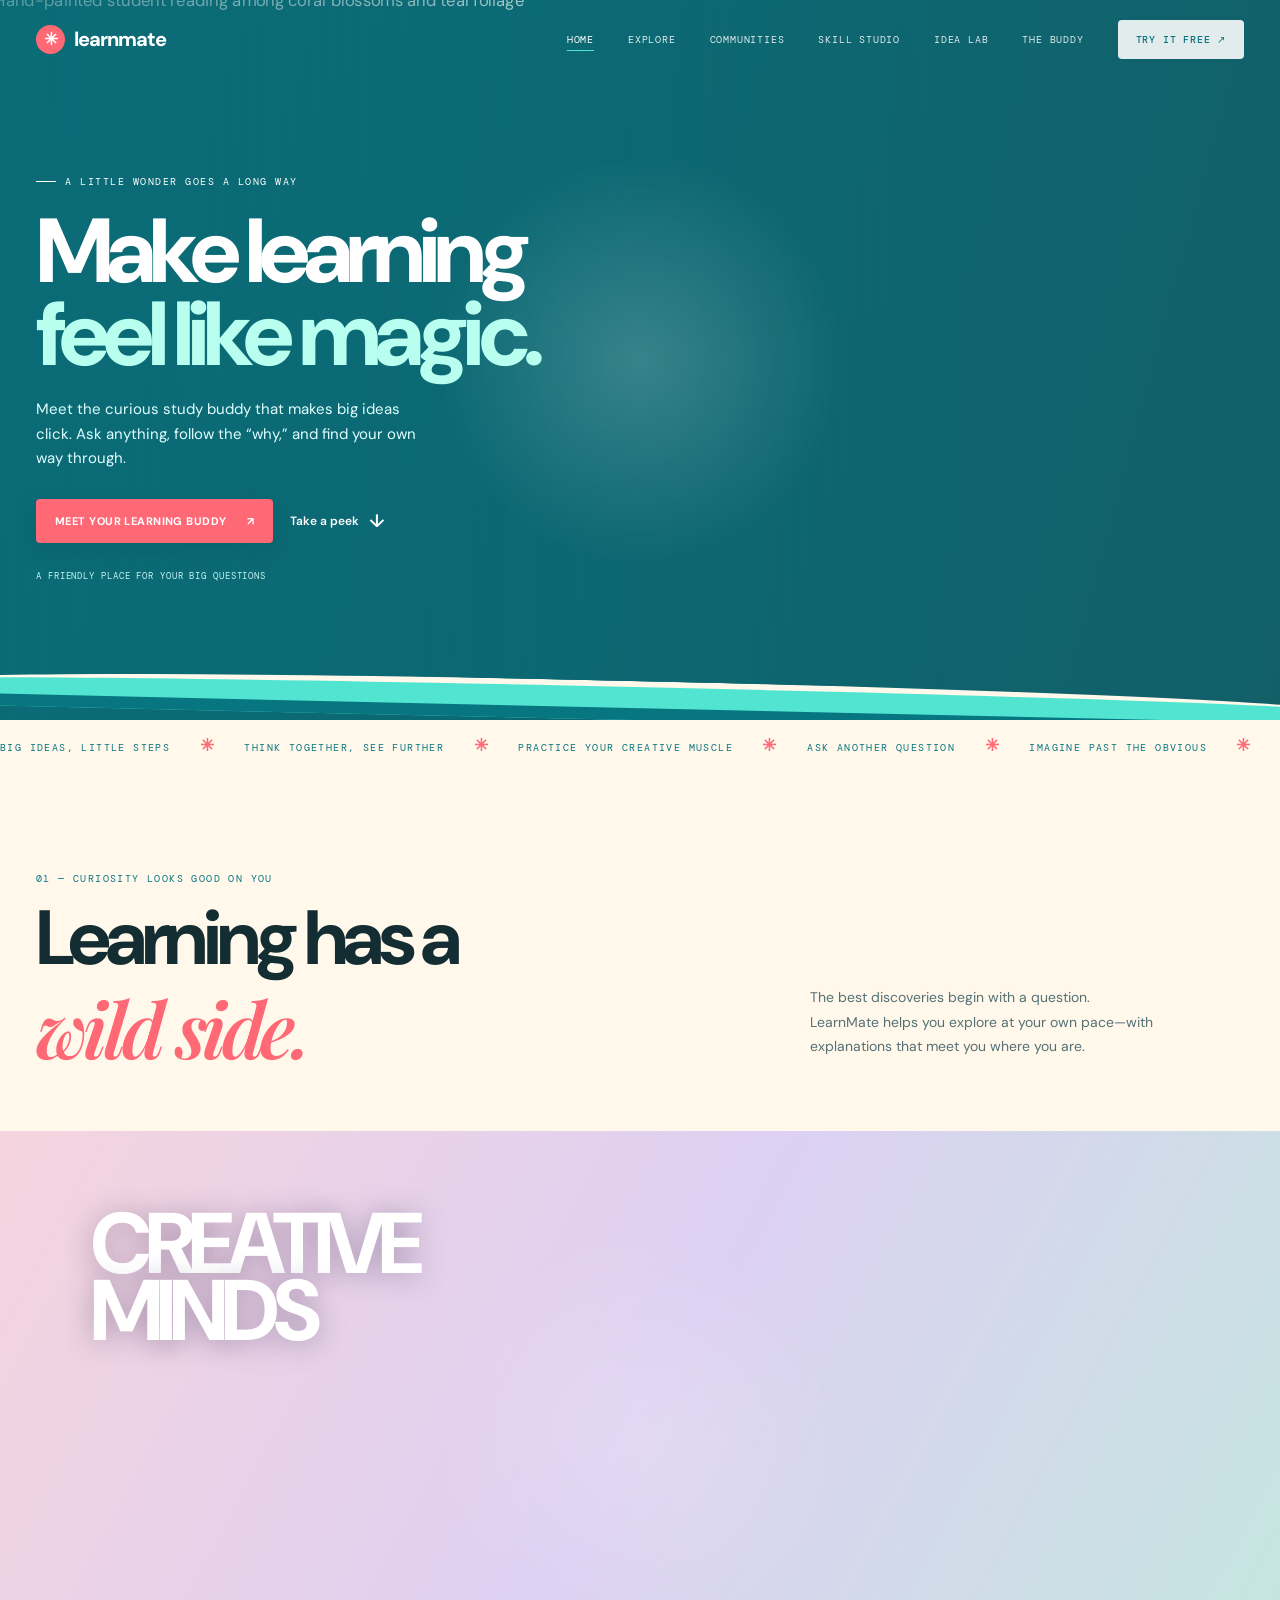
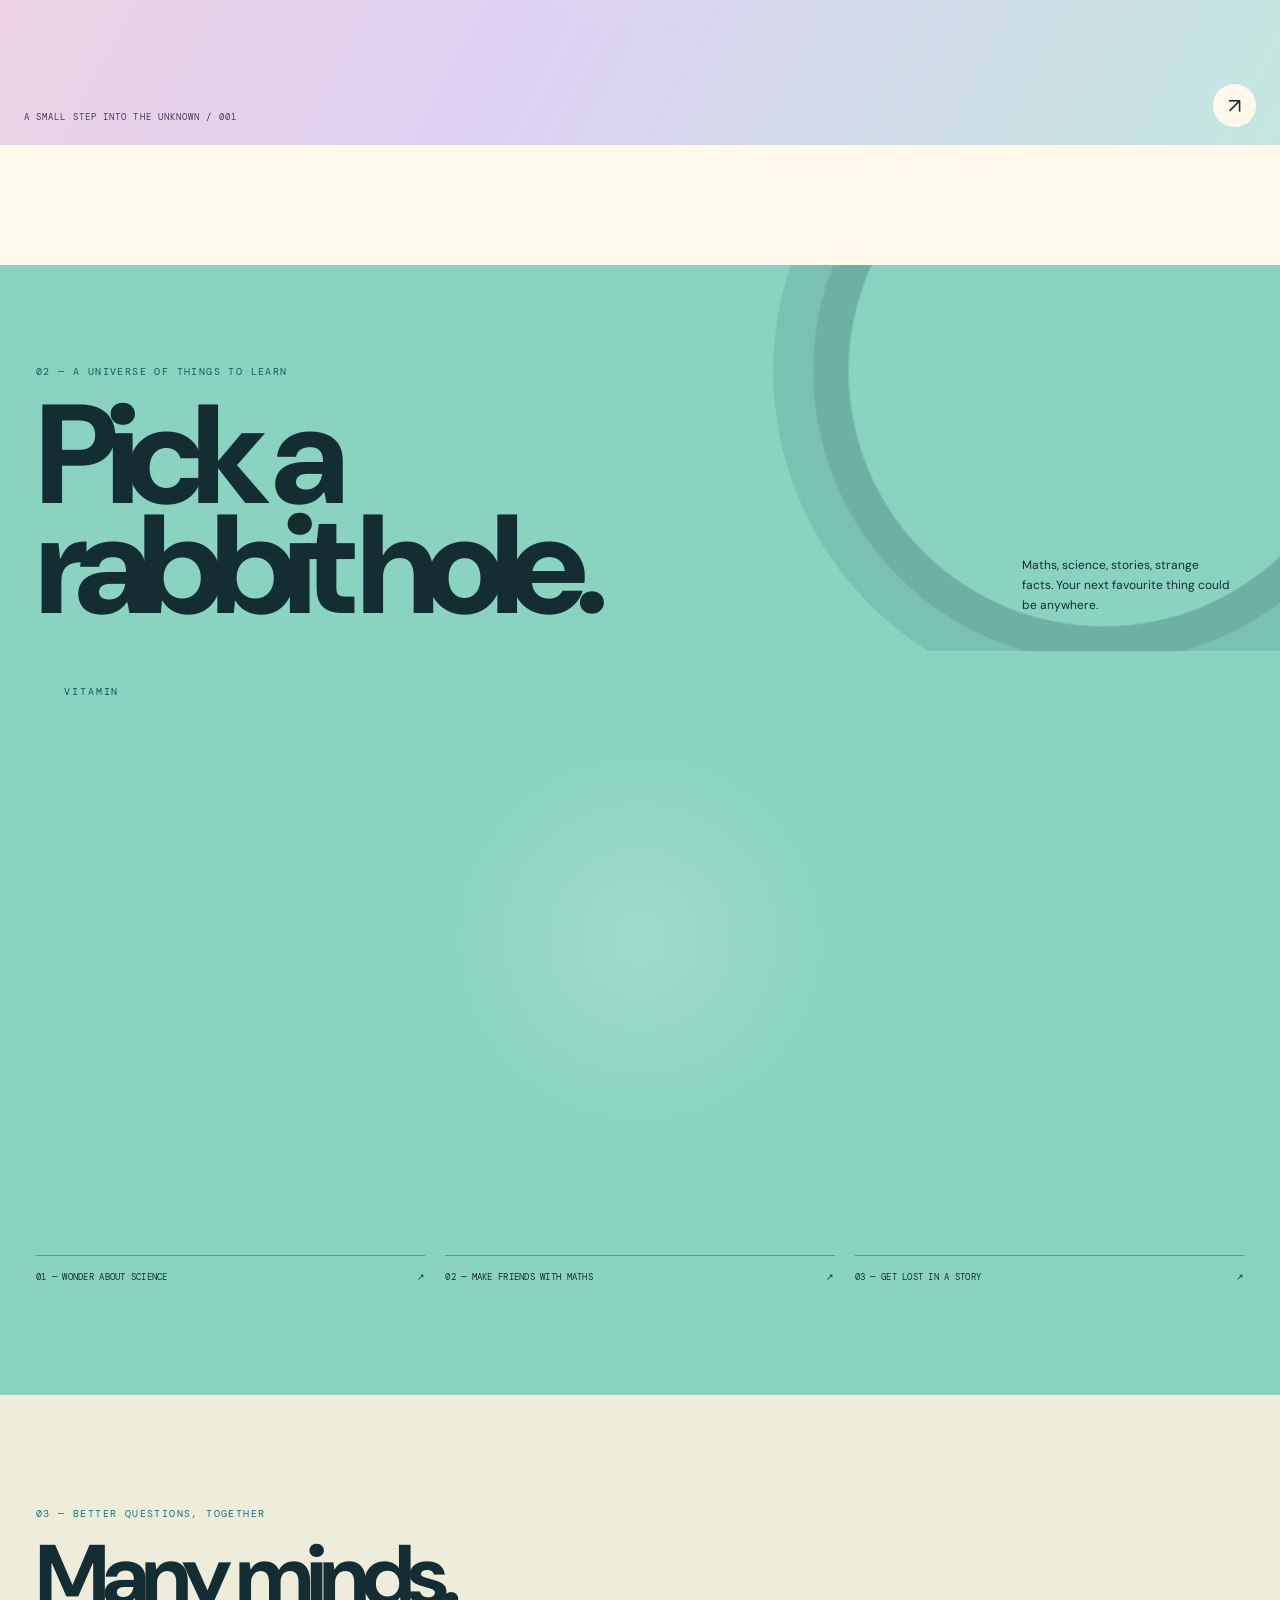
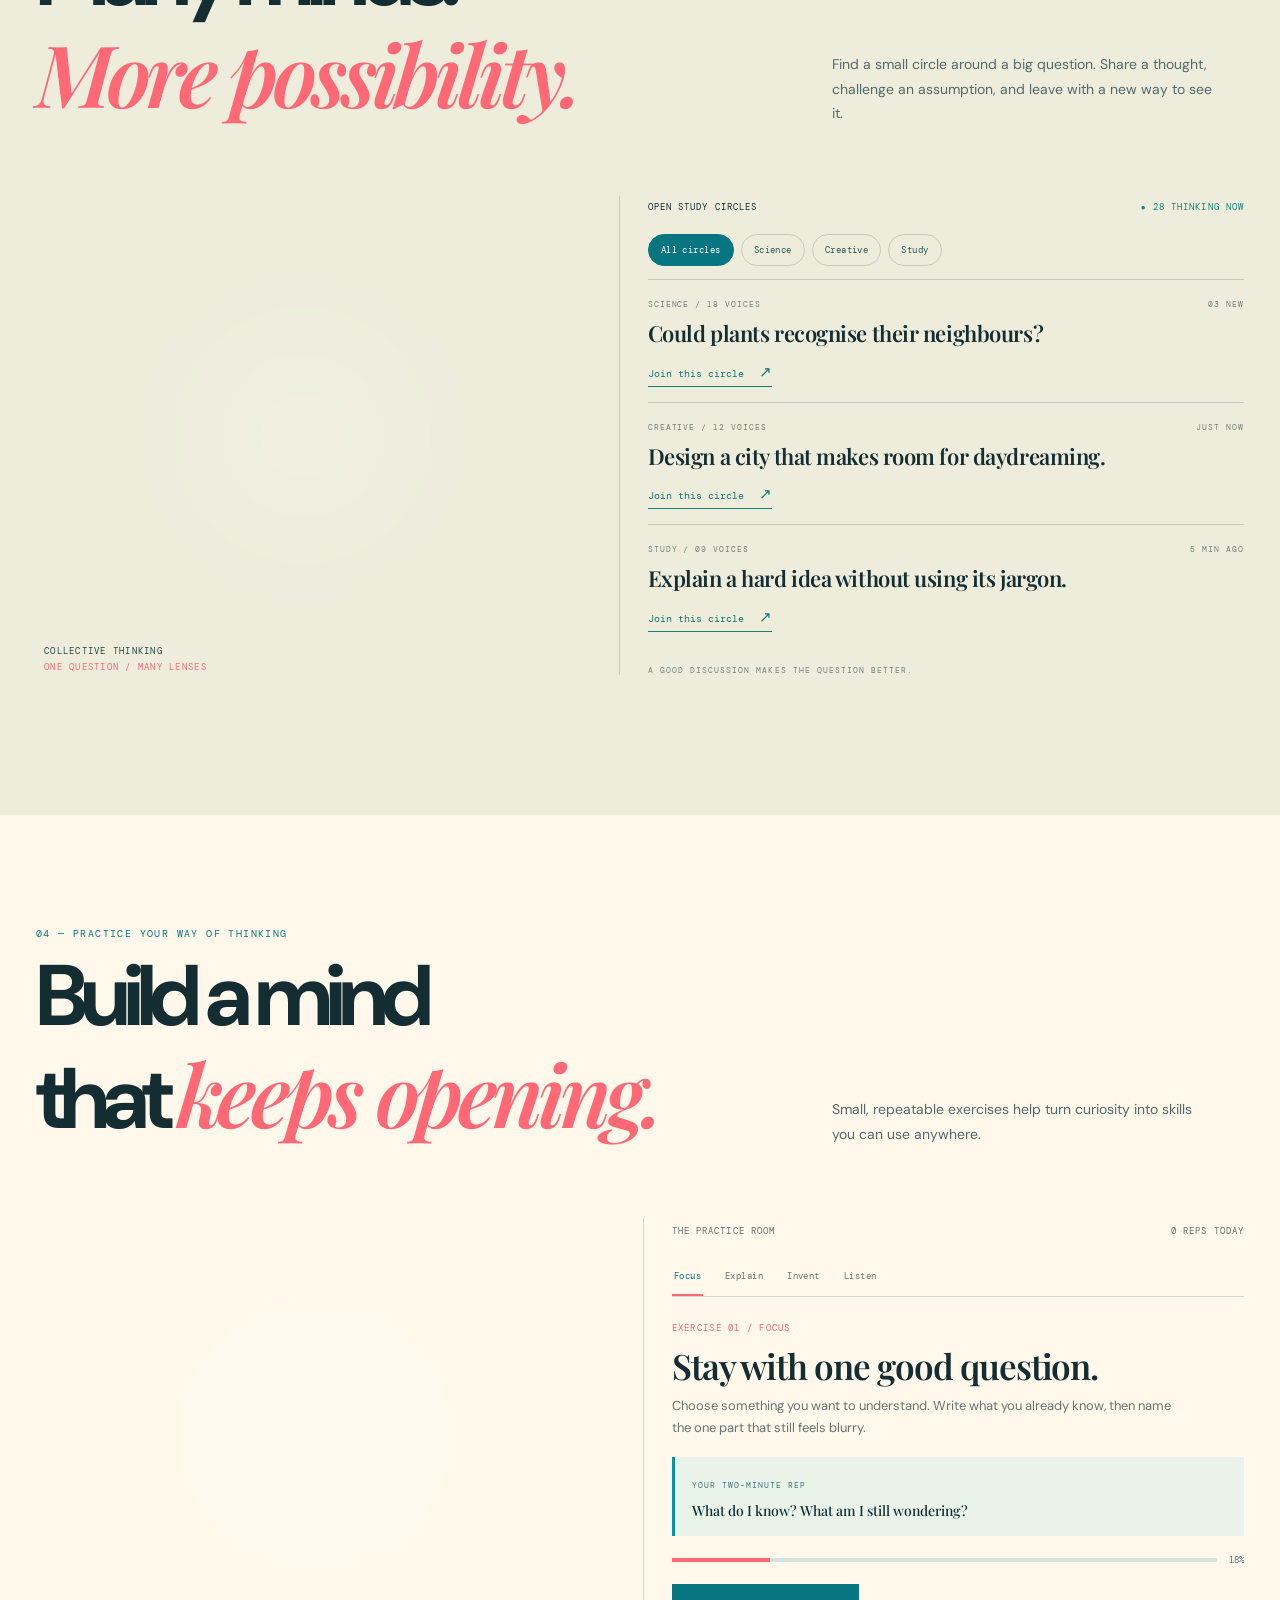
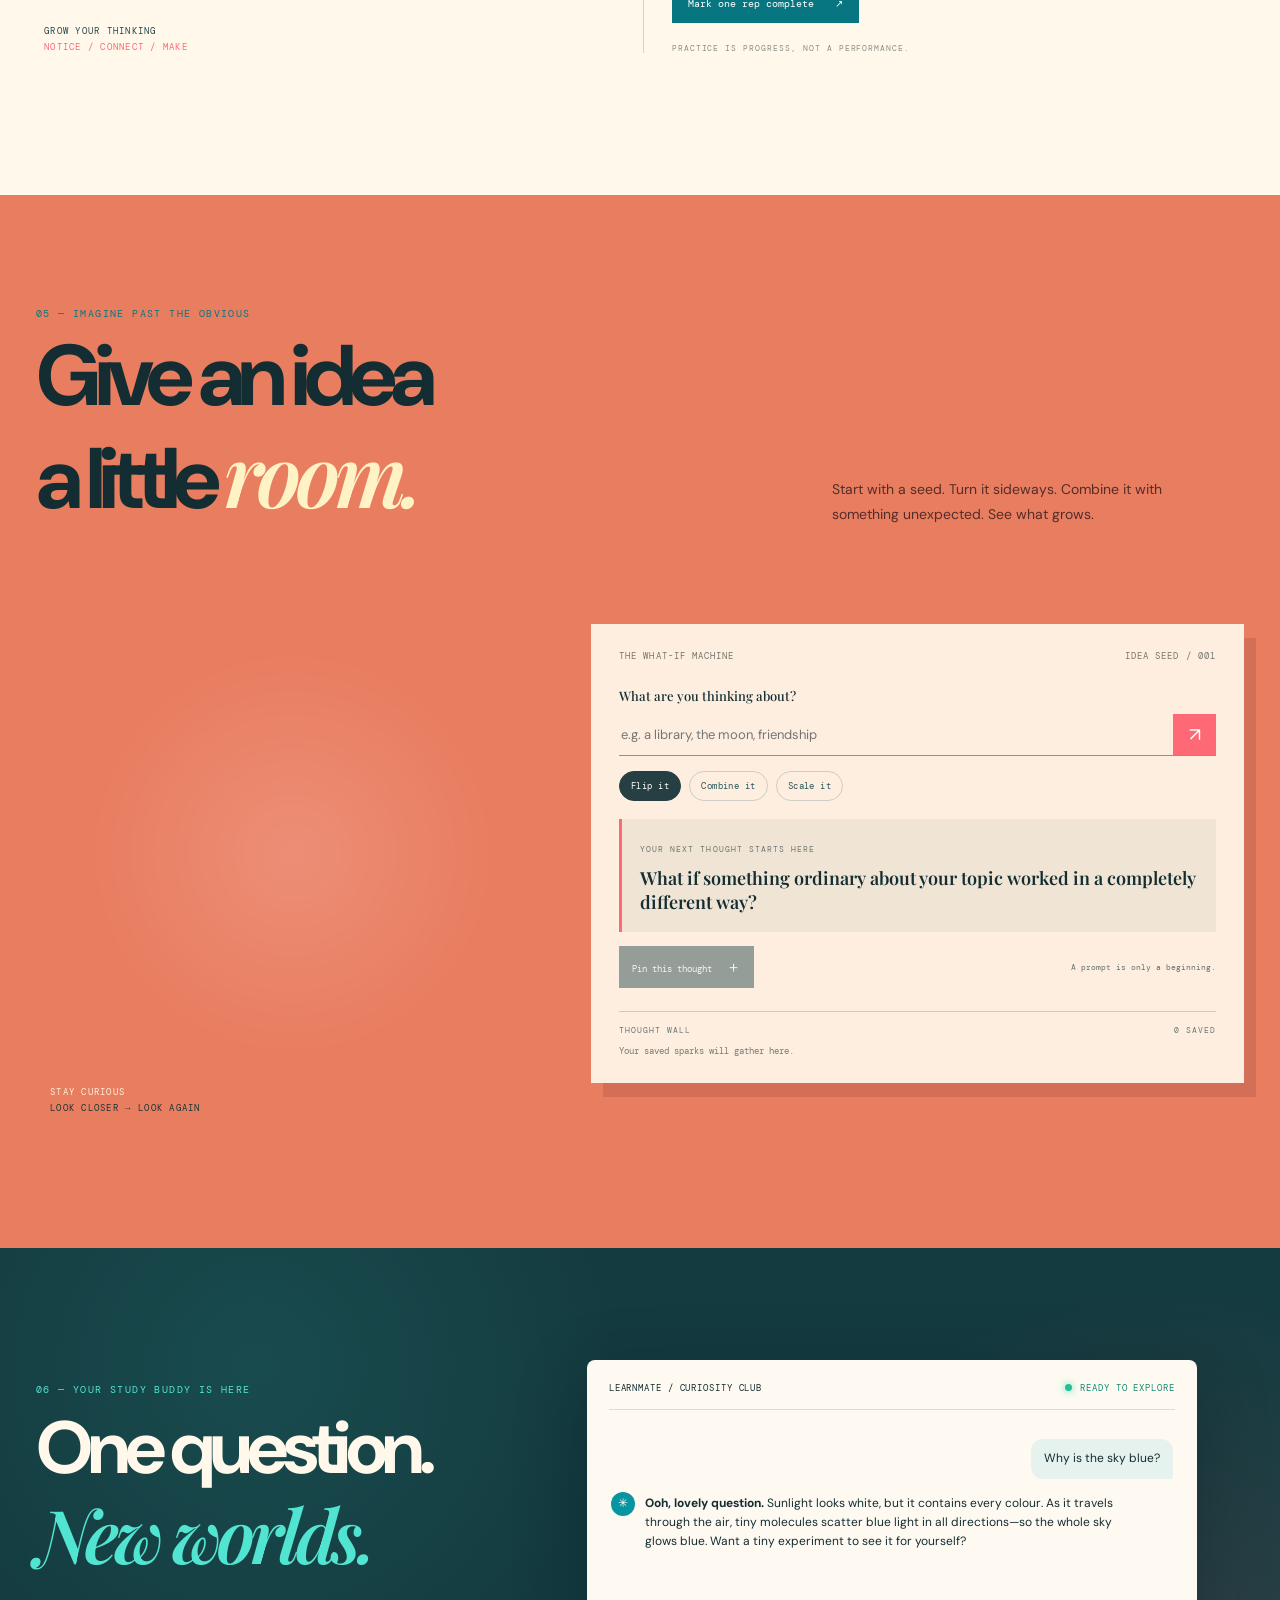
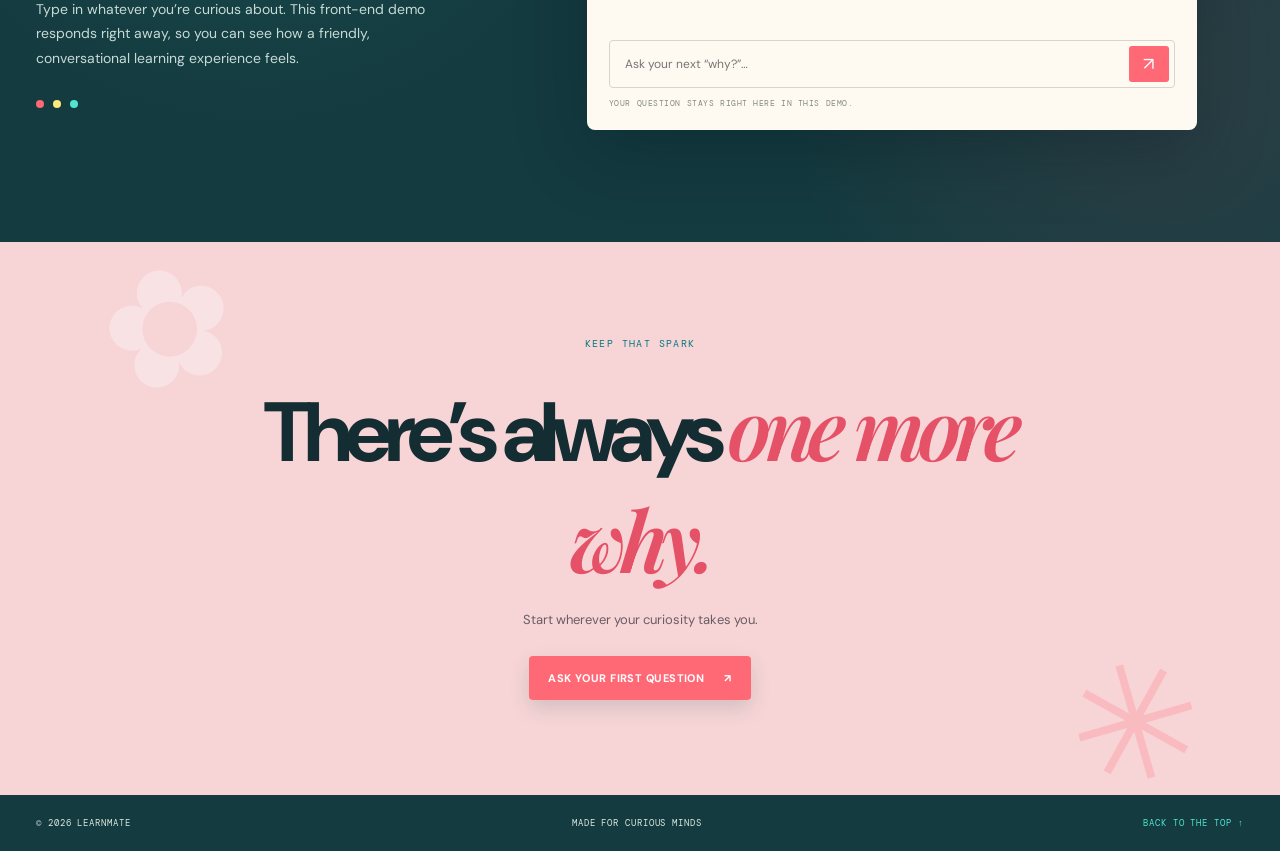
==== index.html @ 359eece2 "Add files via upload" ====
<!doctype html>
<html lang="en">
<head>
<meta charset="utf-8"><meta name="viewport" content="width=device-width,initial-scale=1"><meta name="theme-color" content="#0795a2">
<meta name="description" content="LearnMate brings curious minds together to explore, practise new skills, and imagine what comes next.">
<title>LearnMate — learn together, think further</title>
<link rel="preconnect" href="https://fonts.googleapis.com"><link rel="preconnect" href="https://fonts.gstatic.com" crossorigin><link href="https://fonts.googleapis.com/css2?family=DM+Mono:wght@400;500&family=DM+Sans:wght@400;500;600;700;800&family=Playfair+Display:ital,wght@0,600;0,700;1,600;1,700&display=swap" rel="stylesheet">
<style>
:root{--teal:#0795a2;--teal-dark:#087681;--aqua:#51e5d1;--coral:#ff6875;--cream:#fff8eb;--ink:#132d32;--lilac:#ddd0ff;--line:rgba(19,45,50,.16);--sans:'DM Sans',Arial,sans-serif;--serif:'Playfair Display',Georgia,serif;--mono:'DM Mono',monospace}*{box-sizing:border-box}html{scroll-behavior:smooth}body{margin:0;color:var(--ink);font-family:var(--sans);overflow-x:hidden}a{color:inherit;text-decoration:none}button,input{font:inherit}.wrap{width:min(1240px,calc(100% - 72px));margin-inline:auto}.topbar{height:78px;display:flex;align-items:center;justify-content:space-between;position:absolute;z-index:10;left:0;right:0;color:#fff}.brand{display:flex;align-items:center;gap:9px;font-size:20px;font-weight:800;letter-spacing:-1px}.brand-symbol{display:grid;place-items:center;width:29px;height:29px;background:var(--coral);border-radius:50%;color:#fff;font-size:17px}.nav{display:flex;align-items:center;gap:34px;font:10px var(--mono);letter-spacing:.08em;text-transform:uppercase}.nav a{opacity:.88;transition:opacity .2s}.nav a:hover{opacity:1}.nav .sign{border:1px solid #ffffffa3;border-radius:3px;padding:12px 17px}.nav .signup{background:#fff;color:var(--teal-dark);border-radius:4px;padding:13px 18px;font-weight:500}.menu-toggle{display:none;background:transparent;border:1px solid #ffffff88;color:white;padding:8px 10px}.hero{min-height:720px;background:var(--teal);color:#fff;position:relative;overflow:hidden}.hero:before{content:"";position:absolute;width:640px;height:640px;border:3px dashed #ffffff24;border-radius:50%;right:-30px;top:-190px;transform:rotate(-20deg)}.hero:after{content:"";position:absolute;width:830px;height:390px;border:3px dashed #ffffff25;border-radius:50%;left:30%;bottom:-260px;transform:rotate(-14deg)}.hero-inner{min-height:720px;display:grid;grid-template-columns:.93fr 1.07fr;align-items:center;position:relative;z-index:2;padding-top:65px}.hero-text{padding-bottom:28px;position:relative;z-index:3}.kicker{font:10px var(--mono);letter-spacing:.15em;text-transform:uppercase;display:flex;align-items:center;gap:9px}.kicker:before{content:"";width:20px;height:1px;background:currentColor}.hero h1{font-size:clamp(59px,7.1vw,97px);line-height:.92;letter-spacing:-.075em;margin:22px 0 20px;font-weight:800;max-width:600px}.hero h1 span{color:#b8fff0}.hero-copy{font-size:15px;line-height:1.65;max-width:380px;color:#e1ffff}.hero-actions{display:flex;align-items:center;gap:17px;margin-top:28px}.btn{display:inline-flex;align-items:center;gap:20px;border:0;border-radius:4px;padding:15px 19px;background:var(--coral);color:white;font-size:11px;font-weight:700;letter-spacing:.04em;text-transform:uppercase;cursor:pointer;box-shadow:0 8px 20px #003d4425;transition:transform .2s,box-shadow .2s}.btn:hover{transform:translateY(-3px);box-shadow:0 12px 24px #003d4433}.text-link{font-size:12px;font-weight:600}.text-link span{font-size:18px;vertical-align:-2px;margin-left:7px}.hero-note{font:9px var(--mono);letter-spacing:.1em;margin-top:27px;color:#c4f5f3}.hero-art{height:590px;position:relative;align-self:end}.art-glow{position:absolute;width:480px;height:470px;right:5%;top:13%;border-radius:50%;background:radial-gradient(ellipse,#4df0d688 0,transparent 70%)}.art-disc{position:absolute;width:420px;height:420px;border:1px solid #b0fff25c;border-radius:50%;right:11%;top:15%;box-shadow:0 0 0 26px #b0fff20c,0 0 0 27px #b0fff22b}.student{position:absolute;width:300px;height:436px;bottom:0;left:31%;z-index:2}.student .hair{position:absolute;width:204px;height:250px;left:49px;top:21px;background:#27292d;border-radius:49% 51% 43% 50%;transform:rotate(-7deg);box-shadow:inset 22px 10px #454044}.student .face{position:absolute;width:153px;height:185px;left:76px;top:45px;background:linear-gradient(120deg,#ffd8b5,#f6a98d);border-radius:47% 46% 50% 49%;transform:rotate(-5deg);z-index:1}.student .face:before{content:"";position:absolute;width:110px;height:24px;top:66px;left:18px;border-top:3px solid #422e37;border-radius:50%;box-shadow:0 10px 0 -7px #422e37}.student .face:after{content:"";position:absolute;left:46px;top:111px;width:45px;height:16px;border-bottom:3px solid #c55e67;border-radius:50%}.student .fringe{position:absolute;z-index:2;width:180px;height:95px;top:29px;left:57px;background:#29292d;border-radius:65% 35% 55% 24%;transform:rotate(12deg);clip-path:polygon(0 0,100% 0,87% 100%,71% 69%,62% 100%,48% 65%,38% 100%,25% 62%,15% 100%)}.student .body{position:absolute;width:252px;height:260px;left:26px;bottom:-44px;border-radius:45% 46% 0 0;background:linear-gradient(110deg,#54e3d0 0 67%,#1ec4bd 68%);transform:rotate(-5deg);z-index:1}.student .body:before{content:"";position:absolute;left:106px;top:8px;width:30px;height:185px;border-left:2px solid #d8fff0a6;transform:rotate(3deg)}.student .arm{position:absolute;z-index:3;left:11px;top:221px;width:198px;height:35px;background:#ffc5a4;border-radius:22px;transform:rotate(22deg)}.student .arm:after{content:"";position:absolute;right:-19px;top:-5px;width:32px;height:42px;border-radius:10px;background:#ffc5a4;transform:rotate(25deg)}.book{position:absolute;z-index:4;left:13px;top:180px;width:93px;height:135px;background:#fffdf5;border:3px solid #20383c;border-radius:6px 12px 9px 4px;transform:rotate(-17deg);box-shadow:7px 7px 0 #087681}.book:before{content:"✳";position:absolute;left:23px;top:30px;color:var(--coral);font-size:34px}.book:after{content:"";position:absolute;left:50%;top:0;height:100%;border-left:2px solid #b2e8df}.paper-plane{position:absolute;right:11%;top:21%;font-size:53px;color:#fff7e7;transform:rotate(-14deg);filter:drop-shadow(2px 4px 0 #087681)}.flower{position:absolute;color:#ff8d94;font-size:55px;text-shadow:2px 2px #173e41;animation:bob 5s ease-in-out infinite}.flower.f1{left:11%;top:24%;font-size:38px}.flower.f2{right:2%;top:44%;animation-delay:-2s}.flower.f3{left:17%;bottom:16%;font-size:48px;animation-delay:-3s}.spark{position:absolute;font-size:24px;color:#fff1cc}.spark.s1{top:22%;left:25%}.spark.s2{right:11%;bottom:18%}.orbit-line{position:absolute;height:90px;width:240px;border:1px solid #c4fff080;border-radius:50%;left:4%;top:57%;transform:rotate(15deg)}.hero-ribbon{height:39px;position:absolute;bottom:0;left:-4%;right:-3%;background:var(--aqua);border-top:6px solid #fff8eb;border-radius:50% 50% 0 0 / 35% 35% 0 0;z-index:4;transform:rotate(1.3deg)}.hero-ribbon:after{content:"";position:absolute;height:12px;left:0;right:0;bottom:0;background:#087681}.ticker{background:var(--cream);color:var(--teal-dark);height:49px;overflow:hidden;display:flex;align-items:center}.ticker-track{white-space:nowrap;font:10px var(--mono);letter-spacing:.14em;animation:marquee 28s linear infinite}.ticker b{color:var(--coral);font-size:17px;margin:0 22px}.intro{background:var(--cream);padding:103px 0 120px}.intro-head{display:grid;grid-template-columns:1fr .6fr;align-items:end;gap:50px;margin-bottom:53px}.section-kicker{font:10px var(--mono);letter-spacing:.14em;text-transform:uppercase;color:var(--teal-dark)}.intro h2,.buddy-heading{font-size:clamp(48px,6vw,77px);letter-spacing:-.07em;line-height:.96;margin:17px 0 0}.intro h2 em{font:italic 600 1em var(--serif);color:var(--coral);letter-spacing:-.06em}.intro-blurb{max-width:350px;font-size:14px;line-height:1.75;color:#567176;padding-bottom:5px}.study-showcase{min-height:400px;background:linear-gradient(115deg,#f3d0dc,#e6d6ff 48%,#c9efeb);border-radius:6px;position:relative;overflow:hidden;display:flex;align-items:center;justify-content:center}.study-showcase:before,.study-showcase:after{content:"";position:absolute;border:1px solid #ffffffa1;border-radius:50%;width:570px;height:570px;top:-90px;left:50%;transform:translateX(-50%)}.study-showcase:after{width:680px;height:680px;top:-144px}.astro{position:relative;width:210px;height:282px;z-index:2;filter:drop-shadow(15px 19px 14px #41356431);transform:rotate(-4deg)}.astro-helmet{position:absolute;width:187px;height:150px;left:11px;top:0;border-radius:48% 48% 44% 44%;background:linear-gradient(135deg,#fffdf1 0 19%,#f4eee6 20% 65%,#cabdc3);box-shadow:inset 0 0 0 7px #fbfaf3}.astro-glass{position:absolute;width:136px;height:99px;left:36px;top:25px;border-radius:50%;background:linear-gradient(125deg,#7be3db,#526c98 50%,#302d58);border:6px solid #fdf8ec;overflow:hidden}.astro-glass:after{content:"";position:absolute;width:170px;height:50px;background:#f8c6d4;transform:rotate(-32deg);top:21px;left:-17px;opacity:.65}.astro-body{position:absolute;width:184px;height:160px;bottom:0;left:24px;border-radius:48% 48% 20% 20%;background:linear-gradient(100deg,#f7f0e7,#d7c8ce);border:6px solid #fffaf0}.astro-body:before{content:"✳";position:absolute;right:24px;top:62px;color:var(--coral);font-size:28px}.flower-float{position:absolute;z-index:3;font-size:48px;color:#fff7ec;text-shadow:0 2px 6px #9b76ad;animation:bob 4s ease-in-out infinite}.flower-float.a{top:22%;left:25%}.flower-float.b{right:22%;top:29%;animation-delay:-2s}.flower-float.c{left:30%;bottom:14%;font-size:35px;animation-delay:-1s}.showcase-title{position:absolute;z-index:1;top:43%;left:50%;transform:translate(-50%,-50%);white-space:nowrap;font-size:clamp(48px,9vw,112px);line-height:.8;font-weight:800;letter-spacing:-.08em;color:#fff9;text-align:center}.showcase-label{position:absolute;left:24px;bottom:22px;font:9px var(--mono);letter-spacing:.12em;color:#413963;text-transform:uppercase}.showcase-link{position:absolute;right:24px;bottom:18px;width:43px;height:43px;border-radius:50%;background:var(--cream);display:grid;place-items:center;font-size:21px;z-index:4;transition:transform .2s}.showcase-link:hover{transform:rotate(45deg)}.subjects{background:#ffe97b;padding:100px 0 112px;position:relative;overflow:hidden}.subjects:before{content:"";position:absolute;width:510px;height:510px;border:1px solid #18393d20;border-radius:50%;right:-80px;top:-150px;box-shadow:0 0 0 34px #18393d08,0 0 0 35px #18393d17,0 0 0 74px #18393d08,0 0 0 75px #18393d17}.subject-head{display:flex;justify-content:space-between;align-items:end;position:relative;z-index:1;margin-bottom:30px}.subjects h2{font-size:clamp(64px,11vw,152px);line-height:.78;letter-spacing:-.095em;margin:23px 0 0;font-weight:800}.subjects h2 span{display:block}.subject-head p{max-width:210px;font-size:12px;line-height:1.7;margin:0 1% 5px}.lemon-stage{height:250px;position:relative;display:flex;justify-content:center;align-items:center}.lemon-word{position:absolute;font-size:clamp(75px,17vw,220px);font-weight:800;line-height:.8;letter-spacing:-.09em;color:#fff9}.lemon{position:relative;z-index:2;width:270px;height:148px;background:radial-gradient(ellipse at 40% 28%,#ffff87 0,#f6e72b 37%,#d4bf13 100%);border-radius:52% 48% 50% 50% / 64% 64% 36% 36%;transform:rotate(-12deg);box-shadow:inset -16px -13px 20px #a79e1760,12px 24px 18px #59602228;animation:lemonFloat 6s ease-in-out infinite}.lemon:before,.lemon:after{content:"";position:absolute;width:31px;height:39px;background:#eedc2b;top:56px;border-radius:60% 40% 50% 50%}.lemon:before{left:-17px;transform:rotate(-34deg)}.lemon:after{right:-17px;transform:rotate(35deg)}.lemon-cut{position:absolute;z-index:3;width:114px;height:114px;left:calc(50% - 147px);top:77px;border-radius:50%;background:repeating-conic-gradient(#fff9d0 0deg 9deg,#f8e98b 10deg 13deg);border:7px solid #fff8bf;box-shadow:inset 0 0 0 5px #f7dd47;transform:rotate(-24deg)}.lemon-cut:after{content:"";position:absolute;width:15px;height:15px;background:#fff7b5;border-radius:50%;left:42px;top:42px}.subjects-grid{display:grid;grid-template-columns:repeat(3,1fr);gap:20px;margin-top:28px;position:relative;z-index:2}.subject-item{border-top:1px solid #263c3b66;padding:15px 0 0;display:flex;justify-content:space-between;font:9px var(--mono);letter-spacing:.03em;text-transform:uppercase}.subject-item b{font-weight:400}.buddy{background:#143b40;color:#fff8eb;padding:112px 0;position:relative;overflow:hidden}.buddy:before{content:"";position:absolute;inset:0;background:radial-gradient(circle at 20% 20%,#41d7c51b,transparent 32%),radial-gradient(circle at 91% 70%,#ff68751d,transparent 31%)}.buddy-grid{display:grid;grid-template-columns:.85fr 1.15fr;gap:65px;align-items:center;position:relative}.buddy-heading{font-size:clamp(47px,6vw,74px)}.buddy-heading em{font:italic 600 1em var(--serif);color:var(--aqua)}.buddy-copy{font-size:14px;line-height:1.75;color:#c8dad5;max-width:390px}.buddy-art{display:flex;gap:9px;margin-top:30px}.buddy-art span{width:8px;height:8px;background:var(--coral);border-radius:50%}.buddy-art span:nth-child(2){background:#ffe97b}.buddy-art span:nth-child(3){background:var(--aqua)}.chat-card{background:#fffaf1;color:var(--ink);border-radius:8px;padding:22px;box-shadow:0 20px 70px #03191d55;max-width:610px}.chat-head{display:flex;justify-content:space-between;align-items:center;border-bottom:1px solid #dedbd1;padding-bottom:15px;font:9px var(--mono);letter-spacing:.1em;text-transform:uppercase}.chat-status{color:#148975}.chat-status:before{content:"";display:inline-block;background:#24bd97;width:7px;height:7px;border-radius:50%;margin-right:8px;box-shadow:0 0 8px #37d6ac}.chat-window{height:230px;overflow-y:auto;padding:16px 2px 6px;scrollbar-width:thin}.msg{display:flex;gap:10px;align-items:flex-start;margin:11px 0;font-size:12px;line-height:1.6}.msg p{margin:2px 0;max-width:88%}.msg strong{font-weight:700}.msg.user{justify-content:flex-end}.msg.user p{background:#e6f2ed;padding:10px 13px;border-radius:12px 12px 2px 12px}.msg.bot .bubble-icon{background:var(--teal);color:white}.bubble-icon{flex:0 0 24px;width:24px;height:24px;border-radius:50%;display:grid;place-items:center;background:#ffddd9;font-size:12px}.chat-compose{display:flex;gap:8px;border:1px solid #d5d5cd;border-radius:4px;padding:5px}.chat-compose input{min-width:0;flex:1;border:0;background:transparent;padding:10px;font-size:12px;outline:none;color:var(--ink)}.chat-compose button{border:0;border-radius:3px;background:var(--coral);color:white;width:40px;font-size:18px;cursor:pointer}.chat-hint{font:8px var(--mono);color:#858a82;letter-spacing:.07em;margin-top:10px}.closing{background:#f7d5d6;padding:95px 0;text-align:center;position:relative;overflow:hidden}.closing:before,.closing:after{content:"✿";position:absolute;font-size:160px;color:#ffffff50;top:-18px;left:8%;transform:rotate(-16deg)}.closing:after{content:"✳";left:auto;right:6%;top:auto;bottom:-35px;color:#ff879355}.closing h2{font-size:clamp(45px,7vw,84px);line-height:.95;letter-spacing:-.08em;margin:20px auto 17px;max-width:850px}.closing h2 em{font:italic 600 1em var(--serif);color:#e55167}.closing p{font-size:13px;color:#695c64}.closing .btn{margin-top:15px}.footer{background:#143b40;color:#dce8df;padding:22px 0;font:9px var(--mono);letter-spacing:.1em;text-transform:uppercase}.footer-inner{display:flex;justify-content:space-between;gap:20px}.footer a{color:var(--aqua)}.reveal{opacity:0;transform:translateY(18px);transition:opacity .7s,transform .7s}.reveal.visible{opacity:1;transform:none}@keyframes bob{0%,100%{translate:0 0}50%{translate:0 -10px}}@keyframes marquee{to{transform:translateX(-50%)}}@keyframes lemonFloat{0%,100%{translate:0 0;rotate:-12deg}50%{translate:0 -9px;rotate:-8deg}}@media(max-width:850px){.wrap{width:min(100% - 44px,680px)}.hero-inner{grid-template-columns:1fr;min-height:980px;align-content:start;padding-top:147px}.hero{min-height:980px}.hero-text{padding-bottom:0}.hero h1{max-width:650px;font-size:clamp(64px,11vw,95px)}.hero-art{height:480px;width:min(100%,570px);margin:-2px auto 0;align-self:auto}.student{left:31%;transform:scale(.88);transform-origin:bottom center}.art-disc{width:340px;height:340px;right:14%;top:18%}.intro-head{grid-template-columns:1fr;gap:21px}.intro-blurb{max-width:460px}.buddy-grid{grid-template-columns:1fr;gap:38px}.buddy-copy{max-width:540px}.chat-card{max-width:none}.subjects h2{font-size:clamp(68px,13vw,115px)}}@media(max-width:560px){.wrap{width:calc(100% - 36px)}.topbar{height:67px}.brand{font-size:18px}.nav{gap:10px}.nav a:not(.signup){display:none}.nav .signup{padding:11px 13px;font-size:9px}.menu-toggle{display:block}.hero,.hero-inner{min-height:870px}.hero-inner{padding-top:126px}.hero h1{font-size:clamp(59px,13vw,76px);max-width:430px}.hero-copy{font-size:13px;max-width:330px}.hero-actions{gap:14px}.btn{padding:14px 15px;font-size:10px;gap:13px}.hero-art{height:390px;width:calc(100% + 18px);margin-left:-9px}.student{transform:scale(.71);transform-origin:bottom center;left:27%}.art-disc{width:270px;height:270px;right:13%;top:20%}.art-glow{width:340px;height:330px;right:-2%;top:15%}.paper-plane{right:3%;top:13%;font-size:40px}.flower.f1{left:4%;top:20%}.flower.f2{right:0;top:43%}.flower.f3{left:5%;bottom:20%}.intro{padding:76px 0 86px}.intro h2{font-size:54px}.intro-head{margin-bottom:33px}.study-showcase{min-height:310px}.astro{transform:scale(.78) rotate(-4deg)}.showcase-title{font-size:clamp(46px,12vw,67px)}.flower-float.a{left:9%}.flower-float.b{right:7%}.subjects{padding:78px 0 82px}.subject-head{display:block}.subjects h2{font-size:clamp(62px,16vw,89px)}.subject-head p{margin-top:19px;max-width:300px}.lemon-stage{height:200px;margin-top:10px}.lemon{width:205px;height:115px}.lemon-cut{width:88px;height:88px;left:calc(50% - 112px);top:70px}.lemon-cut:after{left:30px;top:30px}.buddy{padding:78px 0}.buddy-heading{font-size:52px}.chat-card{padding:16px 13px}.chat-window{height:220px}.closing{padding:76px 0}.closing:before{left:-55px;font-size:110px}.closing:after{right:-50px;font-size:110px}.footer-inner{flex-wrap:wrap}.footer-inner span:nth-child(2){display:none}}@media(prefers-reduced-motion:reduce){*,*::before,*::after{animation-duration:.01ms!important;animation-iteration-count:1!important;scroll-behavior:auto!important;transition-duration:.01ms!important}.reveal{opacity:1;transform:none}}
</style>
<style>
/* Replace the rough CSS stand-ins with bespoke, textured editorial artwork. */
.hero{background:linear-gradient(105deg,#0b737d 0%,#0d6872 50%,#125f68 100%)}.hero:before,.hero:after{display:none}.hero-art{height:610px;display:flex;align-items:flex-end;justify-content:center;overflow:visible;isolation:isolate}.hero-illustration{width:100%;height:100%;object-fit:contain;object-position:70% center;filter:drop-shadow(0 18px 12px #06474a2b);mask-image:linear-gradient(90deg,transparent 0,#000 10%,#000 89%,transparent 100%)}
.study-showcase{background:linear-gradient(118deg,#f5d4de,#ddd0f2 49%,#c3e7df)}.study-showcase:before,.study-showcase:after{display:none}.astronaut-art{position:absolute;inset:0;width:100%;height:100%;object-fit:cover;z-index:2;pointer-events:none}.showcase-title{z-index:1;color:#fff9}
.lemon-illustration{position:relative;z-index:2;width:min(90%,900px);height:290px;object-fit:contain;filter:drop-shadow(0 16px 13px #56611d25)}
.hero-art{position:absolute;inset:0;z-index:1;width:100%;height:auto;background:transparent;border-radius:0;overflow:hidden;align-self:auto}.hero-art:after{content:"";position:absolute;inset:0;z-index:2;pointer-events:none;background:linear-gradient(90deg,#0b6873aa 0%,#0b687378 34%,#0b68731c 58%,transparent 75%)}.hero-illustration{position:relative;z-index:1;width:100%;height:100%;object-fit:cover;object-position:center;filter:none;mask-image:none}.hero-art .motion-light{z-index:3}
.study-showcase{width:100vw;margin-left:calc(50% - 50vw);border-radius:0;min-height:clamp(370px,48vw,650px)}.showcase-title{z-index:3;left:7%;top:13%;transform:none;text-align:left;font-size:clamp(43px,6.8vw,86px);color:#fff;text-shadow:0 3px 28px #4f426a6b;line-height:.78}.showcase-label{z-index:3}.astronaut-art{object-position:center 44%}
.subjects{background:#8ad3c1}.subjects:before{border-color:#123e4220;box-shadow:0 0 0 34px #123e4208,0 0 0 35px #123e4217,0 0 0 74px #123e4208,0 0 0 75px #123e4217}.subjects .section-kicker{color:#145a5c}.lemon-stage{width:100vw;margin-left:calc(50% - 50vw);height:clamp(370px,45vw,620px);overflow:hidden;background:#8ad3c1}.lemon-word{z-index:4;left:5%;top:6%;transform:none;font:10px var(--mono);letter-spacing:.19em;color:#15565a;text-align:left;pointer-events:none}.lemon-illustration{position:absolute;inset:0;width:100%;height:100%;object-fit:contain;filter:none;transform:translate3d(var(--move-x,0px),calc(var(--move-y,0px) + var(--scroll-y,0px)),0) rotate(var(--tilt,0deg)) scale(1.035)}
.hero-illustration.fallback{object-fit:contain;object-position:right center}
.motion-art{will-change:transform;transition:transform .18s cubic-bezier(.2,.7,.2,1);translate:0 0;animation:art-float 9s ease-in-out infinite}.astronaut-art.motion-art{transform:translate3d(var(--move-x,0px),calc(var(--move-y,0px) + var(--scroll-y,0px)),0) rotate(var(--tilt,0deg)) scale(1.055)}.hero-illustration.motion-art{transform:translate3d(var(--move-x,0px),calc(var(--move-y,0px) + var(--scroll-y,0px)),0) rotate(var(--tilt,0deg)) scale(1.035)}
.hero-illustration{position:relative;z-index:1}.motion-light{position:absolute;inset:0;z-index:2;pointer-events:none;opacity:.38;background:radial-gradient(280px circle at var(--cursor-x,50%) var(--cursor-y,50%),#fff7,transparent 72%);mix-blend-mode:screen;transition:opacity .35s}.study-showcase .astronaut-art{z-index:1}.study-showcase .motion-light{z-index:2}.lemon-stage .motion-light{z-index:3}.lemon-stage .lemon-word{z-index:4}
.nav a[aria-current="page"]{color:#fff;opacity:1;text-decoration:underline;text-decoration-color:var(--aqua);text-underline-offset:7px}
.community{background:#eeeddc;padding:112px 0 122px;position:relative;overflow:hidden}.community-heading,.skill-heading,.idea-heading{display:grid;grid-template-columns:1fr .55fr;gap:48px;align-items:end;margin-bottom:48px}.community-heading h2,.skill-heading h2,.idea-heading h2{font-size:clamp(48px,6.8vw,86px);line-height:.91;letter-spacing:-.08em;margin:17px 0 0}.community-heading h2 em,.skill-heading h2 em,.idea-heading h2 em{font:italic 600 1em var(--serif);color:var(--coral);letter-spacing:-.06em}.community-heading>p,.skill-heading>p,.idea-heading>p{font-size:14px;line-height:1.75;color:#526a6b;max-width:380px;margin:0 0 4px}.community-layout{display:grid;grid-template-columns:.92fr 1.08fr;gap:50px;align-items:center}.community-art,.skill-art,.idea-art{position:relative;isolation:isolate;overflow:hidden}.community-art{height:515px}.community-image{position:absolute;inset:0;width:100%;height:100%;object-fit:contain;mix-blend-mode:multiply;filter:saturate(.84);mask-image:radial-gradient(ellipse at 50% 49%,#000 47%,#000b 65%,transparent 91%)}.community-image.motion-art,.skill-image.motion-art,.idea-image.motion-art{transform:translate3d(var(--move-x,0px),calc(var(--move-y,0px) + var(--scroll-y,0px)),0) rotate(var(--tilt,0deg)) scale(1.035)}.community-art .motion-light,.skill-art .motion-light,.idea-art .motion-light{z-index:2;opacity:.3}.art-note,.idea-art-caption{position:absolute;z-index:3;left:8px;bottom:18px;font:9px var(--mono);letter-spacing:.14em;line-height:1.8;color:#24484a}.art-note b,.idea-art-caption b{font-weight:400;color:var(--coral)}.community-board{padding:5px 0 0 28px;border-left:1px solid #213e3e35}.board-head,.skill-topline,.workbench-head{display:flex;justify-content:space-between;gap:15px;font:9px var(--mono);letter-spacing:.12em;text-transform:uppercase}.online-mark{color:#11857a}.online-mark:first-letter{font-size:8px}.community-filters,.skill-tabs{display:flex;align-items:center;gap:7px;flex-wrap:wrap;margin:21px 0 13px}.filter-btn,.skill-tab,.idea-mode{border:1px solid #52747645;background:transparent;color:#29575a;padding:9px 12px;border-radius:99px;font:9px var(--mono);letter-spacing:.05em;cursor:pointer;transition:background .2s,color .2s,border .2s}.filter-btn.is-active,.skill-tab.is-active,.idea-mode.is-active{background:var(--teal-dark);color:#fff;border-color:var(--teal-dark)}.thread-row{padding:19px 0 15px;border-top:1px solid #34565838}.thread-row[hidden]{display:none}.thread-meta{display:flex;justify-content:space-between;gap:14px;color:#75817a;font:8px var(--mono);letter-spacing:.12em}.thread-row h3{font:600 clamp(17px,2vw,22px)/1.25 var(--serif);letter-spacing:-.02em;margin:11px 0 13px;max-width:490px}.join-button{border:0;border-bottom:1px solid #198078;background:transparent;color:#11776f;padding:0 0 4px;font:10px var(--mono);cursor:pointer}.join-button span{margin-left:9px;font-size:15px}.join-button[aria-pressed="true"]{color:#e65761;border-color:#e65761}.board-foot{font:8px var(--mono);letter-spacing:.13em;color:#77827b;margin:18px 0 0}.skill-studio{background:var(--cream);padding:112px 0 122px;position:relative;overflow:hidden}.skill-layout{display:grid;grid-template-columns:1fr 1.08fr;gap:50px;align-items:center}.skill-art{height:475px}.skill-image{position:absolute;inset:0;width:100%;height:100%;object-fit:contain;mix-blend-mode:multiply;mask-image:radial-gradient(ellipse at center,#000 55%,transparent 92%)}.skill-console{padding:7px 0 0 28px;border-left:1px solid #24494a35}.skill-topline{color:#617170}.skill-tabs{border-bottom:1px solid #325c5b36;margin:20px 0 0;gap:20px}.skill-tab{border:0;border-radius:0;background:none;padding:13px 2px 12px;color:#647574;border-bottom:2px solid transparent}.skill-tab.is-active{background:none;color:var(--teal-dark);border-color:var(--coral)}.skill-index{font:9px var(--mono);letter-spacing:.14em;color:var(--coral);margin-top:25px}.skill-content h3{font:600 clamp(23px,3vw,35px)/1.16 var(--serif);margin:12px 0 8px;letter-spacing:-.03em}.skill-content>p{font-size:13px;line-height:1.7;color:#647574;max-width:500px;margin:0 0 18px}.exercise-prompt{padding:15px 17px;background:#e9f3ea;border-left:3px solid var(--teal);margin:17px 0}.exercise-prompt span{font:8px var(--mono);letter-spacing:.13em;color:#427579}.exercise-prompt p{font:500 14px/1.55 var(--serif);margin:7px 0 0}.progress-line{display:flex;align-items:center;gap:12px;font:9px var(--mono);color:#527372;margin:18px 0}.progress-track{height:4px;background:#d5e3d9;flex:1}.progress-track span{display:block;height:100%;background:var(--coral);transition:width .45s}.practice-button{border:0;background:var(--teal-dark);color:#fff;padding:13px 16px;font:10px var(--mono);cursor:pointer;transition:transform .2s}.practice-button:hover{transform:translateY(-2px)}.practice-button span{margin-left:15px}.skill-foot{font:8px var(--mono);letter-spacing:.12em;color:#8b9188;margin-top:20px}.idea-lab{background:#e97d60;padding:112px 0 120px;position:relative;overflow:hidden}.idea-heading h2 em{color:#fff2c5}.idea-heading>p{color:#542d2a}.idea-layout{display:grid;grid-template-columns:.88fr 1.12fr;gap:42px;align-items:center}.idea-art{height:550px}.idea-image{position:absolute;inset:0;width:100%;height:100%;object-fit:contain;mix-blend-mode:multiply;filter:saturate(.95);mask-image:radial-gradient(ellipse at 50% 48%,#000 54%,#000c 69%,transparent 94%)}.idea-art-caption{color:#fff1d8;left:14px;bottom:12px}.idea-art-caption b{color:#183638}.idea-workbench{padding:26px 28px;background:#fff8ebeb;box-shadow:12px 14px 0 #763b3033}.workbench-head{color:#77766c}.idea-workbench>label{display:block;margin:25px 0 10px;font:500 13px var(--serif)}.seed-row{display:flex;border-bottom:1px solid #879593}.seed-row input{flex:1;min-width:0;border:0;outline:0;background:transparent;padding:12px 2px;font:13px var(--sans);color:var(--ink)}.seed-row button{border:0;background:var(--coral);color:white;width:43px;font-size:19px;cursor:pointer}.idea-modes{display:flex;gap:8px;margin:15px 0 18px}.idea-mode{padding:8px 11px}.idea-mode.is-active{background:#263f43;border-color:#263f43}.idea-output{min-height:110px;background:#f0e5d5;padding:17px 18px;border-left:3px solid var(--coral)}.idea-output>span{font:8px var(--mono);letter-spacing:.13em;color:#6d7771}.idea-output p{font:600 18px/1.38 var(--serif);margin:9px 0 0}.idea-actions{display:flex;align-items:center;justify-content:space-between;gap:12px;margin:14px 0 23px}.save-idea{border:0;background:#163b40;color:white;padding:11px 13px;font:9px var(--mono);cursor:pointer}.save-idea:disabled{opacity:.45;cursor:not-allowed}.save-idea span{margin-left:9px;font-size:15px}.idea-actions>span{font:8px var(--mono);color:#64726b}.thought-wall{border-top:1px solid #4c626344;padding-top:13px}.wall-label{display:flex;justify-content:space-between;font:8px var(--mono);letter-spacing:.12em;color:#6d7771}.thought-list{display:flex;gap:7px;flex-wrap:wrap;margin-top:10px}.wall-empty,.thought-chip{font:9px var(--mono);color:#757c71}.thought-chip{padding:6px 9px;background:#f3d4bd;color:#435654;border-radius:99px}
@media(max-width:850px){.community-heading,.skill-heading,.idea-heading{grid-template-columns:1fr;gap:20px}.community-layout,.skill-layout,.idea-layout{grid-template-columns:1fr;gap:25px}.community-art,.skill-art{height:350px}.community-board,.skill-console{padding:4px 0 0;border-left:0}.idea-art{height:360px}.idea-workbench{box-shadow:8px 9px 0 #763b3033}.community{padding:88px 0}.skill-studio,.idea-lab{padding:88px 0}}
@media(max-width:560px){.community-heading h2,.skill-heading h2,.idea-heading h2{font-size:56px}.community-art{height:300px}.skill-art{height:300px}.idea-art{height:310px}.community-filters{gap:5px}.filter-btn{padding:8px 10px}.idea-workbench{padding:19px 16px}.idea-output p{font-size:16px}.idea-actions{align-items:flex-start;flex-direction:column}.subject-head{align-items:flex-start;gap:18px;flex-direction:column}}
@media(max-width:850px){.nav{display:none}.menu-toggle{display:block}.nav.open{display:flex;position:absolute;top:66px;right:0;width:min(330px,calc(100vw - 36px));background:#087681;padding:18px;align-items:stretch;flex-direction:column;gap:17px;border-radius:0 0 6px 6px;box-shadow:0 14px 24px #063e4350}.nav.open a:not(.signup){display:block}.nav.open .signup{text-align:center}}
@keyframes art-float{0%,100%{translate:0 0}50%{translate:0 -7px}}
@media(max-width:850px){.hero-art{top:38%;bottom:0;height:auto}.hero-art:after{background:linear-gradient(90deg,#0b6873d9 0%,#0b687370 42%,transparent 80%)}.hero-illustration{object-position:70% center}.lemon-stage{height:clamp(340px,52vw,470px)}}
@media(max-width:560px){.hero-art{top:45%;bottom:0;height:auto}.hero-art:after{background:linear-gradient(90deg,#0b6873bf 0%,#0b687350 52%,transparent 100%)}.hero-illustration{width:100%;max-width:none;object-position:74% center}.lemon-stage{height:285px}.showcase-title{left:6%;top:9%;font-size:clamp(39px,10vw,59px)}}
@media(prefers-reduced-motion:reduce){.motion-art{animation:none!important;transition:none!important;translate:0 0!important;transform:none!important;will-change:auto}.lemon-illustration.motion-art{transform:none!important}}
@media(max-width:560px){.nav.open{display:flex;position:absolute;top:59px;right:0;left:0;width:auto;background:#087681;padding:17px 18px 20px;align-items:stretch;flex-direction:column;gap:18px;border-radius:0 0 6px 6px;box-shadow:0 14px 24px #063e4350}.nav.open a:not(.signup){display:block}.nav.open .sign{text-align:center}.nav.open .signup{text-align:center}}
</style>
</head>
<body>
<header class="topbar wrap"><a class="brand" href="#home"><span class="brand-symbol">✳</span>learnmate</a><nav class="nav" id="nav"><a href="#home">Home</a><a href="#explore">Explore</a><a href="#community">Communities</a><a href="#skills">Skill studio</a><a href="#ideas">Idea lab</a><a href="#buddy">The buddy</a><a class="signup" href="#buddy">Try it free ↗</a></nav><button class="menu-toggle" id="menuToggle" aria-label="Open navigation" aria-expanded="false">☰</button></header>
<main>
<section class="hero" id="home"><div class="hero-art" data-motion-scene="hero"><img class="hero-illustration motion-art" src="assets/hero-wide.webp" alt="Hand-painted student reading among coral blossoms and teal foliage"><span class="motion-light" aria-hidden="true"></span></div><div class="wrap hero-inner"><div class="hero-text"><div class="kicker">A little wonder goes a long way</div><h1>Make learning <span>feel like magic.</span></h1><p class="hero-copy">Meet the curious study buddy that makes big ideas click. Ask anything, follow the “why,” and find your own way through.</p><div class="hero-actions"><a class="btn" href="#buddy">Meet your learning buddy <span>↗</span></a><a class="text-link" href="#explore">Take a peek <span>↓</span></a></div><div class="hero-note">A FRIENDLY PLACE FOR YOUR BIG QUESTIONS</div></div></div><div class="hero-ribbon"></div></section>
<div class="ticker"><div class="ticker-track">BIG IDEAS, LITTLE STEPS <b>✳</b> THINK TOGETHER, SEE FURTHER <b>✳</b> PRACTICE YOUR CREATIVE MUSCLE <b>✳</b> ASK ANOTHER QUESTION <b>✳</b> IMAGINE PAST THE OBVIOUS <b>✳</b> BIG IDEAS, LITTLE STEPS <b>✳</b> THINK TOGETHER, SEE FURTHER <b>✳</b> PRACTICE YOUR CREATIVE MUSCLE <b>✳</b> ASK ANOTHER QUESTION <b>✳</b> IMAGINE PAST THE OBVIOUS <b>✳</b></div></div>
<section class="intro" id="explore"><div class="wrap"><div class="intro-head reveal"><div><div class="section-kicker">01 — Curiosity looks good on you</div><h2>Learning has a<br><em>wild side.</em></h2></div><p class="intro-blurb">The best discoveries begin with a question. LearnMate helps you explore at your own pace—with explanations that meet you where you are.</p></div><div class="study-showcase reveal" data-motion-scene="astronaut"><img class="astronaut-art motion-art" src="assets/astronaut-generated.webp" alt="Dreamlike astronaut portrait in a pastel sky of blossoms"><span class="motion-light" aria-hidden="true"></span><div class="showcase-title">CREATIVE<br>MINDS</div><div class="showcase-label">A SMALL STEP INTO THE UNKNOWN / 001</div><a class="showcase-link" href="#subjects" aria-label="Explore subjects">↗</a></div></div></section>
<section class="subjects" id="subjects"><div class="wrap"><div class="subject-head reveal"><div><div class="section-kicker">02 — A universe of things to learn</div><h2>Pick a <span>rabbit hole.</span></h2></div><p>Maths, science, stories, strange facts. Your next favourite thing could be anywhere.</p></div><div class="lemon-stage reveal" data-motion-scene="citrus"><div class="lemon-word">VITAMIN</div><img class="lemon-illustration motion-art" src="assets/citrus-generated.webp" alt="Photorealistic whole and sliced lemons on a mint backdrop"><span class="motion-light" aria-hidden="true"></span></div><div class="subjects-grid reveal"><div class="subject-item"><b>01 — Wonder about science</b><span>↗</span></div><div class="subject-item"><b>02 — Make friends with maths</b><span>↗</span></div><div class="subject-item"><b>03 — Get lost in a story</b><span>↗</span></div></div></div></section>
<section class="community" id="community"><div class="wrap"><div class="community-heading reveal"><div><div class="section-kicker">03 — Better questions, together</div><h2>Many minds.<br><em>More possibility.</em></h2></div><p>Find a small circle around a big question. Share a thought, challenge an assumption, and leave with a new way to see it.</p></div><div class="community-layout"><div class="community-art" data-motion-scene="community"><img class="community-image motion-art" src="assets/collective-thinking.webp" alt="Layered figures inside an eye, representing collective perspective"><span class="motion-light" aria-hidden="true"></span><div class="art-note">COLLECTIVE THINKING<br><b>ONE QUESTION / MANY LENSES</b></div></div><div class="community-board reveal"><div class="board-head"><span>OPEN STUDY CIRCLES</span><span class="online-mark">● 28 THINKING NOW</span></div><div class="community-filters" role="group" aria-label="Filter study circles"><button class="filter-btn is-active" type="button" aria-pressed="true" data-filter="all">All circles</button><button class="filter-btn" type="button" aria-pressed="false" data-filter="science">Science</button><button class="filter-btn" type="button" aria-pressed="false" data-filter="creative">Creative</button><button class="filter-btn" type="button" aria-pressed="false" data-filter="study">Study</button></div><div class="threads" id="communityThreads"><article class="thread-row" data-topic="science"><div class="thread-meta"><span>SCIENCE / 18 VOICES</span><span>03 NEW</span></div><h3>Could plants recognise their neighbours?</h3><button class="join-button" type="button" aria-pressed="false">Join this circle <span>↗</span></button></article><article class="thread-row" data-topic="creative"><div class="thread-meta"><span>CREATIVE / 12 VOICES</span><span>JUST NOW</span></div><h3>Design a city that makes room for daydreaming.</h3><button class="join-button" type="button" aria-pressed="false">Join this circle <span>↗</span></button></article><article class="thread-row" data-topic="study"><div class="thread-meta"><span>STUDY / 09 VOICES</span><span>5 MIN AGO</span></div><h3>Explain a hard idea without using its jargon.</h3><button class="join-button" type="button" aria-pressed="false">Join this circle <span>↗</span></button></article></div><p class="board-foot">A GOOD DISCUSSION MAKES THE QUESTION BETTER.</p></div></div></div></section>
<section class="skill-studio" id="skills"><div class="wrap"><div class="skill-heading reveal"><div><div class="section-kicker">04 — Practice your way of thinking</div><h2>Build a mind<br>that <em>keeps opening.</em></h2></div><p>Small, repeatable exercises help turn curiosity into skills you can use anywhere.</p></div><div class="skill-layout"><div class="skill-art" data-motion-scene="skill"><img class="skill-image motion-art" src="assets/mind-garden.webp" alt="A botanical illustration of a mind with ideas growing through it"><span class="motion-light" aria-hidden="true"></span><div class="art-note">GROW YOUR THINKING<br><b>NOTICE / CONNECT / MAKE</b></div></div><div class="skill-console reveal"><div class="skill-topline"><span>THE PRACTICE ROOM</span><span id="repCount">0 REPS TODAY</span></div><div class="skill-tabs" role="tablist" aria-label="Choose a thinking skill"><button class="skill-tab is-active" type="button" role="tab" aria-selected="true" data-skill="focus">Focus</button><button class="skill-tab" type="button" role="tab" aria-selected="false" data-skill="explain">Explain</button><button class="skill-tab" type="button" role="tab" aria-selected="false" data-skill="invent">Invent</button><button class="skill-tab" type="button" role="tab" aria-selected="false" data-skill="listen">Listen</button></div><div class="skill-content" aria-live="polite"><div class="skill-index" id="skillIndex">EXERCISE 01 / FOCUS</div><h3 id="skillTitle">Stay with one good question.</h3><p id="skillDescription">Choose something you want to understand. Write what you already know, then name the one part that still feels blurry.</p><div class="exercise-prompt"><span>YOUR TWO-MINUTE REP</span><p id="skillPrompt">What do I know? What am I still wondering?</p></div><div class="progress-line"><div class="progress-track"><span id="skillProgress" style="width:18%"></span></div><span id="skillPercent">18%</span></div><button class="practice-button" id="practiceButton" type="button">Mark one rep complete <span>↗</span></button></div><div class="skill-foot">PRACTICE IS PROGRESS, NOT A PERFORMANCE.</div></div></div></div></section>
<section class="idea-lab" id="ideas"><div class="wrap"><div class="idea-heading reveal"><div><div class="section-kicker">05 — Imagine past the obvious</div><h2>Give an idea<br>a little <em>room.</em></h2></div><p>Start with a seed. Turn it sideways. Combine it with something unexpected. See what grows.</p></div><div class="idea-layout"><div class="idea-art" data-motion-scene="idea"><img class="idea-image motion-art" src="assets/curiosity-poster.webp" alt="Experimental red curiosity poster with a close-up eye"><span class="motion-light" aria-hidden="true"></span><div class="idea-art-caption">STAY CURIOUS<br><b>LOOK CLOSER → LOOK AGAIN</b></div></div><div class="idea-workbench reveal"><div class="workbench-head"><span>THE WHAT-IF MACHINE</span><span>IDEA SEED / 001</span></div><label for="ideaSeed">What are you thinking about?</label><div class="seed-row"><input id="ideaSeed" type="text" placeholder="e.g. a library, the moon, friendship"><button id="sparkIdea" type="button" aria-label="Generate a brainstorming prompt">↗</button></div><div class="idea-modes" role="group" aria-label="Choose a brainstorming lens"><button type="button" class="idea-mode is-active" data-mode="flip">Flip it</button><button type="button" class="idea-mode" data-mode="combine">Combine it</button><button type="button" class="idea-mode" data-mode="scale">Scale it</button></div><div class="idea-output" id="ideaOutput" aria-live="polite"><span>YOUR NEXT THOUGHT STARTS HERE</span><p>What if something ordinary about your topic worked in a completely different way?</p></div><div class="idea-actions"><button class="save-idea" id="saveIdea" type="button" disabled>Pin this thought <span>＋</span></button><span id="ideaStatus">A prompt is only a beginning.</span></div><div class="thought-wall"><div class="wall-label">THOUGHT WALL <span id="wallCount">0 SAVED</span></div><div class="thought-list" id="thoughtList"><span class="wall-empty">Your saved sparks will gather here.</span></div></div></div></div></div></section>
<section class="buddy" id="buddy"><div class="wrap buddy-grid"><div class="reveal"><div class="section-kicker" style="color:var(--aqua)">06 — Your study buddy is here</div><h2 class="buddy-heading">One question.<br><em>New worlds.</em></h2><p class="buddy-copy">Type in whatever you’re curious about. This front-end demo responds right away, so you can see how a friendly, conversational learning experience feels.</p><div class="buddy-art" aria-hidden="true"><span></span><span></span><span></span></div></div><div class="chat-card reveal"><div class="chat-head"><span>LEARNMATE / CURIOSITY CLUB</span><span class="chat-status">READY TO EXPLORE</span></div><div class="chat-window" id="chatWindow" aria-live="polite"><div class="msg user"><p>Why is the sky blue?</p></div><div class="msg bot"><span class="bubble-icon">✳</span><p><strong>Ooh, lovely question.</strong> Sunlight looks white, but it contains every colour. As it travels through the air, tiny molecules scatter blue light in all directions—so the whole sky glows blue. Want a tiny experiment to see it for yourself?</p></div></div><form class="chat-compose" id="chatForm"><input id="chatInput" placeholder="Ask your next “why?”…" aria-label="Ask your learning buddy" autocomplete="off"><button type="submit" aria-label="Send message">↗</button></form><div class="chat-hint">YOUR QUESTION STAYS RIGHT HERE IN THIS DEMO.</div></div></div></section>
<section class="closing"><div class="wrap reveal"><div class="section-kicker">Keep that spark</div><h2>There’s always <em>one more why.</em></h2><p>Start wherever your curiosity takes you.</p><a href="#buddy" class="btn">Ask your first question <span>↗</span></a></div></section>
</main><footer class="footer"><div class="wrap footer-inner"><span>© 2026 LEARNMATE</span><span>MADE FOR CURIOUS MINDS</span><a href="#home">BACK TO THE TOP ↑</a></div></footer>
<script>
const observer=new IntersectionObserver(entries=>entries.forEach(entry=>{if(entry.isIntersecting){entry.target.classList.add('visible');observer.unobserve(entry.target)}}),{threshold:.12});document.querySelectorAll('.reveal').forEach(el=>observer.observe(el));
const heroImage=document.querySelector('.hero-illustration');heroImage.addEventListener('error',()=>{if(!heroImage.dataset.fallback){heroImage.dataset.fallback='true';heroImage.classList.add('fallback');heroImage.src='assets/hero-illustration.svg'}});
const motionScenes=[...document.querySelectorAll('[data-motion-scene]')],reducedMotion=window.matchMedia('(prefers-reduced-motion: reduce)').matches;
if(!reducedMotion&&motionScenes.length){let pointerFrame=0,scrollFrame=0;const clamp=(n,min,max)=>Math.max(min,Math.min(max,n));window.addEventListener('pointermove',event=>{if(pointerFrame)return;pointerFrame=requestAnimationFrame(()=>{motionScenes.forEach(scene=>{const rect=scene.getBoundingClientRect(),inside=event.clientX>=rect.left&&event.clientX<=rect.right&&event.clientY>=rect.top&&event.clientY<=rect.bottom;if(!inside){scene.style.setProperty('--move-x','0px');scene.style.setProperty('--move-y','0px');scene.style.setProperty('--tilt','0deg');scene.style.setProperty('--cursor-x','50%');scene.style.setProperty('--cursor-y','50%');return}const x=clamp((event.clientX-(rect.left+rect.width/2))/(rect.width/2),-1,1),y=clamp((event.clientY-(rect.top+rect.height/2))/(rect.height/2),-1,1),depth=scene.dataset.motionScene==='citrus'?8:15;scene.style.setProperty('--move-x',`${-x*depth}px`);scene.style.setProperty('--move-y',`${-y*depth*.65}px`);scene.style.setProperty('--tilt',`${x*(scene.dataset.motionScene==='hero' ? 0.55 : 0.35)}deg`);scene.style.setProperty('--cursor-x',`${(event.clientX-rect.left)/rect.width*100}%`);scene.style.setProperty('--cursor-y',`${(event.clientY-rect.top)/rect.height*100}%`)});pointerFrame=0})},{passive:true});const updateScrollMotion=()=>{if(scrollFrame)return;scrollFrame=requestAnimationFrame(()=>{motionScenes.forEach(scene=>{const rect=scene.getBoundingClientRect(),distance=(window.innerHeight/2-(rect.top+rect.height/2))/window.innerHeight;scene.style.setProperty('--scroll-y',`${clamp(distance*18,-13,13)}px`)});scrollFrame=0})};window.addEventListener('scroll',updateScrollMotion,{passive:true});updateScrollMotion()}
const menuToggle=document.getElementById('menuToggle'),nav=document.getElementById('nav');menuToggle.addEventListener('click',()=>{const open=nav.classList.toggle('open');menuToggle.setAttribute('aria-expanded',String(open));menuToggle.setAttribute('aria-label',open?'Close navigation':'Open navigation')});nav.querySelectorAll('a').forEach(link=>link.addEventListener('click',()=>{nav.classList.remove('open');menuToggle.setAttribute('aria-expanded','false')}));
const navSections=[...document.querySelectorAll('main section[id]')],sectionObserver=new IntersectionObserver(entries=>entries.forEach(entry=>{if(!entry.isIntersecting)return;nav.querySelectorAll('a[href^="#"]').forEach(link=>{if(link.getAttribute('href')===`#${entry.target.id}`)link.setAttribute('aria-current','page');else link.removeAttribute('aria-current')})}),{rootMargin:'-38% 0px -52% 0px'});navSections.forEach(section=>sectionObserver.observe(section));
const filterButtons=[...document.querySelectorAll('.filter-btn')],threadRows=[...document.querySelectorAll('.thread-row')];filterButtons.forEach(button=>button.addEventListener('click',()=>{const filter=button.dataset.filter;filterButtons.forEach(item=>{const active=item===button;item.classList.toggle('is-active',active);item.setAttribute('aria-pressed',String(active))});threadRows.forEach(row=>{row.hidden=filter!=='all'&&row.dataset.topic!==filter})}));
document.querySelectorAll('.join-button').forEach(button=>button.addEventListener('click',()=>{const joined=button.getAttribute('aria-pressed')==='true';button.setAttribute('aria-pressed',String(!joined));button.innerHTML=joined?'Join this circle <span>↗</span>':'Joined <span>✓</span>'}));
const skillContent={focus:{index:'EXERCISE 01 / FOCUS',title:'Stay with one good question.',description:'Choose something you want to understand. Write what you already know, then name the one part that still feels blurry.',prompt:'What do I know? What am I still wondering?'},explain:{index:'EXERCISE 02 / EXPLAIN',title:'Make a hard idea feel simple.',description:'Pick a concept you recently learned. Explain it in everyday words, as if you were telling a curious younger friend.',prompt:'Can I explain it without using the textbook’s key terms?'},invent:{index:'EXERCISE 03 / INVENT',title:'Give the ordinary a new job.',description:'Choose a familiar object and imagine three surprising uses for it. The stranger the connection, the better.',prompt:'What else could this object become if its usual purpose vanished?'},listen:{index:'EXERCISE 04 / LISTEN',title:'Understand before you answer.',description:'Take a point of view you disagree with. Restate it fairly, then add one question that could help you understand it better.',prompt:'Could the other person recognise their idea in my summary?'}};
let practiceProgress=18,repsToday=0;const skillTabs=[...document.querySelectorAll('.skill-tab')],skillIndex=document.getElementById('skillIndex'),skillTitle=document.getElementById('skillTitle'),skillDescription=document.getElementById('skillDescription'),skillPrompt=document.getElementById('skillPrompt'),skillProgress=document.getElementById('skillProgress'),skillPercent=document.getElementById('skillPercent');skillTabs.forEach((tab,index)=>{tab.addEventListener('click',()=>{const content=skillContent[tab.dataset.skill];skillTabs.forEach(item=>{const active=item===tab;item.classList.toggle('is-active',active);item.setAttribute('aria-selected',String(active))});skillIndex.textContent=content.index;skillTitle.textContent=content.title;skillDescription.textContent=content.description;skillPrompt.textContent=content.prompt});tab.addEventListener('keydown',event=>{if(!['ArrowRight','ArrowLeft'].includes(event.key))return;event.preventDefault();const direction=event.key==='ArrowRight'?1:-1,next=(index+direction+skillTabs.length)%skillTabs.length;skillTabs[next].focus();skillTabs[next].click()})});document.getElementById('practiceButton').addEventListener('click',event=>{practiceProgress=Math.min(100,practiceProgress+8);repsToday++;skillProgress.style.width=`${practiceProgress}%`;skillPercent.textContent=`${practiceProgress}%`;document.getElementById('repCount').textContent=`${repsToday} ${repsToday===1?'REP':'REPS'} TODAY`;event.currentTarget.innerHTML=practiceProgress===100?'Practice complete <span>✳</span>':'Rep saved — keep going <span>✓</span>'});
const ideaModes=[...document.querySelectorAll('.idea-mode')],ideaOutput=document.querySelector('#ideaOutput p'),ideaStatus=document.getElementById('ideaStatus'),ideaInput=document.getElementById('ideaSeed'),saveIdea=document.getElementById('saveIdea');let selectedIdeaMode='flip',latestIdea='';const ideaPrompts={flip:topic=>`What if ${topic} worked in the exact opposite way from what everyone expects?`,combine:topic=>`Combine ${topic} with a place, creature, or tool that seems unrelated. What new thing could exist?`,scale:topic=>`Imagine ${topic} made a hundred times smaller—or larger. What becomes possible, and what becomes difficult?`};ideaModes.forEach(button=>button.addEventListener('click',()=>{selectedIdeaMode=button.dataset.mode;ideaModes.forEach(item=>item.classList.toggle('is-active',item===button));ideaStatus.textContent=`${button.textContent} / ready for a new angle.`}));function createIdea(){const seed=ideaInput.value.trim()||'a curious question';latestIdea=ideaPrompts[selectedIdeaMode](seed);ideaOutput.textContent=latestIdea;saveIdea.disabled=false;ideaStatus.textContent='A new angle is ready to explore.'}document.getElementById('sparkIdea').addEventListener('click',createIdea);ideaInput.addEventListener('keydown',event=>{if(event.key==='Enter'){event.preventDefault();createIdea()}});saveIdea.addEventListener('click',()=>{if(!latestIdea)return;const wall=document.getElementById('thoughtList');const empty=wall.querySelector('.wall-empty');if(empty)empty.remove();const chip=document.createElement('span');chip.className='thought-chip';chip.textContent=latestIdea;wall.prepend(chip);const count=wall.querySelectorAll('.thought-chip').length;document.getElementById('wallCount').textContent=`${count} SAVED`;ideaStatus.textContent='Pinned to your thought wall.';saveIdea.disabled=true});
const form=document.getElementById('chatForm'),input=document.getElementById('chatInput'),windowEl=document.getElementById('chatWindow');form.addEventListener('submit',event=>{event.preventDefault();const question=input.value.trim();if(!question)return;const user=document.createElement('div');user.className='msg user';const userText=document.createElement('p');userText.textContent=question;user.append(userText);windowEl.append(user);input.value='';const bot=document.createElement('div');bot.className='msg bot';const icon=document.createElement('span');icon.className='bubble-icon';icon.textContent='✳';const answer=document.createElement('p');const strong=document.createElement('strong');strong.textContent='Let’s explore that.';answer.append(strong,document.createTextNode(' This is a front-end preview of LearnMate. A full learning buddy could break “'+question+'” into a clear explanation, a simple example, and one fun next question. What part would you like to understand first?'));bot.append(icon,answer);windowEl.append(bot);windowEl.scrollTop=windowEl.scrollHeight;});
</script>
</body></html>
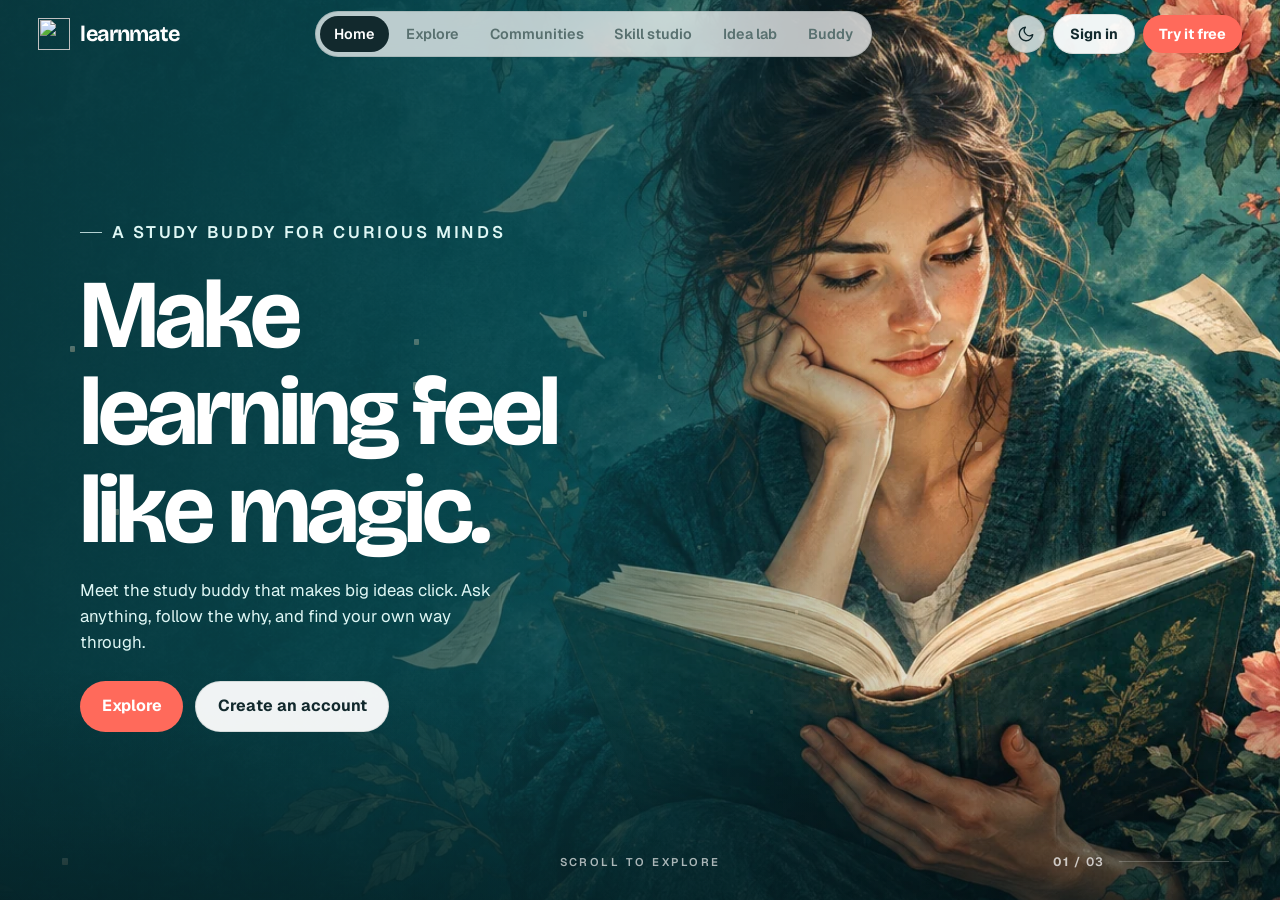
==== commit 54945e50: "my fork for the webapp" ====
--- a/index.html
+++ b/index.html
@@ -1,61 +1,397 @@
-<!doctype html>
-<html lang="en">
-<head>
-<meta charset="utf-8"><meta name="viewport" content="width=device-width,initial-scale=1"><meta name="theme-color" content="#0795a2">
-<meta name="description" content="LearnMate brings curious minds together to explore, practise new skills, and imagine what comes next.">
-<title>LearnMate — learn together, think further</title>
-<link rel="preconnect" href="https://fonts.googleapis.com"><link rel="preconnect" href="https://fonts.gstatic.com" crossorigin><link href="https://fonts.googleapis.com/css2?family=DM+Mono:wght@400;500&family=DM+Sans:wght@400;500;600;700;800&family=Playfair+Display:ital,wght@0,600;0,700;1,600;1,700&display=swap" rel="stylesheet">
-<style>
-:root{--teal:#0795a2;--teal-dark:#087681;--aqua:#51e5d1;--coral:#ff6875;--cream:#fff8eb;--ink:#132d32;--lilac:#ddd0ff;--line:rgba(19,45,50,.16);--sans:'DM Sans',Arial,sans-serif;--serif:'Playfair Display',Georgia,serif;--mono:'DM Mono',monospace}*{box-sizing:border-box}html{scroll-behavior:smooth}body{margin:0;color:var(--ink);font-family:var(--sans);overflow-x:hidden}a{color:inherit;text-decoration:none}button,input{font:inherit}.wrap{width:min(1240px,calc(100% - 72px));margin-inline:auto}.topbar{height:78px;display:flex;align-items:center;justify-content:space-between;position:absolute;z-index:10;left:0;right:0;color:#fff}.brand{display:flex;align-items:center;gap:9px;font-size:20px;font-weight:800;letter-spacing:-1px}.brand-symbol{display:grid;place-items:center;width:29px;height:29px;background:var(--coral);border-radius:50%;color:#fff;font-size:17px}.nav{display:flex;align-items:center;gap:34px;font:10px var(--mono);letter-spacing:.08em;text-transform:uppercase}.nav a{opacity:.88;transition:opacity .2s}.nav a:hover{opacity:1}.nav .sign{border:1px solid #ffffffa3;border-radius:3px;padding:12px 17px}.nav .signup{background:#fff;color:var(--teal-dark);border-radius:4px;padding:13px 18px;font-weight:500}.menu-toggle{display:none;background:transparent;border:1px solid #ffffff88;color:white;padding:8px 10px}.hero{min-height:720px;background:var(--teal);color:#fff;position:relative;overflow:hidden}.hero:before{content:"";position:absolute;width:640px;height:640px;border:3px dashed #ffffff24;border-radius:50%;right:-30px;top:-190px;transform:rotate(-20deg)}.hero:after{content:"";position:absolute;width:830px;height:390px;border:3px dashed #ffffff25;border-radius:50%;left:30%;bottom:-260px;transform:rotate(-14deg)}.hero-inner{min-height:720px;display:grid;grid-template-columns:.93fr 1.07fr;align-items:center;position:relative;z-index:2;padding-top:65px}.hero-text{padding-bottom:28px;position:relative;z-index:3}.kicker{font:10px var(--mono);letter-spacing:.15em;text-transform:uppercase;display:flex;align-items:center;gap:9px}.kicker:before{content:"";width:20px;height:1px;background:currentColor}.hero h1{font-size:clamp(59px,7.1vw,97px);line-height:.92;letter-spacing:-.075em;margin:22px 0 20px;font-weight:800;max-width:600px}.hero h1 span{color:#b8fff0}.hero-copy{font-size:15px;line-height:1.65;max-width:380px;color:#e1ffff}.hero-actions{display:flex;align-items:center;gap:17px;margin-top:28px}.btn{display:inline-flex;align-items:center;gap:20px;border:0;border-radius:4px;padding:15px 19px;background:var(--coral);color:white;font-size:11px;font-weight:700;letter-spacing:.04em;text-transform:uppercase;cursor:pointer;box-shadow:0 8px 20px #003d4425;transition:transform .2s,box-shadow .2s}.btn:hover{transform:translateY(-3px);box-shadow:0 12px 24px #003d4433}.text-link{font-size:12px;font-weight:600}.text-link span{font-size:18px;vertical-align:-2px;margin-left:7px}.hero-note{font:9px var(--mono);letter-spacing:.1em;margin-top:27px;color:#c4f5f3}.hero-art{height:590px;position:relative;align-self:end}.art-glow{position:absolute;width:480px;height:470px;right:5%;top:13%;border-radius:50%;background:radial-gradient(ellipse,#4df0d688 0,transparent 70%)}.art-disc{position:absolute;width:420px;height:420px;border:1px solid #b0fff25c;border-radius:50%;right:11%;top:15%;box-shadow:0 0 0 26px #b0fff20c,0 0 0 27px #b0fff22b}.student{position:absolute;width:300px;height:436px;bottom:0;left:31%;z-index:2}.student .hair{position:absolute;width:204px;height:250px;left:49px;top:21px;background:#27292d;border-radius:49% 51% 43% 50%;transform:rotate(-7deg);box-shadow:inset 22px 10px #454044}.student .face{position:absolute;width:153px;height:185px;left:76px;top:45px;background:linear-gradient(120deg,#ffd8b5,#f6a98d);border-radius:47% 46% 50% 49%;transform:rotate(-5deg);z-index:1}.student .face:before{content:"";position:absolute;width:110px;height:24px;top:66px;left:18px;border-top:3px solid #422e37;border-radius:50%;box-shadow:0 10px 0 -7px #422e37}.student .face:after{content:"";position:absolute;left:46px;top:111px;width:45px;height:16px;border-bottom:3px solid #c55e67;border-radius:50%}.student .fringe{position:absolute;z-index:2;width:180px;height:95px;top:29px;left:57px;background:#29292d;border-radius:65% 35% 55% 24%;transform:rotate(12deg);clip-path:polygon(0 0,100% 0,87% 100%,71% 69%,62% 100%,48% 65%,38% 100%,25% 62%,15% 100%)}.student .body{position:absolute;width:252px;height:260px;left:26px;bottom:-44px;border-radius:45% 46% 0 0;background:linear-gradient(110deg,#54e3d0 0 67%,#1ec4bd 68%);transform:rotate(-5deg);z-index:1}.student .body:before{content:"";position:absolute;left:106px;top:8px;width:30px;height:185px;border-left:2px solid #d8fff0a6;transform:rotate(3deg)}.student .arm{position:absolute;z-index:3;left:11px;top:221px;width:198px;height:35px;background:#ffc5a4;border-radius:22px;transform:rotate(22deg)}.student .arm:after{content:"";position:absolute;right:-19px;top:-5px;width:32px;height:42px;border-radius:10px;background:#ffc5a4;transform:rotate(25deg)}.book{position:absolute;z-index:4;left:13px;top:180px;width:93px;height:135px;background:#fffdf5;border:3px solid #20383c;border-radius:6px 12px 9px 4px;transform:rotate(-17deg);box-shadow:7px 7px 0 #087681}.book:before{content:"✳";position:absolute;left:23px;top:30px;color:var(--coral);font-size:34px}.book:after{content:"";position:absolute;left:50%;top:0;height:100%;border-left:2px solid #b2e8df}.paper-plane{position:absolute;right:11%;top:21%;font-size:53px;color:#fff7e7;transform:rotate(-14deg);filter:drop-shadow(2px 4px 0 #087681)}.flower{position:absolute;color:#ff8d94;font-size:55px;text-shadow:2px 2px #173e41;animation:bob 5s ease-in-out infinite}.flower.f1{left:11%;top:24%;font-size:38px}.flower.f2{right:2%;top:44%;animation-delay:-2s}.flower.f3{left:17%;bottom:16%;font-size:48px;animation-delay:-3s}.spark{position:absolute;font-size:24px;color:#fff1cc}.spark.s1{top:22%;left:25%}.spark.s2{right:11%;bottom:18%}.orbit-line{position:absolute;height:90px;width:240px;border:1px solid #c4fff080;border-radius:50%;left:4%;top:57%;transform:rotate(15deg)}.hero-ribbon{height:39px;position:absolute;bottom:0;left:-4%;right:-3%;background:var(--aqua);border-top:6px solid #fff8eb;border-radius:50% 50% 0 0 / 35% 35% 0 0;z-index:4;transform:rotate(1.3deg)}.hero-ribbon:after{content:"";position:absolute;height:12px;left:0;right:0;bottom:0;background:#087681}.ticker{background:var(--cream);color:var(--teal-dark);height:49px;overflow:hidden;display:flex;align-items:center}.ticker-track{white-space:nowrap;font:10px var(--mono);letter-spacing:.14em;animation:marquee 28s linear infinite}.ticker b{color:var(--coral);font-size:17px;margin:0 22px}.intro{background:var(--cream);padding:103px 0 120px}.intro-head{display:grid;grid-template-columns:1fr .6fr;align-items:end;gap:50px;margin-bottom:53px}.section-kicker{font:10px var(--mono);letter-spacing:.14em;text-transform:uppercase;color:var(--teal-dark)}.intro h2,.buddy-heading{font-size:clamp(48px,6vw,77px);letter-spacing:-.07em;line-height:.96;margin:17px 0 0}.intro h2 em{font:italic 600 1em var(--serif);color:var(--coral);letter-spacing:-.06em}.intro-blurb{max-width:350px;font-size:14px;line-height:1.75;color:#567176;padding-bottom:5px}.study-showcase{min-height:400px;background:linear-gradient(115deg,#f3d0dc,#e6d6ff 48%,#c9efeb);border-radius:6px;position:relative;overflow:hidden;display:flex;align-items:center;justify-content:center}.study-showcase:before,.study-showcase:after{content:"";position:absolute;border:1px solid #ffffffa1;border-radius:50%;width:570px;height:570px;top:-90px;left:50%;transform:translateX(-50%)}.study-showcase:after{width:680px;height:680px;top:-144px}.astro{position:relative;width:210px;height:282px;z-index:2;filter:drop-shadow(15px 19px 14px #41356431);transform:rotate(-4deg)}.astro-helmet{position:absolute;width:187px;height:150px;left:11px;top:0;border-radius:48% 48% 44% 44%;background:linear-gradient(135deg,#fffdf1 0 19%,#f4eee6 20% 65%,#cabdc3);box-shadow:inset 0 0 0 7px #fbfaf3}.astro-glass{position:absolute;width:136px;height:99px;left:36px;top:25px;border-radius:50%;background:linear-gradient(125deg,#7be3db,#526c98 50%,#302d58);border:6px solid #fdf8ec;overflow:hidden}.astro-glass:after{content:"";position:absolute;width:170px;height:50px;background:#f8c6d4;transform:rotate(-32deg);top:21px;left:-17px;opacity:.65}.astro-body{position:absolute;width:184px;height:160px;bottom:0;left:24px;border-radius:48% 48% 20% 20%;background:linear-gradient(100deg,#f7f0e7,#d7c8ce);border:6px solid #fffaf0}.astro-body:before{content:"✳";position:absolute;right:24px;top:62px;color:var(--coral);font-size:28px}.flower-float{position:absolute;z-index:3;font-size:48px;color:#fff7ec;text-shadow:0 2px 6px #9b76ad;animation:bob 4s ease-in-out infinite}.flower-float.a{top:22%;left:25%}.flower-float.b{right:22%;top:29%;animation-delay:-2s}.flower-float.c{left:30%;bottom:14%;font-size:35px;animation-delay:-1s}.showcase-title{position:absolute;z-index:1;top:43%;left:50%;transform:translate(-50%,-50%);white-space:nowrap;font-size:clamp(48px,9vw,112px);line-height:.8;font-weight:800;letter-spacing:-.08em;color:#fff9;text-align:center}.showcase-label{position:absolute;left:24px;bottom:22px;font:9px var(--mono);letter-spacing:.12em;color:#413963;text-transform:uppercase}.showcase-link{position:absolute;right:24px;bottom:18px;width:43px;height:43px;border-radius:50%;background:var(--cream);display:grid;place-items:center;font-size:21px;z-index:4;transition:transform .2s}.showcase-link:hover{transform:rotate(45deg)}.subjects{background:#ffe97b;padding:100px 0 112px;position:relative;overflow:hidden}.subjects:before{content:"";position:absolute;width:510px;height:510px;border:1px solid #18393d20;border-radius:50%;right:-80px;top:-150px;box-shadow:0 0 0 34px #18393d08,0 0 0 35px #18393d17,0 0 0 74px #18393d08,0 0 0 75px #18393d17}.subject-head{display:flex;justify-content:space-between;align-items:end;position:relative;z-index:1;margin-bottom:30px}.subjects h2{font-size:clamp(64px,11vw,152px);line-height:.78;letter-spacing:-.095em;margin:23px 0 0;font-weight:800}.subjects h2 span{display:block}.subject-head p{max-width:210px;font-size:12px;line-height:1.7;margin:0 1% 5px}.lemon-stage{height:250px;position:relative;display:flex;justify-content:center;align-items:center}.lemon-word{position:absolute;font-size:clamp(75px,17vw,220px);font-weight:800;line-height:.8;letter-spacing:-.09em;color:#fff9}.lemon{position:relative;z-index:2;width:270px;height:148px;background:radial-gradient(ellipse at 40% 28%,#ffff87 0,#f6e72b 37%,#d4bf13 100%);border-radius:52% 48% 50% 50% / 64% 64% 36% 36%;transform:rotate(-12deg);box-shadow:inset -16px -13px 20px #a79e1760,12px 24px 18px #59602228;animation:lemonFloat 6s ease-in-out infinite}.lemon:before,.lemon:after{content:"";position:absolute;width:31px;height:39px;background:#eedc2b;top:56px;border-radius:60% 40% 50% 50%}.lemon:before{left:-17px;transform:rotate(-34deg)}.lemon:after{right:-17px;transform:rotate(35deg)}.lemon-cut{position:absolute;z-index:3;width:114px;height:114px;left:calc(50% - 147px);top:77px;border-radius:50%;background:repeating-conic-gradient(#fff9d0 0deg 9deg,#f8e98b 10deg 13deg);border:7px solid #fff8bf;box-shadow:inset 0 0 0 5px #f7dd47;transform:rotate(-24deg)}.lemon-cut:after{content:"";position:absolute;width:15px;height:15px;background:#fff7b5;border-radius:50%;left:42px;top:42px}.subjects-grid{display:grid;grid-template-columns:repeat(3,1fr);gap:20px;margin-top:28px;position:relative;z-index:2}.subject-item{border-top:1px solid #263c3b66;padding:15px 0 0;display:flex;justify-content:space-between;font:9px var(--mono);letter-spacing:.03em;text-transform:uppercase}.subject-item b{font-weight:400}.buddy{background:#143b40;color:#fff8eb;padding:112px 0;position:relative;overflow:hidden}.buddy:before{content:"";position:absolute;inset:0;background:radial-gradient(circle at 20% 20%,#41d7c51b,transparent 32%),radial-gradient(circle at 91% 70%,#ff68751d,transparent 31%)}.buddy-grid{display:grid;grid-template-columns:.85fr 1.15fr;gap:65px;align-items:center;position:relative}.buddy-heading{font-size:clamp(47px,6vw,74px)}.buddy-heading em{font:italic 600 1em var(--serif);color:var(--aqua)}.buddy-copy{font-size:14px;line-height:1.75;color:#c8dad5;max-width:390px}.buddy-art{display:flex;gap:9px;margin-top:30px}.buddy-art span{width:8px;height:8px;background:var(--coral);border-radius:50%}.buddy-art span:nth-child(2){background:#ffe97b}.buddy-art span:nth-child(3){background:var(--aqua)}.chat-card{background:#fffaf1;color:var(--ink);border-radius:8px;padding:22px;box-shadow:0 20px 70px #03191d55;max-width:610px}.chat-head{display:flex;justify-content:space-between;align-items:center;border-bottom:1px solid #dedbd1;padding-bottom:15px;font:9px var(--mono);letter-spacing:.1em;text-transform:uppercase}.chat-status{color:#148975}.chat-status:before{content:"";display:inline-block;background:#24bd97;width:7px;height:7px;border-radius:50%;margin-right:8px;box-shadow:0 0 8px #37d6ac}.chat-window{height:230px;overflow-y:auto;padding:16px 2px 6px;scrollbar-width:thin}.msg{display:flex;gap:10px;align-items:flex-start;margin:11px 0;font-size:12px;line-height:1.6}.msg p{margin:2px 0;max-width:88%}.msg strong{font-weight:700}.msg.user{justify-content:flex-end}.msg.user p{background:#e6f2ed;padding:10px 13px;border-radius:12px 12px 2px 12px}.msg.bot .bubble-icon{background:var(--teal);color:white}.bubble-icon{flex:0 0 24px;width:24px;height:24px;border-radius:50%;display:grid;place-items:center;background:#ffddd9;font-size:12px}.chat-compose{display:flex;gap:8px;border:1px solid #d5d5cd;border-radius:4px;padding:5px}.chat-compose input{min-width:0;flex:1;border:0;background:transparent;padding:10px;font-size:12px;outline:none;color:var(--ink)}.chat-compose button{border:0;border-radius:3px;background:var(--coral);color:white;width:40px;font-size:18px;cursor:pointer}.chat-hint{font:8px var(--mono);color:#858a82;letter-spacing:.07em;margin-top:10px}.closing{background:#f7d5d6;padding:95px 0;text-align:center;position:relative;overflow:hidden}.closing:before,.closing:after{content:"✿";position:absolute;font-size:160px;color:#ffffff50;top:-18px;left:8%;transform:rotate(-16deg)}.closing:after{content:"✳";left:auto;right:6%;top:auto;bottom:-35px;color:#ff879355}.closing h2{font-size:clamp(45px,7vw,84px);line-height:.95;letter-spacing:-.08em;margin:20px auto 17px;max-width:850px}.closing h2 em{font:italic 600 1em var(--serif);color:#e55167}.closing p{font-size:13px;color:#695c64}.closing .btn{margin-top:15px}.footer{background:#143b40;color:#dce8df;padding:22px 0;font:9px var(--mono);letter-spacing:.1em;text-transform:uppercase}.footer-inner{display:flex;justify-content:space-between;gap:20px}.footer a{color:var(--aqua)}.reveal{opacity:0;transform:translateY(18px);transition:opacity .7s,transform .7s}.reveal.visible{opacity:1;transform:none}@keyframes bob{0%,100%{translate:0 0}50%{translate:0 -10px}}@keyframes marquee{to{transform:translateX(-50%)}}@keyframes lemonFloat{0%,100%{translate:0 0;rotate:-12deg}50%{translate:0 -9px;rotate:-8deg}}@media(max-width:850px){.wrap{width:min(100% - 44px,680px)}.hero-inner{grid-template-columns:1fr;min-height:980px;align-content:start;padding-top:147px}.hero{min-height:980px}.hero-text{padding-bottom:0}.hero h1{max-width:650px;font-size:clamp(64px,11vw,95px)}.hero-art{height:480px;width:min(100%,570px);margin:-2px auto 0;align-self:auto}.student{left:31%;transform:scale(.88);transform-origin:bottom center}.art-disc{width:340px;height:340px;right:14%;top:18%}.intro-head{grid-template-columns:1fr;gap:21px}.intro-blurb{max-width:460px}.buddy-grid{grid-template-columns:1fr;gap:38px}.buddy-copy{max-width:540px}.chat-card{max-width:none}.subjects h2{font-size:clamp(68px,13vw,115px)}}@media(max-width:560px){.wrap{width:calc(100% - 36px)}.topbar{height:67px}.brand{font-size:18px}.nav{gap:10px}.nav a:not(.signup){display:none}.nav .signup{padding:11px 13px;font-size:9px}.menu-toggle{display:block}.hero,.hero-inner{min-height:870px}.hero-inner{padding-top:126px}.hero h1{font-size:clamp(59px,13vw,76px);max-width:430px}.hero-copy{font-size:13px;max-width:330px}.hero-actions{gap:14px}.btn{padding:14px 15px;font-size:10px;gap:13px}.hero-art{height:390px;width:calc(100% + 18px);margin-left:-9px}.student{transform:scale(.71);transform-origin:bottom center;left:27%}.art-disc{width:270px;height:270px;right:13%;top:20%}.art-glow{width:340px;height:330px;right:-2%;top:15%}.paper-plane{right:3%;top:13%;font-size:40px}.flower.f1{left:4%;top:20%}.flower.f2{right:0;top:43%}.flower.f3{left:5%;bottom:20%}.intro{padding:76px 0 86px}.intro h2{font-size:54px}.intro-head{margin-bottom:33px}.study-showcase{min-height:310px}.astro{transform:scale(.78) rotate(-4deg)}.showcase-title{font-size:clamp(46px,12vw,67px)}.flower-float.a{left:9%}.flower-float.b{right:7%}.subjects{padding:78px 0 82px}.subject-head{display:block}.subjects h2{font-size:clamp(62px,16vw,89px)}.subject-head p{margin-top:19px;max-width:300px}.lemon-stage{height:200px;margin-top:10px}.lemon{width:205px;height:115px}.lemon-cut{width:88px;height:88px;left:calc(50% - 112px);top:70px}.lemon-cut:after{left:30px;top:30px}.buddy{padding:78px 0}.buddy-heading{font-size:52px}.chat-card{padding:16px 13px}.chat-window{height:220px}.closing{padding:76px 0}.closing:before{left:-55px;font-size:110px}.closing:after{right:-50px;font-size:110px}.footer-inner{flex-wrap:wrap}.footer-inner span:nth-child(2){display:none}}@media(prefers-reduced-motion:reduce){*,*::before,*::after{animation-duration:.01ms!important;animation-iteration-count:1!important;scroll-behavior:auto!important;transition-duration:.01ms!important}.reveal{opacity:1;transform:none}}
-</style>
-<style>
-/* Replace the rough CSS stand-ins with bespoke, textured editorial artwork. */
-.hero{background:linear-gradient(105deg,#0b737d 0%,#0d6872 50%,#125f68 100%)}.hero:before,.hero:after{display:none}.hero-art{height:610px;display:flex;align-items:flex-end;justify-content:center;overflow:visible;isolation:isolate}.hero-illustration{width:100%;height:100%;object-fit:contain;object-position:70% center;filter:drop-shadow(0 18px 12px #06474a2b);mask-image:linear-gradient(90deg,transparent 0,#000 10%,#000 89%,transparent 100%)}
-.study-showcase{background:linear-gradient(118deg,#f5d4de,#ddd0f2 49%,#c3e7df)}.study-showcase:before,.study-showcase:after{display:none}.astronaut-art{position:absolute;inset:0;width:100%;height:100%;object-fit:cover;z-index:2;pointer-events:none}.showcase-title{z-index:1;color:#fff9}
-.lemon-illustration{position:relative;z-index:2;width:min(90%,900px);height:290px;object-fit:contain;filter:drop-shadow(0 16px 13px #56611d25)}
-.hero-art{position:absolute;inset:0;z-index:1;width:100%;height:auto;background:transparent;border-radius:0;overflow:hidden;align-self:auto}.hero-art:after{content:"";position:absolute;inset:0;z-index:2;pointer-events:none;background:linear-gradient(90deg,#0b6873aa 0%,#0b687378 34%,#0b68731c 58%,transparent 75%)}.hero-illustration{position:relative;z-index:1;width:100%;height:100%;object-fit:cover;object-position:center;filter:none;mask-image:none}.hero-art .motion-light{z-index:3}
-.study-showcase{width:100vw;margin-left:calc(50% - 50vw);border-radius:0;min-height:clamp(370px,48vw,650px)}.showcase-title{z-index:3;left:7%;top:13%;transform:none;text-align:left;font-size:clamp(43px,6.8vw,86px);color:#fff;text-shadow:0 3px 28px #4f426a6b;line-height:.78}.showcase-label{z-index:3}.astronaut-art{object-position:center 44%}
-.subjects{background:#8ad3c1}.subjects:before{border-color:#123e4220;box-shadow:0 0 0 34px #123e4208,0 0 0 35px #123e4217,0 0 0 74px #123e4208,0 0 0 75px #123e4217}.subjects .section-kicker{color:#145a5c}.lemon-stage{width:100vw;margin-left:calc(50% - 50vw);height:clamp(370px,45vw,620px);overflow:hidden;background:#8ad3c1}.lemon-word{z-index:4;left:5%;top:6%;transform:none;font:10px var(--mono);letter-spacing:.19em;color:#15565a;text-align:left;pointer-events:none}.lemon-illustration{position:absolute;inset:0;width:100%;height:100%;object-fit:contain;filter:none;transform:translate3d(var(--move-x,0px),calc(var(--move-y,0px) + var(--scroll-y,0px)),0) rotate(var(--tilt,0deg)) scale(1.035)}
-.hero-illustration.fallback{object-fit:contain;object-position:right center}
-.motion-art{will-change:transform;transition:transform .18s cubic-bezier(.2,.7,.2,1);translate:0 0;animation:art-float 9s ease-in-out infinite}.astronaut-art.motion-art{transform:translate3d(var(--move-x,0px),calc(var(--move-y,0px) + var(--scroll-y,0px)),0) rotate(var(--tilt,0deg)) scale(1.055)}.hero-illustration.motion-art{transform:translate3d(var(--move-x,0px),calc(var(--move-y,0px) + var(--scroll-y,0px)),0) rotate(var(--tilt,0deg)) scale(1.035)}
-.hero-illustration{position:relative;z-index:1}.motion-light{position:absolute;inset:0;z-index:2;pointer-events:none;opacity:.38;background:radial-gradient(280px circle at var(--cursor-x,50%) var(--cursor-y,50%),#fff7,transparent 72%);mix-blend-mode:screen;transition:opacity .35s}.study-showcase .astronaut-art{z-index:1}.study-showcase .motion-light{z-index:2}.lemon-stage .motion-light{z-index:3}.lemon-stage .lemon-word{z-index:4}
-.nav a[aria-current="page"]{color:#fff;opacity:1;text-decoration:underline;text-decoration-color:var(--aqua);text-underline-offset:7px}
-.community{background:#eeeddc;padding:112px 0 122px;position:relative;overflow:hidden}.community-heading,.skill-heading,.idea-heading{display:grid;grid-template-columns:1fr .55fr;gap:48px;align-items:end;margin-bottom:48px}.community-heading h2,.skill-heading h2,.idea-heading h2{font-size:clamp(48px,6.8vw,86px);line-height:.91;letter-spacing:-.08em;margin:17px 0 0}.community-heading h2 em,.skill-heading h2 em,.idea-heading h2 em{font:italic 600 1em var(--serif);color:var(--coral);letter-spacing:-.06em}.community-heading>p,.skill-heading>p,.idea-heading>p{font-size:14px;line-height:1.75;color:#526a6b;max-width:380px;margin:0 0 4px}.community-layout{display:grid;grid-template-columns:.92fr 1.08fr;gap:50px;align-items:center}.community-art,.skill-art,.idea-art{position:relative;isolation:isolate;overflow:hidden}.community-art{height:515px}.community-image{position:absolute;inset:0;width:100%;height:100%;object-fit:contain;mix-blend-mode:multiply;filter:saturate(.84);mask-image:radial-gradient(ellipse at 50% 49%,#000 47%,#000b 65%,transparent 91%)}.community-image.motion-art,.skill-image.motion-art,.idea-image.motion-art{transform:translate3d(var(--move-x,0px),calc(var(--move-y,0px) + var(--scroll-y,0px)),0) rotate(var(--tilt,0deg)) scale(1.035)}.community-art .motion-light,.skill-art .motion-light,.idea-art .motion-light{z-index:2;opacity:.3}.art-note,.idea-art-caption{position:absolute;z-index:3;left:8px;bottom:18px;font:9px var(--mono);letter-spacing:.14em;line-height:1.8;color:#24484a}.art-note b,.idea-art-caption b{font-weight:400;color:var(--coral)}.community-board{padding:5px 0 0 28px;border-left:1px solid #213e3e35}.board-head,.skill-topline,.workbench-head{display:flex;justify-content:space-between;gap:15px;font:9px var(--mono);letter-spacing:.12em;text-transform:uppercase}.online-mark{color:#11857a}.online-mark:first-letter{font-size:8px}.community-filters,.skill-tabs{display:flex;align-items:center;gap:7px;flex-wrap:wrap;margin:21px 0 13px}.filter-btn,.skill-tab,.idea-mode{border:1px solid #52747645;background:transparent;color:#29575a;padding:9px 12px;border-radius:99px;font:9px var(--mono);letter-spacing:.05em;cursor:pointer;transition:background .2s,color .2s,border .2s}.filter-btn.is-active,.skill-tab.is-active,.idea-mode.is-active{background:var(--teal-dark);color:#fff;border-color:var(--teal-dark)}.thread-row{padding:19px 0 15px;border-top:1px solid #34565838}.thread-row[hidden]{display:none}.thread-meta{display:flex;justify-content:space-between;gap:14px;color:#75817a;font:8px var(--mono);letter-spacing:.12em}.thread-row h3{font:600 clamp(17px,2vw,22px)/1.25 var(--serif);letter-spacing:-.02em;margin:11px 0 13px;max-width:490px}.join-button{border:0;border-bottom:1px solid #198078;background:transparent;color:#11776f;padding:0 0 4px;font:10px var(--mono);cursor:pointer}.join-button span{margin-left:9px;font-size:15px}.join-button[aria-pressed="true"]{color:#e65761;border-color:#e65761}.board-foot{font:8px var(--mono);letter-spacing:.13em;color:#77827b;margin:18px 0 0}.skill-studio{background:var(--cream);padding:112px 0 122px;position:relative;overflow:hidden}.skill-layout{display:grid;grid-template-columns:1fr 1.08fr;gap:50px;align-items:center}.skill-art{height:475px}.skill-image{position:absolute;inset:0;width:100%;height:100%;object-fit:contain;mix-blend-mode:multiply;mask-image:radial-gradient(ellipse at center,#000 55%,transparent 92%)}.skill-console{padding:7px 0 0 28px;border-left:1px solid #24494a35}.skill-topline{color:#617170}.skill-tabs{border-bottom:1px solid #325c5b36;margin:20px 0 0;gap:20px}.skill-tab{border:0;border-radius:0;background:none;padding:13px 2px 12px;color:#647574;border-bottom:2px solid transparent}.skill-tab.is-active{background:none;color:var(--teal-dark);border-color:var(--coral)}.skill-index{font:9px var(--mono);letter-spacing:.14em;color:var(--coral);margin-top:25px}.skill-content h3{font:600 clamp(23px,3vw,35px)/1.16 var(--serif);margin:12px 0 8px;letter-spacing:-.03em}.skill-content>p{font-size:13px;line-height:1.7;color:#647574;max-width:500px;margin:0 0 18px}.exercise-prompt{padding:15px 17px;background:#e9f3ea;border-left:3px solid var(--teal);margin:17px 0}.exercise-prompt span{font:8px var(--mono);letter-spacing:.13em;color:#427579}.exercise-prompt p{font:500 14px/1.55 var(--serif);margin:7px 0 0}.progress-line{display:flex;align-items:center;gap:12px;font:9px var(--mono);color:#527372;margin:18px 0}.progress-track{height:4px;background:#d5e3d9;flex:1}.progress-track span{display:block;height:100%;background:var(--coral);transition:width .45s}.practice-button{border:0;background:var(--teal-dark);color:#fff;padding:13px 16px;font:10px var(--mono);cursor:pointer;transition:transform .2s}.practice-button:hover{transform:translateY(-2px)}.practice-button span{margin-left:15px}.skill-foot{font:8px var(--mono);letter-spacing:.12em;color:#8b9188;margin-top:20px}.idea-lab{background:#e97d60;padding:112px 0 120px;position:relative;overflow:hidden}.idea-heading h2 em{color:#fff2c5}.idea-heading>p{color:#542d2a}.idea-layout{display:grid;grid-template-columns:.88fr 1.12fr;gap:42px;align-items:center}.idea-art{height:550px}.idea-image{position:absolute;inset:0;width:100%;height:100%;object-fit:contain;mix-blend-mode:multiply;filter:saturate(.95);mask-image:radial-gradient(ellipse at 50% 48%,#000 54%,#000c 69%,transparent 94%)}.idea-art-caption{color:#fff1d8;left:14px;bottom:12px}.idea-art-caption b{color:#183638}.idea-workbench{padding:26px 28px;background:#fff8ebeb;box-shadow:12px 14px 0 #763b3033}.workbench-head{color:#77766c}.idea-workbench>label{display:block;margin:25px 0 10px;font:500 13px var(--serif)}.seed-row{display:flex;border-bottom:1px solid #879593}.seed-row input{flex:1;min-width:0;border:0;outline:0;background:transparent;padding:12px 2px;font:13px var(--sans);color:var(--ink)}.seed-row button{border:0;background:var(--coral);color:white;width:43px;font-size:19px;cursor:pointer}.idea-modes{display:flex;gap:8px;margin:15px 0 18px}.idea-mode{padding:8px 11px}.idea-mode.is-active{background:#263f43;border-color:#263f43}.idea-output{min-height:110px;background:#f0e5d5;padding:17px 18px;border-left:3px solid var(--coral)}.idea-output>span{font:8px var(--mono);letter-spacing:.13em;color:#6d7771}.idea-output p{font:600 18px/1.38 var(--serif);margin:9px 0 0}.idea-actions{display:flex;align-items:center;justify-content:space-between;gap:12px;margin:14px 0 23px}.save-idea{border:0;background:#163b40;color:white;padding:11px 13px;font:9px var(--mono);cursor:pointer}.save-idea:disabled{opacity:.45;cursor:not-allowed}.save-idea span{margin-left:9px;font-size:15px}.idea-actions>span{font:8px var(--mono);color:#64726b}.thought-wall{border-top:1px solid #4c626344;padding-top:13px}.wall-label{display:flex;justify-content:space-between;font:8px var(--mono);letter-spacing:.12em;color:#6d7771}.thought-list{display:flex;gap:7px;flex-wrap:wrap;margin-top:10px}.wall-empty,.thought-chip{font:9px var(--mono);color:#757c71}.thought-chip{padding:6px 9px;background:#f3d4bd;color:#435654;border-radius:99px}
-@media(max-width:850px){.community-heading,.skill-heading,.idea-heading{grid-template-columns:1fr;gap:20px}.community-layout,.skill-layout,.idea-layout{grid-template-columns:1fr;gap:25px}.community-art,.skill-art{height:350px}.community-board,.skill-console{padding:4px 0 0;border-left:0}.idea-art{height:360px}.idea-workbench{box-shadow:8px 9px 0 #763b3033}.community{padding:88px 0}.skill-studio,.idea-lab{padding:88px 0}}
-@media(max-width:560px){.community-heading h2,.skill-heading h2,.idea-heading h2{font-size:56px}.community-art{height:300px}.skill-art{height:300px}.idea-art{height:310px}.community-filters{gap:5px}.filter-btn{padding:8px 10px}.idea-workbench{padding:19px 16px}.idea-output p{font-size:16px}.idea-actions{align-items:flex-start;flex-direction:column}.subject-head{align-items:flex-start;gap:18px;flex-direction:column}}
-@media(max-width:850px){.nav{display:none}.menu-toggle{display:block}.nav.open{display:flex;position:absolute;top:66px;right:0;width:min(330px,calc(100vw - 36px));background:#087681;padding:18px;align-items:stretch;flex-direction:column;gap:17px;border-radius:0 0 6px 6px;box-shadow:0 14px 24px #063e4350}.nav.open a:not(.signup){display:block}.nav.open .signup{text-align:center}}
-@keyframes art-float{0%,100%{translate:0 0}50%{translate:0 -7px}}
-@media(max-width:850px){.hero-art{top:38%;bottom:0;height:auto}.hero-art:after{background:linear-gradient(90deg,#0b6873d9 0%,#0b687370 42%,transparent 80%)}.hero-illustration{object-position:70% center}.lemon-stage{height:clamp(340px,52vw,470px)}}
-@media(max-width:560px){.hero-art{top:45%;bottom:0;height:auto}.hero-art:after{background:linear-gradient(90deg,#0b6873bf 0%,#0b687350 52%,transparent 100%)}.hero-illustration{width:100%;max-width:none;object-position:74% center}.lemon-stage{height:285px}.showcase-title{left:6%;top:9%;font-size:clamp(39px,10vw,59px)}}
-@media(prefers-reduced-motion:reduce){.motion-art{animation:none!important;transition:none!important;translate:0 0!important;transform:none!important;will-change:auto}.lemon-illustration.motion-art{transform:none!important}}
-@media(max-width:560px){.nav.open{display:flex;position:absolute;top:59px;right:0;left:0;width:auto;background:#087681;padding:17px 18px 20px;align-items:stretch;flex-direction:column;gap:18px;border-radius:0 0 6px 6px;box-shadow:0 14px 24px #063e4350}.nav.open a:not(.signup){display:block}.nav.open .sign{text-align:center}.nav.open .signup{text-align:center}}
-</style>
-</head>
-<body>
-<header class="topbar wrap"><a class="brand" href="#home"><span class="brand-symbol">✳</span>learnmate</a><nav class="nav" id="nav"><a href="#home">Home</a><a href="#explore">Explore</a><a href="#community">Communities</a><a href="#skills">Skill studio</a><a href="#ideas">Idea lab</a><a href="#buddy">The buddy</a><a class="signup" href="#buddy">Try it free ↗</a></nav><button class="menu-toggle" id="menuToggle" aria-label="Open navigation" aria-expanded="false">☰</button></header>
-<main>
-<section class="hero" id="home"><div class="hero-art" data-motion-scene="hero"><img class="hero-illustration motion-art" src="assets/hero-wide.webp" alt="Hand-painted student reading among coral blossoms and teal foliage"><span class="motion-light" aria-hidden="true"></span></div><div class="wrap hero-inner"><div class="hero-text"><div class="kicker">A little wonder goes a long way</div><h1>Make learning <span>feel like magic.</span></h1><p class="hero-copy">Meet the curious study buddy that makes big ideas click. Ask anything, follow the “why,” and find your own way through.</p><div class="hero-actions"><a class="btn" href="#buddy">Meet your learning buddy <span>↗</span></a><a class="text-link" href="#explore">Take a peek <span>↓</span></a></div><div class="hero-note">A FRIENDLY PLACE FOR YOUR BIG QUESTIONS</div></div></div><div class="hero-ribbon"></div></section>
-<div class="ticker"><div class="ticker-track">BIG IDEAS, LITTLE STEPS <b>✳</b> THINK TOGETHER, SEE FURTHER <b>✳</b> PRACTICE YOUR CREATIVE MUSCLE <b>✳</b> ASK ANOTHER QUESTION <b>✳</b> IMAGINE PAST THE OBVIOUS <b>✳</b> BIG IDEAS, LITTLE STEPS <b>✳</b> THINK TOGETHER, SEE FURTHER <b>✳</b> PRACTICE YOUR CREATIVE MUSCLE <b>✳</b> ASK ANOTHER QUESTION <b>✳</b> IMAGINE PAST THE OBVIOUS <b>✳</b></div></div>
-<section class="intro" id="explore"><div class="wrap"><div class="intro-head reveal"><div><div class="section-kicker">01 — Curiosity looks good on you</div><h2>Learning has a<br><em>wild side.</em></h2></div><p class="intro-blurb">The best discoveries begin with a question. LearnMate helps you explore at your own pace—with explanations that meet you where you are.</p></div><div class="study-showcase reveal" data-motion-scene="astronaut"><img class="astronaut-art motion-art" src="assets/astronaut-generated.webp" alt="Dreamlike astronaut portrait in a pastel sky of blossoms"><span class="motion-light" aria-hidden="true"></span><div class="showcase-title">CREATIVE<br>MINDS</div><div class="showcase-label">A SMALL STEP INTO THE UNKNOWN / 001</div><a class="showcase-link" href="#subjects" aria-label="Explore subjects">↗</a></div></div></section>
-<section class="subjects" id="subjects"><div class="wrap"><div class="subject-head reveal"><div><div class="section-kicker">02 — A universe of things to learn</div><h2>Pick a <span>rabbit hole.</span></h2></div><p>Maths, science, stories, strange facts. Your next favourite thing could be anywhere.</p></div><div class="lemon-stage reveal" data-motion-scene="citrus"><div class="lemon-word">VITAMIN</div><img class="lemon-illustration motion-art" src="assets/citrus-generated.webp" alt="Photorealistic whole and sliced lemons on a mint backdrop"><span class="motion-light" aria-hidden="true"></span></div><div class="subjects-grid reveal"><div class="subject-item"><b>01 — Wonder about science</b><span>↗</span></div><div class="subject-item"><b>02 — Make friends with maths</b><span>↗</span></div><div class="subject-item"><b>03 — Get lost in a story</b><span>↗</span></div></div></div></section>
-<section class="community" id="community"><div class="wrap"><div class="community-heading reveal"><div><div class="section-kicker">03 — Better questions, together</div><h2>Many minds.<br><em>More possibility.</em></h2></div><p>Find a small circle around a big question. Share a thought, challenge an assumption, and leave with a new way to see it.</p></div><div class="community-layout"><div class="community-art" data-motion-scene="community"><img class="community-image motion-art" src="assets/collective-thinking.webp" alt="Layered figures inside an eye, representing collective perspective"><span class="motion-light" aria-hidden="true"></span><div class="art-note">COLLECTIVE THINKING<br><b>ONE QUESTION / MANY LENSES</b></div></div><div class="community-board reveal"><div class="board-head"><span>OPEN STUDY CIRCLES</span><span class="online-mark">● 28 THINKING NOW</span></div><div class="community-filters" role="group" aria-label="Filter study circles"><button class="filter-btn is-active" type="button" aria-pressed="true" data-filter="all">All circles</button><button class="filter-btn" type="button" aria-pressed="false" data-filter="science">Science</button><button class="filter-btn" type="button" aria-pressed="false" data-filter="creative">Creative</button><button class="filter-btn" type="button" aria-pressed="false" data-filter="study">Study</button></div><div class="threads" id="communityThreads"><article class="thread-row" data-topic="science"><div class="thread-meta"><span>SCIENCE / 18 VOICES</span><span>03 NEW</span></div><h3>Could plants recognise their neighbours?</h3><button class="join-button" type="button" aria-pressed="false">Join this circle <span>↗</span></button></article><article class="thread-row" data-topic="creative"><div class="thread-meta"><span>CREATIVE / 12 VOICES</span><span>JUST NOW</span></div><h3>Design a city that makes room for daydreaming.</h3><button class="join-button" type="button" aria-pressed="false">Join this circle <span>↗</span></button></article><article class="thread-row" data-topic="study"><div class="thread-meta"><span>STUDY / 09 VOICES</span><span>5 MIN AGO</span></div><h3>Explain a hard idea without using its jargon.</h3><button class="join-button" type="button" aria-pressed="false">Join this circle <span>↗</span></button></article></div><p class="board-foot">A GOOD DISCUSSION MAKES THE QUESTION BETTER.</p></div></div></div></section>
-<section class="skill-studio" id="skills"><div class="wrap"><div class="skill-heading reveal"><div><div class="section-kicker">04 — Practice your way of thinking</div><h2>Build a mind<br>that <em>keeps opening.</em></h2></div><p>Small, repeatable exercises help turn curiosity into skills you can use anywhere.</p></div><div class="skill-layout"><div class="skill-art" data-motion-scene="skill"><img class="skill-image motion-art" src="assets/mind-garden.webp" alt="A botanical illustration of a mind with ideas growing through it"><span class="motion-light" aria-hidden="true"></span><div class="art-note">GROW YOUR THINKING<br><b>NOTICE / CONNECT / MAKE</b></div></div><div class="skill-console reveal"><div class="skill-topline"><span>THE PRACTICE ROOM</span><span id="repCount">0 REPS TODAY</span></div><div class="skill-tabs" role="tablist" aria-label="Choose a thinking skill"><button class="skill-tab is-active" type="button" role="tab" aria-selected="true" data-skill="focus">Focus</button><button class="skill-tab" type="button" role="tab" aria-selected="false" data-skill="explain">Explain</button><button class="skill-tab" type="button" role="tab" aria-selected="false" data-skill="invent">Invent</button><button class="skill-tab" type="button" role="tab" aria-selected="false" data-skill="listen">Listen</button></div><div class="skill-content" aria-live="polite"><div class="skill-index" id="skillIndex">EXERCISE 01 / FOCUS</div><h3 id="skillTitle">Stay with one good question.</h3><p id="skillDescription">Choose something you want to understand. Write what you already know, then name the one part that still feels blurry.</p><div class="exercise-prompt"><span>YOUR TWO-MINUTE REP</span><p id="skillPrompt">What do I know? What am I still wondering?</p></div><div class="progress-line"><div class="progress-track"><span id="skillProgress" style="width:18%"></span></div><span id="skillPercent">18%</span></div><button class="practice-button" id="practiceButton" type="button">Mark one rep complete <span>↗</span></button></div><div class="skill-foot">PRACTICE IS PROGRESS, NOT A PERFORMANCE.</div></div></div></div></section>
-<section class="idea-lab" id="ideas"><div class="wrap"><div class="idea-heading reveal"><div><div class="section-kicker">05 — Imagine past the obvious</div><h2>Give an idea<br>a little <em>room.</em></h2></div><p>Start with a seed. Turn it sideways. Combine it with something unexpected. See what grows.</p></div><div class="idea-layout"><div class="idea-art" data-motion-scene="idea"><img class="idea-image motion-art" src="assets/curiosity-poster.webp" alt="Experimental red curiosity poster with a close-up eye"><span class="motion-light" aria-hidden="true"></span><div class="idea-art-caption">STAY CURIOUS<br><b>LOOK CLOSER → LOOK AGAIN</b></div></div><div class="idea-workbench reveal"><div class="workbench-head"><span>THE WHAT-IF MACHINE</span><span>IDEA SEED / 001</span></div><label for="ideaSeed">What are you thinking about?</label><div class="seed-row"><input id="ideaSeed" type="text" placeholder="e.g. a library, the moon, friendship"><button id="sparkIdea" type="button" aria-label="Generate a brainstorming prompt">↗</button></div><div class="idea-modes" role="group" aria-label="Choose a brainstorming lens"><button type="button" class="idea-mode is-active" data-mode="flip">Flip it</button><button type="button" class="idea-mode" data-mode="combine">Combine it</button><button type="button" class="idea-mode" data-mode="scale">Scale it</button></div><div class="idea-output" id="ideaOutput" aria-live="polite"><span>YOUR NEXT THOUGHT STARTS HERE</span><p>What if something ordinary about your topic worked in a completely different way?</p></div><div class="idea-actions"><button class="save-idea" id="saveIdea" type="button" disabled>Pin this thought <span>＋</span></button><span id="ideaStatus">A prompt is only a beginning.</span></div><div class="thought-wall"><div class="wall-label">THOUGHT WALL <span id="wallCount">0 SAVED</span></div><div class="thought-list" id="thoughtList"><span class="wall-empty">Your saved sparks will gather here.</span></div></div></div></div></div></section>
-<section class="buddy" id="buddy"><div class="wrap buddy-grid"><div class="reveal"><div class="section-kicker" style="color:var(--aqua)">06 — Your study buddy is here</div><h2 class="buddy-heading">One question.<br><em>New worlds.</em></h2><p class="buddy-copy">Type in whatever you’re curious about. This front-end demo responds right away, so you can see how a friendly, conversational learning experience feels.</p><div class="buddy-art" aria-hidden="true"><span></span><span></span><span></span></div></div><div class="chat-card reveal"><div class="chat-head"><span>LEARNMATE / CURIOSITY CLUB</span><span class="chat-status">READY TO EXPLORE</span></div><div class="chat-window" id="chatWindow" aria-live="polite"><div class="msg user"><p>Why is the sky blue?</p></div><div class="msg bot"><span class="bubble-icon">✳</span><p><strong>Ooh, lovely question.</strong> Sunlight looks white, but it contains every colour. As it travels through the air, tiny molecules scatter blue light in all directions—so the whole sky glows blue. Want a tiny experiment to see it for yourself?</p></div></div><form class="chat-compose" id="chatForm"><input id="chatInput" placeholder="Ask your next “why?”…" aria-label="Ask your learning buddy" autocomplete="off"><button type="submit" aria-label="Send message">↗</button></form><div class="chat-hint">YOUR QUESTION STAYS RIGHT HERE IN THIS DEMO.</div></div></div></section>
-<section class="closing"><div class="wrap reveal"><div class="section-kicker">Keep that spark</div><h2>There’s always <em>one more why.</em></h2><p>Start wherever your curiosity takes you.</p><a href="#buddy" class="btn">Ask your first question <span>↗</span></a></div></section>
-</main><footer class="footer"><div class="wrap footer-inner"><span>© 2026 LEARNMATE</span><span>MADE FOR CURIOUS MINDS</span><a href="#home">BACK TO THE TOP ↑</a></div></footer>
-<script>
-const observer=new IntersectionObserver(entries=>entries.forEach(entry=>{if(entry.isIntersecting){entry.target.classList.add('visible');observer.unobserve(entry.target)}}),{threshold:.12});document.querySelectorAll('.reveal').forEach(el=>observer.observe(el));
-const heroImage=document.querySelector('.hero-illustration');heroImage.addEventListener('error',()=>{if(!heroImage.dataset.fallback){heroImage.dataset.fallback='true';heroImage.classList.add('fallback');heroImage.src='assets/hero-illustration.svg'}});
-const motionScenes=[...document.querySelectorAll('[data-motion-scene]')],reducedMotion=window.matchMedia('(prefers-reduced-motion: reduce)').matches;
-if(!reducedMotion&&motionScenes.length){let pointerFrame=0,scrollFrame=0;const clamp=(n,min,max)=>Math.max(min,Math.min(max,n));window.addEventListener('pointermove',event=>{if(pointerFrame)return;pointerFrame=requestAnimationFrame(()=>{motionScenes.forEach(scene=>{const rect=scene.getBoundingClientRect(),inside=event.clientX>=rect.left&&event.clientX<=rect.right&&event.clientY>=rect.top&&event.clientY<=rect.bottom;if(!inside){scene.style.setProperty('--move-x','0px');scene.style.setProperty('--move-y','0px');scene.style.setProperty('--tilt','0deg');scene.style.setProperty('--cursor-x','50%');scene.style.setProperty('--cursor-y','50%');return}const x=clamp((event.clientX-(rect.left+rect.width/2))/(rect.width/2),-1,1),y=clamp((event.clientY-(rect.top+rect.height/2))/(rect.height/2),-1,1),depth=scene.dataset.motionScene==='citrus'?8:15;scene.style.setProperty('--move-x',`${-x*depth}px`);scene.style.setProperty('--move-y',`${-y*depth*.65}px`);scene.style.setProperty('--tilt',`${x*(scene.dataset.motionScene==='hero' ? 0.55 : 0.35)}deg`);scene.style.setProperty('--cursor-x',`${(event.clientX-rect.left)/rect.width*100}%`);scene.style.setProperty('--cursor-y',`${(event.clientY-rect.top)/rect.height*100}%`)});pointerFrame=0})},{passive:true});const updateScrollMotion=()=>{if(scrollFrame)return;scrollFrame=requestAnimationFrame(()=>{motionScenes.forEach(scene=>{const rect=scene.getBoundingClientRect(),distance=(window.innerHeight/2-(rect.top+rect.height/2))/window.innerHeight;scene.style.setProperty('--scroll-y',`${clamp(distance*18,-13,13)}px`)});scrollFrame=0})};window.addEventListener('scroll',updateScrollMotion,{passive:true});updateScrollMotion()}
-const menuToggle=document.getElementById('menuToggle'),nav=document.getElementById('nav');menuToggle.addEventListener('click',()=>{const open=nav.classList.toggle('open');menuToggle.setAttribute('aria-expanded',String(open));menuToggle.setAttribute('aria-label',open?'Close navigation':'Open navigation')});nav.querySelectorAll('a').forEach(link=>link.addEventListener('click',()=>{nav.classList.remove('open');menuToggle.setAttribute('aria-expanded','false')}));
-const navSections=[...document.querySelectorAll('main section[id]')],sectionObserver=new IntersectionObserver(entries=>entries.forEach(entry=>{if(!entry.isIntersecting)return;nav.querySelectorAll('a[href^="#"]').forEach(link=>{if(link.getAttribute('href')===`#${entry.target.id}`)link.setAttribute('aria-current','page');else link.removeAttribute('aria-current')})}),{rootMargin:'-38% 0px -52% 0px'});navSections.forEach(section=>sectionObserver.observe(section));
-const filterButtons=[...document.querySelectorAll('.filter-btn')],threadRows=[...document.querySelectorAll('.thread-row')];filterButtons.forEach(button=>button.addEventListener('click',()=>{const filter=button.dataset.filter;filterButtons.forEach(item=>{const active=item===button;item.classList.toggle('is-active',active);item.setAttribute('aria-pressed',String(active))});threadRows.forEach(row=>{row.hidden=filter!=='all'&&row.dataset.topic!==filter})}));
-document.querySelectorAll('.join-button').forEach(button=>button.addEventListener('click',()=>{const joined=button.getAttribute('aria-pressed')==='true';button.setAttribute('aria-pressed',String(!joined));button.innerHTML=joined?'Join this circle <span>↗</span>':'Joined <span>✓</span>'}));
-const skillContent={focus:{index:'EXERCISE 01 / FOCUS',title:'Stay with one good question.',description:'Choose something you want to understand. Write what you already know, then name the one part that still feels blurry.',prompt:'What do I know? What am I still wondering?'},explain:{index:'EXERCISE 02 / EXPLAIN',title:'Make a hard idea feel simple.',description:'Pick a concept you recently learned. Explain it in everyday words, as if you were telling a curious younger friend.',prompt:'Can I explain it without using the textbook’s key terms?'},invent:{index:'EXERCISE 03 / INVENT',title:'Give the ordinary a new job.',description:'Choose a familiar object and imagine three surprising uses for it. The stranger the connection, the better.',prompt:'What else could this object become if its usual purpose vanished?'},listen:{index:'EXERCISE 04 / LISTEN',title:'Understand before you answer.',description:'Take a point of view you disagree with. Restate it fairly, then add one question that could help you understand it better.',prompt:'Could the other person recognise their idea in my summary?'}};
-let practiceProgress=18,repsToday=0;const skillTabs=[...document.querySelectorAll('.skill-tab')],skillIndex=document.getElementById('skillIndex'),skillTitle=document.getElementById('skillTitle'),skillDescription=document.getElementById('skillDescription'),skillPrompt=document.getElementById('skillPrompt'),skillProgress=document.getElementById('skillProgress'),skillPercent=document.getElementById('skillPercent');skillTabs.forEach((tab,index)=>{tab.addEventListener('click',()=>{const content=skillContent[tab.dataset.skill];skillTabs.forEach(item=>{const active=item===tab;item.classList.toggle('is-active',active);item.setAttribute('aria-selected',String(active))});skillIndex.textContent=content.index;skillTitle.textContent=content.title;skillDescription.textContent=content.description;skillPrompt.textContent=content.prompt});tab.addEventListener('keydown',event=>{if(!['ArrowRight','ArrowLeft'].includes(event.key))return;event.preventDefault();const direction=event.key==='ArrowRight'?1:-1,next=(index+direction+skillTabs.length)%skillTabs.length;skillTabs[next].focus();skillTabs[next].click()})});document.getElementById('practiceButton').addEventListener('click',event=>{practiceProgress=Math.min(100,practiceProgress+8);repsToday++;skillProgress.style.width=`${practiceProgress}%`;skillPercent.textContent=`${practiceProgress}%`;document.getElementById('repCount').textContent=`${repsToday} ${repsToday===1?'REP':'REPS'} TODAY`;event.currentTarget.innerHTML=practiceProgress===100?'Practice complete <span>✳</span>':'Rep saved — keep going <span>✓</span>'});
-const ideaModes=[...document.querySelectorAll('.idea-mode')],ideaOutput=document.querySelector('#ideaOutput p'),ideaStatus=document.getElementById('ideaStatus'),ideaInput=document.getElementById('ideaSeed'),saveIdea=document.getElementById('saveIdea');let selectedIdeaMode='flip',latestIdea='';const ideaPrompts={flip:topic=>`What if ${topic} worked in the exact opposite way from what everyone expects?`,combine:topic=>`Combine ${topic} with a place, creature, or tool that seems unrelated. What new thing could exist?`,scale:topic=>`Imagine ${topic} made a hundred times smaller—or larger. What becomes possible, and what becomes difficult?`};ideaModes.forEach(button=>button.addEventListener('click',()=>{selectedIdeaMode=button.dataset.mode;ideaModes.forEach(item=>item.classList.toggle('is-active',item===button));ideaStatus.textContent=`${button.textContent} / ready for a new angle.`}));function createIdea(){const seed=ideaInput.value.trim()||'a curious question';latestIdea=ideaPrompts[selectedIdeaMode](seed);ideaOutput.textContent=latestIdea;saveIdea.disabled=false;ideaStatus.textContent='A new angle is ready to explore.'}document.getElementById('sparkIdea').addEventListener('click',createIdea);ideaInput.addEventListener('keydown',event=>{if(event.key==='Enter'){event.preventDefault();createIdea()}});saveIdea.addEventListener('click',()=>{if(!latestIdea)return;const wall=document.getElementById('thoughtList');const empty=wall.querySelector('.wall-empty');if(empty)empty.remove();const chip=document.createElement('span');chip.className='thought-chip';chip.textContent=latestIdea;wall.prepend(chip);const count=wall.querySelectorAll('.thought-chip').length;document.getElementById('wallCount').textContent=`${count} SAVED`;ideaStatus.textContent='Pinned to your thought wall.';saveIdea.disabled=true});
-const form=document.getElementById('chatForm'),input=document.getElementById('chatInput'),windowEl=document.getElementById('chatWindow');form.addEventListener('submit',event=>{event.preventDefault();const question=input.value.trim();if(!question)return;const user=document.createElement('div');user.className='msg user';const userText=document.createElement('p');userText.textContent=question;user.append(userText);windowEl.append(user);input.value='';const bot=document.createElement('div');bot.className='msg bot';const icon=document.createElement('span');icon.className='bubble-icon';icon.textContent='✳';const answer=document.createElement('p');const strong=document.createElement('strong');strong.textContent='Let’s explore that.';answer.append(strong,document.createTextNode(' This is a front-end preview of LearnMate. A full learning buddy could break “'+question+'” into a clear explanation, a simple example, and one fun next question. What part would you like to understand first?'));bot.append(icon,answer);windowEl.append(bot);windowEl.scrollTop=windowEl.scrollHeight;});
-</script>
-</body></html>
+<!doctype html>
+<html lang="en">
+<head>
+<meta charset="utf-8"><meta name="viewport" content="width=device-width,initial-scale=1"><meta name="theme-color" content="#0b6f7a">
+<meta name="description" content="LearnMate brings curious minds together to explore, practise new skills, and imagine what comes next.">
+<title>LearnMate — learn together, think further</title>
+<link rel="preconnect" href="https://fonts.googleapis.com"><link rel="preconnect" href="https://fonts.gstatic.com" crossorigin>
+<link href="https://fonts.googleapis.com/css2?family=Bricolage+Grotesque:opsz,wght@12..96,500..800&family=Geist:wght@400..700&display=swap" rel="stylesheet">
+<link rel="icon" type="image/png" href="assets/logo-mark.png">
+<script src="theme.js"></script>
+<style>
+*{box-sizing:border-box}
+:root{--teal:#0b6f7a;--deep:#0a4a52;--ink:#12292d;--cream:#fbf7ee;--coral:#ff6a5b;--mute:#58706f;--line:#12292d1f;--fh:'Bricolage Grotesque','Geist',sans-serif;--fb:'Geist',system-ui,sans-serif}
+html,body{height:100%;margin:0;overflow:hidden}
+body{font:400 16px/1.55 var(--fb);color:var(--ink);background:var(--cream)}
+h1,h2,h3{font-family:var(--fh);margin:0;line-height:1;letter-spacing:-.04em;font-weight:700}
+a{color:inherit;text-decoration:none}button,input{font:inherit;color:inherit}
+:focus-visible{outline:3px solid var(--coral);outline-offset:3px}
+.top{position:fixed;inset:0 0 auto;height:68px;z-index:10;display:flex;align-items:center;justify-content:space-between;gap:16px;padding:0 clamp(16px,3vw,40px)}
+.brand{display:flex;align-items:center;gap:10px;font:700 1.35rem var(--fh);letter-spacing:-.04em}
+body[data-win=home] .brand{color:#fff}
+.brand-mark{width:32px;height:32px;object-fit:contain;display:block}
+nav{display:flex;gap:2px;padding:4px;border-radius:99px;background:#ffffffb8;backdrop-filter:blur(14px);border:1px solid var(--line)}
+nav button{border:0;background:none;padding:.5em 1em;border-radius:99px;cursor:pointer;font-weight:600;font-size:.9rem;color:var(--mute);transition:background .2s,color .2s}
+nav button:hover{color:var(--ink)}nav button[aria-current=true]{background:var(--ink);color:#fff}
+.acct{display:flex;gap:8px;align-items:center}
+.btn{display:inline-flex;align-items:center;gap:8px;border:0;border-radius:99px;padding:.75em 1.35em;background:var(--coral);color:#fff;font-weight:700;cursor:pointer;transition:transform .15s}
+.btn:hover{transform:translateY(-2px)}.btn.line{background:#fffffff0;color:var(--ink);border:1px solid var(--line)}.btn.sm{padding:.55em 1.1em;font-size:.9rem}
+.win{position:absolute;inset:0;padding:96px clamp(16px,4vw,56px) 32px;overflow:auto;opacity:0;visibility:hidden;transform:scale(.985);transition:opacity .28s,transform .28s,visibility 0s .28s}
+.win.on{opacity:1;visibility:visible;transform:none;transition:opacity .28s,transform .28s}
+.inner{max-width:1120px;margin:0 auto;min-height:100%;display:flex;flex-direction:column;justify-content:center}
+.two{display:grid;grid-template-columns:.9fr 1.1fr;gap:clamp(20px,4vw,56px);align-items:center}
+.pic{border-radius:24px;overflow:hidden;aspect-ratio:1;max-height:62vh;width:100%}.pic img{width:100%;height:100%;object-fit:cover;display:block}
+.win h2{font-size:clamp(36px,5vw,64px);margin-bottom:12px}.lead{color:var(--mute);max-width:46ch;margin-bottom:22px}
+/* home */
+/* home: a three-scene story the scroll moves through, with pointer depth */
+#home{padding:0;background:var(--deep);scrollbar-width:none}
+#home::-webkit-scrollbar{display:none}
+.tale{height:100vh;position:relative}
+#home.story .tale{height:300vh}
+.stage{position:sticky;top:0;height:100vh;overflow:hidden;background:var(--deep)}
+.shot{position:absolute;inset:0;width:100%;height:100%;object-fit:cover;object-position:70% 50%;transform-origin:60% 45%;will-change:transform,opacity;pointer-events:none}
+.shot+.shot{opacity:0}
+.blend{position:absolute;inset:0;z-index:1;pointer-events:none;background:var(--deep);opacity:0}
+.shade{position:absolute;inset:0;z-index:1;pointer-events:none;background:linear-gradient(90deg,#08373dee 0,#0a4a52aa 42%,transparent 75%)}
+.stage:after{content:"";position:absolute;left:0;right:0;bottom:0;height:26%;z-index:2;pointer-events:none;background:linear-gradient(transparent,#04191d99)}
+.dust{position:absolute;inset:0;z-index:2;overflow:hidden;pointer-events:none}
+.dust i{position:absolute;left:var(--x);top:var(--y);width:var(--s);height:calc(var(--s) * 1.3);background:linear-gradient(160deg,#fff8ea,#ffd9a8);border-radius:1px;opacity:var(--o);filter:blur(.4px);animation:drift var(--d) linear var(--delay) infinite}
+@keyframes drift{from{transform:translate3d(0,0,0) rotate(var(--r))}to{transform:translate3d(var(--dx),-130vh,0) rotate(var(--r2))}}
+.copy{position:absolute;inset:0;z-index:3;display:flex;align-items:center;padding:96px clamp(16px,4vw,56px) 40px;color:#fff;pointer-events:none}
+.copy .inner{width:100%;max-width:1120px;margin:0 auto}
+.copy h1,.copy h2{font-size:clamp(44px,7.6vw,100px);max-width:9ch;margin:0 0 18px}
+.copy p{max-width:38ch;color:#dff7f5;font-size:1.05rem;margin:0 0 26px}
+.copy .row{pointer-events:auto}
+.copy[data-copy="1"],.copy[data-copy="2"]{opacity:0}
+.eyebrow{display:flex;align-items:center;gap:10px;margin:0 0 20px;color:#9fe9e2;font:600 .8rem/1 var(--fb);letter-spacing:.16em;text-transform:uppercase}
+.eyebrow:before{content:"";width:22px;height:1px;background:currentColor;opacity:.8}
+.tale-ui{position:absolute;right:clamp(16px,4vw,56px);bottom:32px;z-index:4;display:flex;align-items:center;gap:14px;color:#ffffffb8;font:600 .76rem/1 var(--fb);letter-spacing:.12em;pointer-events:none}
+.tline{width:110px;height:1px;background:#ffffff36;overflow:hidden}
+.tline i{display:block;height:100%;background:#fff;transform:scaleX(0);transform-origin:0 50%}
+.hint{position:absolute;left:50%;bottom:32px;z-index:4;transform:translateX(-50%);margin:0;color:#ffffffa8;font:600 .7rem/1 var(--fb);letter-spacing:.22em;text-transform:uppercase;pointer-events:none}
+.row{display:flex;gap:12px;flex-wrap:wrap}
+/* explore */
+.cards{display:grid;grid-template-columns:repeat(3,1fr);gap:18px;margin-top:8px}
+.card{position:relative;border:0;padding:0;border-radius:22px;overflow:hidden;cursor:pointer;aspect-ratio:4/5;max-height:50vh;width:100%;text-align:left;background:var(--deep);transition:transform .2s}
+.card:hover{transform:translateY(-4px)}.card img{position:absolute;inset:0;width:100%;height:100%;object-fit:cover}
+.card span{position:absolute;inset:auto 0 0;padding:44px 18px 18px;color:#fff;font:700 1.3rem/1.15 var(--fh);letter-spacing:-.03em;background:linear-gradient(transparent,#000b)}
+.card small{display:block;font:400 .85rem var(--fb);opacity:.85;margin-top:4px}
+/* cursor sway: photos lean toward the pointer */
+.card,.pic{transform-style:preserve-3d;will-change:transform;transition:transform .16s cubic-bezier(.2,.7,.3,1)}
+.card img,.pic img{will-change:transform;transition:transform .22s cubic-bezier(.2,.7,.3,1)}
+/* communities, skills, ideas */
+.chips{display:flex;gap:6px;flex-wrap:wrap;margin-bottom:10px}
+.chip{border:1px solid var(--line);background:#fff8;border-radius:99px;padding:.4em 1em;cursor:pointer;font-weight:600;font-size:.88rem}
+.chip[aria-pressed=true],.chip[aria-selected=true]{background:var(--ink);color:#fff;border-color:var(--ink)}
+.thread{display:flex;justify-content:space-between;align-items:center;gap:16px;padding:16px 0;border-top:1px solid var(--line)}
+.thread[hidden]{display:none}.thread b{display:block;font:600 1.15rem/1.25 var(--fh);letter-spacing:-.02em}.thread small{color:var(--mute)}
+.join{flex:none;border:1px solid var(--ink);background:none;border-radius:99px;padding:.45em 1em;font-weight:600;cursor:pointer}.join[aria-pressed=true]{background:var(--teal);border-color:var(--teal);color:#fff}
+.prompt{padding:14px 16px;border-left:4px solid var(--coral);background:#fff9;border-radius:4px 12px 12px 4px;font-weight:600;margin:14px 0}
+.bar{height:8px;border-radius:9px;background:#12292d14;overflow:hidden;margin:14px 0 6px}.bar i{display:block;height:100%;background:var(--coral);transition:width .45s}
+.meta{display:flex;justify-content:space-between;color:var(--mute);font-size:.88rem;margin-bottom:16px}
+.seed{display:flex;gap:8px;margin:6px 0 14px}.seed input,.send input{flex:1;min-width:0;border:1px solid var(--line);background:#fffc;border-radius:99px;padding:.75em 1.1em}
+.out{padding:18px;border-radius:18px;background:#fffc;font:600 1.15rem/1.4 var(--fh);letter-spacing:-.02em;margin:10px 0 14px;min-height:92px}
+.wall{display:flex;gap:8px;flex-wrap:wrap;margin-top:14px}.wall span{background:#fff;border-radius:12px;padding:.5em .8em;font-size:.88rem}
+/* buddy */
+.chat{height:min(46vh,360px);overflow:auto;display:flex;flex-direction:column;gap:10px;padding:4px 2px 12px}
+.m{max-width:85%;padding:.65em 1em;border-radius:16px}.m.u{align-self:flex-end;background:var(--ink);color:#fff}.m.b{align-self:flex-start;background:#fff;border:1px solid var(--line)}
+.send{display:flex;gap:8px}
+/* theme toggle */
+.theme-toggle{display:grid;place-items:center;width:38px;height:38px;flex:none;border-radius:50%;border:1px solid var(--line);background:#ffffffb8;color:var(--ink);cursor:pointer;backdrop-filter:blur(14px);transition:transform .15s,background .2s,color .2s}
+.theme-toggle:hover{transform:translateY(-1px)}
+.theme-toggle svg{width:18px;height:18px;fill:none;stroke:currentColor;stroke-width:1.8;stroke-linecap:round;stroke-linejoin:round}
+.theme-toggle .ic-sun{display:none}
+[data-mode=dark] .theme-toggle .ic-sun{display:block}
+[data-mode=dark] .theme-toggle .ic-moon{display:none}
+/* dark mode */
+[data-mode=dark]{--teal:#3fc4cf;--deep:#062a2f;--ink:#e8f3f1;--cream:#0d1a1c;--coral:#ff7c6d;--mute:#9ab3b0;--line:#ffffff1f;color-scheme:dark}
+[data-mode=dark] body{background:var(--cream)}
+[data-mode=dark] nav{background:#132528cc;border-color:#ffffff1f}
+[data-mode=dark] nav button{color:var(--mute)}
+[data-mode=dark] nav button:hover{color:var(--ink)}
+[data-mode=dark] nav button[aria-current=true]{background:var(--ink);color:#0d1a1c}
+[data-mode=dark] .btn.line{background:#ffffff0f;color:var(--ink);border-color:#ffffff24}
+[data-mode=dark] .theme-toggle{background:#ffffff0f;border-color:#ffffff24}
+[data-mode=dark] .chip{background:#ffffff0f;border-color:#ffffff24}
+[data-mode=dark] .prompt{background:#ffffff0a}
+[data-mode=dark] .bar{background:#ffffff14}
+[data-mode=dark] .seed input,[data-mode=dark] .send input{background:#ffffff0f;border-color:#ffffff24;color:var(--ink)}
+[data-mode=dark] .out{background:#ffffff0a}
+[data-mode=dark] .wall span{background:#ffffff12}
+[data-mode=dark] .m.b{background:#ffffff10;border-color:#ffffff1f}
+[data-mode=dark] .join[aria-pressed=true]{color:#062a2f}
+[data-mode=dark] .chip[aria-pressed=true],[data-mode=dark] .chip[aria-selected=true]{background:var(--ink);border-color:var(--ink);color:#0d1a1c}
+[data-mode=dark] .m.u{color:#0d1a1c}
+[data-mode=dark] #communities{background:#0f2523!important}
+[data-mode=dark] #ideas{background:#241714!important}
+[data-mode=dark] #buddy{background:#0d2224!important}
+[data-mode=dark] #home .shade{background:linear-gradient(90deg,#04191de6 0,#062a2fcc 45%,#04191d22 82%)}
+[data-mode=dark] ::placeholder{color:var(--mute)}
+/* exit into sign in / sign up: the hero greys out and the copy clears, then
+   auth.html picks up the same photo and slides it into its column */
+#home{transition:background-color .45s ease}
+#home .shot{transition:filter .35s ease}
+body.leaving{pointer-events:none}
+body.leaving .win{transition:opacity .28s ease}
+body.leaving #home{background:#fafafa}
+[data-mode=dark] body.leaving #home{background:#0f1012}
+body.leaving #home .shot{filter:grayscale(1) contrast(1.06)}
+[data-mode=dark] body.leaving #home .shot{filter:grayscale(1) contrast(1.06) brightness(.8)}
+body.leaving .win .inner{opacity:0;transform:translateY(-12px);transition:opacity .28s ease,transform .34s ease}
+body.leaving .top{opacity:0;transform:translateY(-14px);transition:opacity .28s ease,transform .34s ease}
+/* window entrance animations */
+@keyframes lmCloseIn{from{opacity:0;filter:blur(8px);transform:translateX(var(--dx,0)) scale(1.12)}to{opacity:1;filter:blur(0);transform:none}}
+@keyframes lmRise{from{opacity:0;transform:translateY(14px)}to{opacity:1;transform:none}}
+@keyframes lmWipe{from{opacity:.15;clip-path:inset(0 100% 0 0)}to{opacity:1;clip-path:inset(0 0 0 0)}}
+@keyframes lmFade{from{opacity:0}to{opacity:1}}
+@keyframes lmFocusIn{from{opacity:0;filter:blur(20px) saturate(.6) brightness(1.12);scale:1.12}to{opacity:1;filter:blur(0) saturate(1) brightness(1);scale:1}}
+#home h1 .word{display:inline-block;white-space:nowrap}
+#home h1 .ltr{display:inline-block;transform-origin:50% 100%}
+#home.enter h1 .ltr{animation:lmCloseIn .9s cubic-bezier(.16,.84,.3,1) both;animation-delay:var(--ld,0ms)}
+#home.enter p{animation:lmRise .7s cubic-bezier(.2,.7,.2,1) both .55s}
+#home.enter .row{animation:lmRise .7s cubic-bezier(.2,.7,.2,1) both .72s}
+.win.enter h2{animation:lmWipe .85s cubic-bezier(.2,.7,.2,1) both;animation-delay:var(--d,0ms)}
+.win.enter h3,.win.enter .lead{animation:lmRise .7s cubic-bezier(.2,.7,.2,1) both;animation-delay:var(--d,0ms)}
+.win.enter :is(.chips,.thread,.prompt,.bar,.meta,.seed,.out,.wall,.chat,.send,.btn){animation:lmRise .65s cubic-bezier(.2,.7,.2,1) both;animation-delay:var(--d,0ms)}
+.win.enter .pic,.win.enter .card{animation:lmFade .9s ease both;animation-delay:var(--d,0ms)}
+#home.enter .btn{animation:none}
+#explore.enter .lead{animation:lmWipe .9s cubic-bezier(.2,.7,.2,1) both .18s}
+#explore.enter .card span{animation:lmRise .7s cubic-bezier(.2,.7,.2,1) both .55s}
+#explore.enter .card img{animation:lmFocusIn 1.15s cubic-bezier(.22,.61,.36,1) both;animation-delay:calc(var(--d,0ms) + 120ms)}
+@media(max-width:900px){.two{grid-template-columns:1fr}.pic{display:none}.cards{grid-template-columns:1fr;gap:10px}.card{aspect-ratio:auto;height:96px;max-height:none}.card span{padding:20px 16px;background:linear-gradient(90deg,#000b,#0004)}.card small{display:none}
+ nav{position:fixed;inset:auto 10px 10px;justify-content:space-between;overflow-x:auto;background:#fffffff2}nav button{padding:.5em .7em;font-size:.8rem;white-space:nowrap}.win{padding-bottom:90px}.acct .line{display:none}.copy{padding:84px 20px 132px}.copy h1,.copy h2{font-size:clamp(38px,11vw,60px)}.tale-ui,.hint{display:none}}
+@media(max-width:900px){[data-mode=dark] nav{background:#132528f2}}
+@media(prefers-reduced-motion:reduce){*{transition:none!important;animation:none!important}}
+</style>
+</head>
+<body>
+<header class="top">
+  <a class="brand" href="#home" data-go="home"><img src="assets/logo-mark.png" alt="" class="brand-mark" aria-hidden="true">learnmate</a>
+  <nav aria-label="Windows">
+    <button data-go="home">Home</button><button data-go="explore">Explore</button><button data-go="communities">Communities</button><button data-go="skills">Skill studio</button><button data-go="ideas">Idea lab</button><button data-go="buddy">Buddy</button>
+  </nav>
+  <div class="acct"><button class="theme-toggle" data-theme-toggle type="button" aria-pressed="false" aria-label="Switch to dark mode" title="Dark mode"><svg class="ic-moon" viewBox="0 0 24 24" aria-hidden="true"><path d="M21 12.8A9 9 0 1 1 11.2 3a7 7 0 0 0 9.8 9.8Z"/></svg><svg class="ic-sun" viewBox="0 0 24 24" aria-hidden="true"><circle cx="12" cy="12" r="4"/><path d="M12 2v2M12 20v2M4.9 4.9l1.4 1.4M17.7 17.7l1.4 1.4M2 12h2M20 12h2M4.9 19.1l1.4-1.4M17.7 6.3l1.4-1.4"/></svg></button><a class="btn line sm" id="si" href="auth.html">Sign in</a><a class="btn sm" id="su" href="auth.html?mode=signup">Try it free</a></div>
+</header>
+
+<main>
+<section class="win" id="home" aria-label="Home">
+  <div class="tale">
+    <div class="stage">
+      <img class="shot" src="assets/hero-wide.webp" alt="">
+      <img class="shot" src="assets/astronaut-generated.webp" alt="">
+      <img class="shot" src="assets/collective-thinking.webp" alt="">
+      <div class="blend" aria-hidden="true"></div>
+      <div class="shade" aria-hidden="true"></div>
+      <div class="dust" aria-hidden="true"></div>
+
+      <div class="copy" data-copy="0"><div class="inner">
+        <p class="eyebrow">A study buddy for curious minds</p>
+        <h1>Make learning feel like magic.</h1>
+        <p class="lead">Meet the study buddy that makes big ideas click. Ask anything, follow the why, and find your own way through.</p>
+        <div class="row"><button class="btn" data-go="explore">Explore</button><a class="btn line" href="auth.html?mode=signup">Create an account</a></div>
+      </div></div>
+
+      <div class="copy" data-copy="1"><div class="inner">
+        <p class="eyebrow">Ask anything</p>
+        <h2>Follow the why.</h2>
+        <p class="lead">Stuck on a question? Your buddy works through it with you — step by step, in words that click.</p>
+        <div class="row"><button class="btn" data-go="buddy">Talk it through</button><button class="btn line" data-go="explore">Explore questions</button></div>
+      </div></div>
+
+      <div class="copy" data-copy="2"><div class="inner">
+        <p class="eyebrow">Learn together</p>
+        <h2>Big questions, better together.</h2>
+        <p class="lead">Small circles around one good question. Learn out loud with people who ask the same things.</p>
+        <div class="row"><button class="btn" data-go="communities">Join a circle</button><button class="btn line" data-go="ideas">Open the idea lab</button></div>
+      </div></div>
+
+      <div class="tale-ui" aria-hidden="true"><span class="count"><b>01</b> / 03</span><span class="tline"><i></i></span></div>
+      <div class="hint" aria-hidden="true">Scroll to explore</div>
+    </div>
+  </div>
+</section>
+
+<section class="win" id="explore" aria-label="Explore"><div class="inner">
+  <h2>Pick a rabbit hole.</h2><p class="lead">Science, patterns, people. Choose one and your buddy will start the conversation.</p>
+  <div class="cards">
+    <button class="card" data-ask="Why is the sky blue?"><img src="assets/astronaut-generated.webp" alt=""><span>Wonder about science<small>Why is the sky blue?</small></span></button>
+    <button class="card" data-ask="Why do patterns show up everywhere in nature?"><img src="assets/mind-garden.webp" alt=""><span>Find the patterns<small>Why do patterns show up in nature?</small></span></button>
+    <button class="card" data-ask="How do groups think better than one person?"><img src="assets/collective-thinking.webp" alt=""><span>Think with others<small>How do groups think better?</small></span></button>
+  </div></div>
+</section>
+
+<section class="win" id="communities" aria-label="Communities" style="background:#e1f0ea"><div class="inner two">
+  <div class="pic"><img src="assets/collective-thinking.webp" alt="Layered figures inside an eye"></div>
+  <div><h2>Many minds, more possibility.</h2><p class="lead">Small circles around one big question.</p>
+    <div class="chips" role="group" aria-label="Filter"><button class="chip" aria-pressed="true" data-f="all">All</button><button class="chip" aria-pressed="false" data-f="science">Science</button><button class="chip" aria-pressed="false" data-f="creative">Creative</button><button class="chip" aria-pressed="false" data-f="study">Study</button></div>
+    <div class="thread" data-t="science"><div><b>Could plants recognise their neighbours?</b><small>Science · 18 people</small></div><button class="join" aria-pressed="false">Join</button></div>
+    <div class="thread" data-t="creative"><div><b>Design a city that makes room for daydreaming</b><small>Creative · 12 people</small></div><button class="join" aria-pressed="false">Join</button></div>
+    <div class="thread" data-t="study"><div><b>Explain a hard idea without its jargon</b><small>Study · 9 people</small></div><button class="join" aria-pressed="false">Join</button></div>
+  </div></div>
+</section>
+
+<section class="win" id="skills" aria-label="Skill studio"><div class="inner two">
+  <div class="pic"><img src="assets/mind-garden.webp" alt="A mind with ideas growing through it"></div>
+  <div><h2>Build a mind that keeps opening.</h2>
+    <div class="chips" role="tablist" aria-label="Skill" id="tabs"></div>
+    <h3 id="xt" style="font-size:1.6rem"></h3><p class="lead" id="xd" style="margin:8px 0 0"></p><div class="prompt" id="xp"></div>
+    <div class="bar"><i id="pb" style="width:18%"></i></div><div class="meta"><span id="pp">18%</span><span id="rc">0 reps today</span></div>
+    <button class="btn" id="rep">Mark one rep done</button></div></div>
+</section>
+
+<section class="win" id="ideas" aria-label="Idea lab" style="background:#fde4db"><div class="inner two">
+  <div class="pic"><img src="assets/curiosity-poster.webp" alt="Curiosity poster with a close-up eye" style="object-position:center 30%"></div>
+  <div><h2>Give an idea a little room.</h2>
+    <div class="seed"><input id="seed" placeholder="What are you thinking about?" aria-label="Idea seed"><button class="btn" id="spark">Spark</button></div>
+    <div class="chips" role="group" aria-label="Lens"><button class="chip" aria-pressed="true" data-m="flip">Flip it</button><button class="chip" aria-pressed="false" data-m="combine">Combine it</button><button class="chip" aria-pressed="false" data-m="scale">Scale it</button></div>
+    <div class="out" id="out" aria-live="polite">Pick a lens and press Spark.</div>
+    <button class="btn line sm" id="pin" disabled>Pin this thought</button><div class="wall" id="wall"></div></div></div>
+</section>
+
+<section class="win" id="buddy" aria-label="Buddy" style="background:#d7ecea"><div class="inner" style="max-width:720px">
+  <h2>One question, new worlds.</h2><p class="lead">A front-end preview of your study buddy. Real answers arrive with the full version.</p>
+  <div class="chat" id="chat" aria-live="polite"><div class="m u">Why is the sky blue?</div><div class="m b">Sunlight looks white but holds every colour. Air molecules scatter blue light the most, so the whole sky glows blue.</div></div>
+  <form class="send" id="sendf"><input id="q" placeholder="Ask your next why…" aria-label="Ask your buddy" autocomplete="off"><button class="btn">Ask</button></form></div>
+</section>
+</main>
+
+<script>
+const $=s=>document.querySelector(s),$$=s=>[...document.querySelectorAll(s)],NAMES=['home','explore','communities','skills','ideas','buddy'];
+function splitHero(){
+  const h=$('#home h1');if(!h||h.dataset.split)return;
+  const words=h.textContent.trim().split(/\s+/),total=words.join('').length;
+  h.setAttribute('aria-label',words.join(' '));
+  h.textContent='';
+  let i=0;
+  words.forEach((word,wi)=>{
+    const w=document.createElement('span');w.className='word';w.setAttribute('aria-hidden','true');
+    [...word].forEach(ch=>{
+      const s=document.createElement('span');s.className='ltr';s.textContent=ch;
+      s.style.setProperty('--dx',total>1?((i/(total-1)-.5)*1.6).toFixed(2)+'em':'0em');
+      s.style.setProperty('--ld',(i*18)+'ms');
+      w.append(s);i++;
+    });
+    h.append(w);
+    if(wi<words.length-1)h.append(document.createTextNode(' '));
+  });
+  h.dataset.split='1';
+}
+function animateWin(w){
+  w.classList.remove('enter');
+  if(w.id!=='home'){
+    [...w.querySelectorAll('h2,.lead,h3,.chips,.thread,.prompt,.bar,.meta,.seed,.out,.wall,.chat,.send,.btn,.pic,.card')].forEach((el,i)=>{
+      el.style.setProperty('--d',Math.min(i*60,420)+'ms');
+    });
+  }
+  void w.offsetWidth;
+  w.classList.add('enter');
+}
+function show(n,push){if(!NAMES.includes(n))n='home';$$('.win').forEach(w=>w.classList.toggle('on',w.id===n));$$('nav button').forEach(b=>b.setAttribute('aria-current',b.dataset.go===n));
+ $$('.win').forEach(w=>w.inert=w.id!==n);document.body.dataset.win=n;if(push!==false)history.replaceState(null,'','#'+n);const cur=$('#'+n);cur.scrollTop=0;
+ animateWin(cur)}
+splitHero();
+$$('[data-go]').forEach(b=>b.addEventListener('click',e=>{e.preventDefault();show(b.dataset.go)}));
+window.addEventListener('hashchange',()=>show(location.hash.slice(1),false));show(location.hash.slice(1)||'home',false);
+$$('[data-ask]').forEach(c=>c.onclick=()=>{show('buddy');$('#q').value=c.dataset.ask;$('#q').focus()});
+/* Cursor sway: each photo tilts and drifts toward the pointer, its image counter-moves for depth. */
+if(!matchMedia('(prefers-reduced-motion: reduce)').matches){
+  $$('.card,.pic').forEach(el=>{
+    const img=el.querySelector('img'),card=el.classList.contains('card');
+    const tilt=card?5.5:4,drift=card?5:4;
+    let px=0,py=0,raf=0;
+    const draw=()=>{
+      raf=0;
+      const lift=card?-4:0;
+      el.style.transform=`perspective(900px) translate3d(${(px*drift).toFixed(2)}px,${(py*drift+lift).toFixed(2)}px,0) rotateX(${(py*tilt).toFixed(2)}deg) rotateY(${(-px*tilt).toFixed(2)}deg)`;
+      if(img)img.style.transform=`translate3d(${(-px*drift*1.4).toFixed(2)}px,${(-py*drift*1.4).toFixed(2)}px,0) scale(1.07)`;
+    };
+    el.addEventListener('pointermove',e=>{
+      if(e.pointerType==='touch')return;
+      const r=el.getBoundingClientRect();
+      px=Math.max(-.5,Math.min(.5,(e.clientX-r.left)/r.width-.5));
+      py=Math.max(-.5,Math.min(.5,(e.clientY-r.top)/r.height-.5));
+      if(!raf)raf=requestAnimationFrame(draw);
+    });
+    el.addEventListener('pointerleave',()=>{
+      px=py=0;if(raf){cancelAnimationFrame(raf);raf=0}
+      el.style.transform='';if(img)img.style.transform='';
+    });
+  });
+}
+$$('[data-f]').forEach(b=>b.onclick=()=>{$$('[data-f]').forEach(x=>x.setAttribute('aria-pressed',x===b));$$('.thread').forEach(t=>t.hidden=b.dataset.f!=='all'&&t.dataset.t!==b.dataset.f)});
+$$('.join').forEach(b=>b.onclick=()=>{const on=b.getAttribute('aria-pressed')!=='true';b.setAttribute('aria-pressed',on);b.textContent=on?'Joined':'Join'});
+const SK={focus:['Focus','Stay with one good question.','Write what you know, then name the part that still feels blurry.','What do I know? What am I still wondering?'],explain:['Explain','Make a hard idea feel simple.','Explain something you recently learned in everyday words.','Can I explain it without the textbook’s key terms?'],invent:['Invent','Give the ordinary a new job.','Imagine three surprising uses for a familiar object.','What else could this become if its usual job vanished?'],listen:['Listen','Understand before you answer.','Restate a view you disagree with, fairly, then add one question.','Would they recognise their idea in my summary?']};
+$('#tabs').innerHTML=Object.entries(SK).map(([k,v],i)=>`<button class="chip" role="tab" data-k="${k}" aria-selected="${!i}">${v[0]}</button>`).join('');
+$$('#tabs button').forEach(b=>b.onclick=()=>{$$('#tabs button').forEach(x=>x.setAttribute('aria-selected',x===b));const s=SK[b.dataset.k];$('#xt').textContent=s[1];$('#xd').textContent=s[2];$('#xp').textContent=s[3]});$('#tabs button').click();
+let reps=0,pct=18;$('#rep').onclick=()=>{pct=Math.min(100,pct+8);reps++;$('#pb').style.width=pct+'%';$('#pp').textContent=pct+'%';$('#rc').textContent=reps+(reps===1?' rep today':' reps today');$('#rep').textContent=pct===100?'Practice complete':'Rep saved. Keep going'};
+let mode='flip',idea='';const P={flip:t=>`What if ${t} worked in the exact opposite way from what everyone expects?`,combine:t=>`Combine ${t} with a place, creature or tool that seems unrelated. What new thing could exist?`,scale:t=>`Imagine ${t} a hundred times smaller, or larger. What becomes possible, and what gets harder?`};
+$$('[data-m]').forEach(b=>b.onclick=()=>{mode=b.dataset.m;$$('[data-m]').forEach(x=>x.setAttribute('aria-pressed',x===b))});
+const spark=()=>{idea=P[mode]($('#seed').value.trim()||'a curious question');$('#out').textContent=idea;$('#pin').disabled=false};$('#spark').onclick=spark;$('#seed').onkeydown=e=>{if(e.key==='Enter'){e.preventDefault();spark()}};
+$('#pin').onclick=()=>{const s=document.createElement('span');s.textContent=idea;$('#wall').prepend(s);$('#pin').disabled=true};
+$('#sendf').onsubmit=e=>{e.preventDefault();const q=$('#q').value.trim();if(!q)return;const add=(c,t)=>{const d=document.createElement('div');d.className='m '+c;d.textContent=t;$('#chat').append(d);$('#chat').scrollTop=1e9};add('u',q);$('#q').value='';setTimeout(()=>add('b',`Good one. A full answer to “${q}” would give a clear explanation, an example and a next question. This is a preview, so real answers come later.`),400)};
+try{if(JSON.parse(localStorage.getItem('lm_session')||'null')){$('#si').remove();$('#su').textContent='Open LearnMate';$('#su').href='app.html'}}catch(e){}
+/* Home story: the scroll moves a camera through three scenes, the pointer adds
+   depth. The camera state is handed to auth.html so the photo carries over. */
+(() => {
+  const home=$('#home');
+  if(!home) return;
+  const tale=home.querySelector('.tale'),shots=[...home.querySelectorAll('.shot')];
+  const copies=[...home.querySelectorAll('.copy')];
+  const count=home.querySelector('.count b'),bar=home.querySelector('.tline i'),hint=home.querySelector('.hint'),blend=home.querySelector('.blend');
+  if(!tale||shots.length<2) return;
+  if(matchMedia('(prefers-reduced-motion: reduce)').matches) return;
+  home.classList.add('story');
+  const N=shots.length,clamp=(v,a,b)=>Math.min(b,Math.max(a,v));
+  const cam={src:shots[0].getAttribute('src'),zoom:1.04,dx:0,dy:0};
+  window.__cam=cam;
+  let px=0,py=0,tx=0,ty=0,active=-1;
+  function frame(now){
+    const max=Math.max(1,tale.offsetHeight-innerHeight);
+    const p=clamp(home.scrollTop/max,0,1),t=p*(N-1);
+    let best=0,bestO=-1;
+    shots.forEach((s,i)=>{
+      const o=clamp(1-Math.abs(t-i),0,1);
+      const local=clamp(t-i,0,1);
+      const zoom=1.04+local*.17+Math.sin(now/9000+i)*.005;
+      const dx=(local-.5)*22+px*13,dy=(local-.5)*9+py*9;
+      s.style.opacity=o.toFixed(3);
+      s.style.transform=`translate3d(${dx.toFixed(2)}px,${dy.toFixed(2)}px,0) scale(${zoom.toFixed(4)})`;
+      s.style.visibility=o>.01?'visible':'hidden';
+      if(o>bestO){bestO=o;best=i;cam.src=s.getAttribute('src');cam.zoom=zoom;cam.dx=dx;cam.dy=dy}
+    });
+    copies.forEach((c,i)=>{
+      const o=clamp((.5-Math.abs(t-i))/.22,0,1);
+      c.style.opacity=o.toFixed(3);
+      c.style.transform=`translate3d(${(px*-11).toFixed(2)}px,${((i<t?-1:1)*(1-o)*22- py*9).toFixed(2)}px,0)`;
+      c.inert=o<.55;
+    });
+    if(best!==active){active=best;if(count)count.textContent=String(best+1).padStart(2,'0')}
+    if(bar)bar.style.transform=`scaleX(${p.toFixed(4)})`;
+    if(blend)blend.style.opacity=(clamp(1-Math.abs(t-Math.floor(t)-.5)*2,0,1)*.42).toFixed(3);
+    if(hint)hint.style.opacity=String(clamp(1-p*10,0,1));
+  }
+  const loop=now=>{
+    px+=(tx-px)*.08;py+=(ty-py)*.08;
+    if(document.body.dataset.win==='home'&&!document.body.classList.contains('leaving'))frame(now);
+    requestAnimationFrame(loop);
+  };
+  requestAnimationFrame(loop);
+  window.addEventListener('pointermove',e=>{
+    if(e.pointerType==='touch')return;
+    tx=(e.clientX/innerWidth-.5)*2;ty=(e.clientY/innerHeight-.5)*2;
+  },{passive:true});
+  home.addEventListener('scroll',()=>frame(performance.now()),{passive:true});
+  addEventListener('resize',()=>frame(performance.now()));
+  const dust=home.querySelector('.dust');
+  if(dust)for(let i=0;i<16;i++){
+    const el=document.createElement('i');
+    const s=2+Math.random()*5;
+    el.style.cssText=`--x:${(Math.random()*100).toFixed(2)}%;--y:${(30+Math.random()*80).toFixed(2)}%;--s:${s.toFixed(1)}px;--o:${(.12+Math.random()*.22).toFixed(2)};--d:${(14+Math.random()*16).toFixed(1)}s;--delay:${(-Math.random()*30).toFixed(1)}s;--r:${(Math.random()*90-45).toFixed(0)}deg;--r2:${(Math.random()*140-70).toFixed(0)}deg;--dx:${(Math.random()*120-60).toFixed(0)}px`;
+    dust.append(el);
+  }
+  frame(performance.now());
+})();
+/* Sign in / sign up: the hero greys and the copy clears, then the sign-in page
+   takes the same photo and slides it into its column while the panel arrives. */
+const motionOK=!matchMedia('(prefers-reduced-motion: reduce)').matches;
+$$('a[href^="auth.html"]').forEach(a=>a.addEventListener('click',e=>{
+  if(!motionOK||e.button!==0||e.metaKey||e.ctrlKey||e.shiftKey||e.altKey)return;
+  e.preventDefault();
+  try{sessionStorage.setItem('lm_hero',JSON.stringify(document.body.dataset.win==='home'?window.__cam||null:null))}catch(err){}
+  document.body.classList.add('leaving');
+  setTimeout(()=>location.href=a.getAttribute('href'),420);
+}));
+window.addEventListener('pageshow',e=>{if(e.persisted)document.body.classList.remove('leaving')});
+</script>
+</body>
+</html>
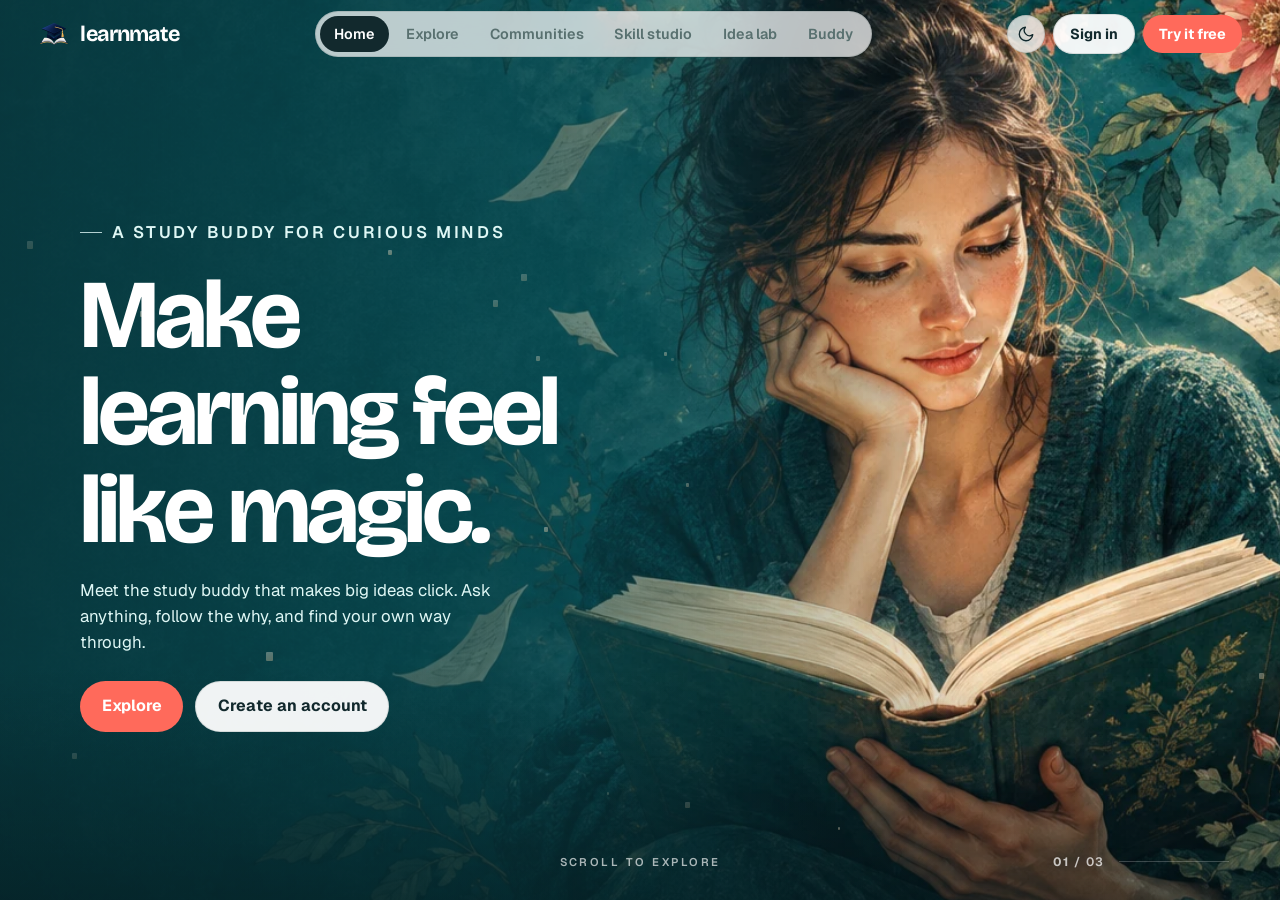
==== commit af15c86a: "better animations and fixes" ====
--- a/index.html
+++ b/index.html
@@ -6,7 +6,12 @@
 <title>LearnMate — learn together, think further</title>
 <link rel="preconnect" href="https://fonts.googleapis.com"><link rel="preconnect" href="https://fonts.gstatic.com" crossorigin>
 <link href="https://fonts.googleapis.com/css2?family=Bricolage+Grotesque:opsz,wght@12..96,500..800&family=Geist:wght@400..700&display=swap" rel="stylesheet">
-<link rel="icon" type="image/png" href="assets/logo-mark.png">
+<link rel="icon" id="favicon-ico" href="favicon.ico" sizes="any">
+<link rel="icon" id="favicon-32" type="image/png" sizes="32x32" href="assets/favicon-32x32.png">
+<link rel="icon" id="favicon-16" type="image/png" sizes="16x16" href="assets/favicon-16x16.png">
+<link rel="icon" id="favicon-mark" type="image/png" href="assets/logo-mark.png">
+<link rel="apple-touch-icon" id="apple-touch-icon" sizes="180x180" href="assets/apple-touch-icon.png">
+<link rel="manifest" href="manifest.json">
 <script src="theme.js"></script>
 <style>
 *{box-sizing:border-box}
@@ -33,42 +38,626 @@
 .pic{border-radius:24px;overflow:hidden;aspect-ratio:1;max-height:62vh;width:100%}.pic img{width:100%;height:100%;object-fit:cover;display:block}
 .win h2{font-size:clamp(36px,5vw,64px);margin-bottom:12px}.lead{color:var(--mute);max-width:46ch;margin-bottom:22px}
 /* home */
-/* home: a three-scene story the scroll moves through, with pointer depth */
-#home{padding:0;background:var(--deep);scrollbar-width:none}
+/* home: a three-scene story with smooth cinematic transitions and pointer depth */
+#home{padding:0;background:var(--deep);scrollbar-width:none;overflow:hidden}
 #home::-webkit-scrollbar{display:none}
-.tale{height:100vh;position:relative}
-#home.story .tale{height:300vh}
-.stage{position:sticky;top:0;height:100vh;overflow:hidden;background:var(--deep)}
-.shot{position:absolute;inset:0;width:100%;height:100%;object-fit:cover;object-position:70% 50%;transform-origin:60% 45%;will-change:transform,opacity;pointer-events:none}
-.shot+.shot{opacity:0}
-.blend{position:absolute;inset:0;z-index:1;pointer-events:none;background:var(--deep);opacity:0}
-.shade{position:absolute;inset:0;z-index:1;pointer-events:none;background:linear-gradient(90deg,#08373dee 0,#0a4a52aa 42%,transparent 75%)}
-.stage:after{content:"";position:absolute;left:0;right:0;bottom:0;height:26%;z-index:2;pointer-events:none;background:linear-gradient(transparent,#04191d99)}
-.dust{position:absolute;inset:0;z-index:2;overflow:hidden;pointer-events:none}
+.tale{height:100vh;position:relative;overflow:hidden}
+.stage{position:relative;height:100vh;overflow:hidden;background:var(--deep)}
+.shot{
+  position:absolute;
+  inset:-4% -4%;
+  width:108%;
+  height:108%;
+  object-fit:cover;
+  object-position:70% 50%;
+  transform-origin:55% 45%;
+  opacity:0;
+  visibility:hidden;
+  transform:translate3d(var(--px,0px),var(--py,0px),0) scale(1.09);
+  filter:grayscale(0) contrast(1);
+  transition:opacity 1.15s cubic-bezier(.16,1,.3,1),transform 1.5s cubic-bezier(.16,1,.3,1),visibility 1.15s cubic-bezier(.16,1,.3,1),filter .7s cubic-bezier(.22,1,.36,1);
+  will-change:transform,opacity,filter;
+  pointer-events:none;
+  z-index:1;
+}
+.shot.active{
+  opacity:1;
+  visibility:visible;
+  transform:translate3d(var(--px,0px),var(--py,0px),0) scale(1.025);
+  z-index:2;
+  filter:grayscale(0) contrast(1);
+  transition:opacity 1.15s cubic-bezier(.16,1,.3,1),transform 1.5s cubic-bezier(.16,1,.3,1),visibility 1.15s cubic-bezier(.16,1,.3,1),filter .7s cubic-bezier(.22,1,.36,1);
+}
+.shot.past{
+  opacity:0;
+  visibility:visible;
+  transform:translate3d(var(--px,0px),var(--py,0px),0) scale(0.985);
+  z-index:1;
+  transition:opacity .95s cubic-bezier(.22,1,.36,1),transform 1.3s cubic-bezier(.22,1,.36,1),visibility .95s;
+}
+.blend{display:none}
+.shade{position:absolute;inset:0;z-index:3;pointer-events:none;background:linear-gradient(90deg,#08373dee 0,#0a4a52aa 42%,transparent 75%)}
+.stage:after{content:"";position:absolute;left:0;right:0;bottom:0;height:26%;z-index:3;pointer-events:none;background:linear-gradient(transparent,#04191d99)}
+.dust{position:absolute;inset:0;z-index:4;overflow:hidden;pointer-events:none}
 .dust i{position:absolute;left:var(--x);top:var(--y);width:var(--s);height:calc(var(--s) * 1.3);background:linear-gradient(160deg,#fff8ea,#ffd9a8);border-radius:1px;opacity:var(--o);filter:blur(.4px);animation:drift var(--d) linear var(--delay) infinite}
 @keyframes drift{from{transform:translate3d(0,0,0) rotate(var(--r))}to{transform:translate3d(var(--dx),-130vh,0) rotate(var(--r2))}}
-.copy{position:absolute;inset:0;z-index:3;display:flex;align-items:center;padding:96px clamp(16px,4vw,56px) 40px;color:#fff;pointer-events:none}
+
+.copy{
+  position:absolute;
+  inset:0;
+  z-index:5;
+  display:flex;
+  align-items:center;
+  padding:96px clamp(16px,4vw,56px) 40px;
+  color:#fff;
+  opacity:0;
+  visibility:hidden;
+  pointer-events:none;
+  transform:translate3d(var(--cx,0px),var(--cy,0px),0);
+  transition:opacity .6s cubic-bezier(.22,1,.36,1),visibility .6s;
+}
 .copy .inner{width:100%;max-width:1120px;margin:0 auto}
+.copy .eyebrow,
+.copy h1,
+.copy h2,
+.copy .lead,
+.copy .row{
+  opacity:0;
+  transform:translate3d(0,24px,0);
+  transition:opacity .75s cubic-bezier(.16,1,.3,1),transform .85s cubic-bezier(.16,1,.3,1);
+  will-change:transform,opacity;
+}
+.copy.active{
+  opacity:1;
+  visibility:visible;
+  pointer-events:auto;
+}
+.copy.active .eyebrow{
+  opacity:1;
+  transform:translate3d(0,0,0);
+  transition-delay:.12s;
+}
+.copy.active h1,
+.copy.active h2{
+  opacity:1;
+  transform:translate3d(0,0,0);
+  transition-delay:.22s;
+}
+.copy.active .lead{
+  opacity:1;
+  transform:translate3d(0,0,0);
+  transition-delay:.32s;
+}
+.copy.active .row{
+  opacity:1;
+  transform:translate3d(0,0,0);
+  transition-delay:.42s;
+  pointer-events:auto;
+}
+.copy.past{
+  opacity:0;
+  visibility:visible;
+  pointer-events:none;
+  transition:opacity .45s ease,visibility .45s;
+}
+.copy.past .eyebrow,
+.copy.past h1,
+.copy.past h2,
+.copy.past .lead,
+.copy.past .row{
+  opacity:0;
+  transform:translate3d(0,-18px,0);
+  transition:opacity .4s ease,transform .45s ease;
+}
 .copy h1,.copy h2{font-size:clamp(44px,7.6vw,100px);max-width:9ch;margin:0 0 18px}
 .copy p{max-width:38ch;color:#dff7f5;font-size:1.05rem;margin:0 0 26px}
-.copy .row{pointer-events:auto}
-.copy[data-copy="1"],.copy[data-copy="2"]{opacity:0}
 .eyebrow{display:flex;align-items:center;gap:10px;margin:0 0 20px;color:#9fe9e2;font:600 .8rem/1 var(--fb);letter-spacing:.16em;text-transform:uppercase}
 .eyebrow:before{content:"";width:22px;height:1px;background:currentColor;opacity:.8}
-.tale-ui{position:absolute;right:clamp(16px,4vw,56px);bottom:32px;z-index:4;display:flex;align-items:center;gap:14px;color:#ffffffb8;font:600 .76rem/1 var(--fb);letter-spacing:.12em;pointer-events:none}
+.tale-ui{position:absolute;right:clamp(16px,4vw,56px);bottom:32px;z-index:6;display:flex;align-items:center;gap:14px;color:#ffffffb8;font:600 .76rem/1 var(--fb);letter-spacing:.12em;cursor:pointer;pointer-events:auto;user-select:none;transition:color .2s}
+.tale-ui:hover{color:#fff}
 .tline{width:110px;height:1px;background:#ffffff36;overflow:hidden}
-.tline i{display:block;height:100%;background:#fff;transform:scaleX(0);transform-origin:0 50%}
-.hint{position:absolute;left:50%;bottom:32px;z-index:4;transform:translateX(-50%);margin:0;color:#ffffffa8;font:600 .7rem/1 var(--fb);letter-spacing:.22em;text-transform:uppercase;pointer-events:none}
+.tline i{display:block;height:100%;background:#fff;transform:scaleX(0);transform-origin:0 50%;transition:transform .75s cubic-bezier(.16,1,.3,1)}
+.hint{position:absolute;left:50%;bottom:32px;z-index:6;transform:translateX(-50%);margin:0;color:#ffffffa8;font:600 .7rem/1 var(--fb);letter-spacing:.22em;text-transform:uppercase;cursor:pointer;pointer-events:auto;user-select:none;transition:opacity .4s ease,color .2s,transform .3s ease}
+.hint:hover{color:#fff}
 .row{display:flex;gap:12px;flex-wrap:wrap}
-/* explore */
-.cards{display:grid;grid-template-columns:repeat(3,1fr);gap:18px;margin-top:8px}
-.card{position:relative;border:0;padding:0;border-radius:22px;overflow:hidden;cursor:pointer;aspect-ratio:4/5;max-height:50vh;width:100%;text-align:left;background:var(--deep);transition:transform .2s}
-.card:hover{transform:translateY(-4px)}.card img{position:absolute;inset:0;width:100%;height:100%;object-fit:cover}
-.card span{position:absolute;inset:auto 0 0;padding:44px 18px 18px;color:#fff;font:700 1.3rem/1.15 var(--fh);letter-spacing:-.03em;background:linear-gradient(transparent,#000b)}
-.card small{display:block;font:400 .85rem var(--fb);opacity:.85;margin-top:4px}
-/* cursor sway: photos lean toward the pointer */
+/* explore page with interstellar backdrop */
+#explore{
+  position:absolute;
+  inset:0;
+  padding:88px clamp(16px,3vw,44px) 56px;
+  overflow-y:auto;
+  overflow-x:hidden;
+  background:#03070d;
+  color:#fff;
+  scrollbar-width:thin;
+  scrollbar-color:rgba(255,190,100,0.3) transparent;
+}
+#explore::-webkit-scrollbar{width:8px}
+#explore::-webkit-scrollbar-track{background:transparent}
+#explore::-webkit-scrollbar-thumb{background:rgba(255,190,100,0.25);border-radius:99px}
+#explore::-webkit-scrollbar-thumb:hover{background:rgba(255,190,100,0.45)}
+.explore-backdrop{
+  position:fixed;
+  inset:0;
+  z-index:0;
+  pointer-events:none;
+  overflow:hidden;
+}
+.explore-bg-img{
+  position:absolute;
+  top:0;
+  left:0;
+  width:100%;
+  height:130vh;
+  object-fit:cover;
+  object-position:center 20%;
+  transform:scale(1.08);
+  filter:brightness(0.9) contrast(1.12);
+  will-change:transform;
+}
+.explore-backdrop:after{
+  content:"";
+  position:absolute;
+  inset:0;
+  background:radial-gradient(circle at 50% 20%,rgba(0,0,0,0.1) 0%,rgba(3,7,13,0.58) 50%,rgba(2,5,9,0.94) 100%),
+              linear-gradient(180deg,rgba(3,7,12,0.25) 0%,rgba(2,5,9,0.7) 35%,rgba(2,4,8,0.96) 90%);
+}
+#explore .inner{
+  position:relative;
+  z-index:2;
+  max-width:1420px;
+  margin:0 auto;
+  min-height:auto;
+  justify-content:flex-start;
+}
+#explore h2{
+  color:#fff;
+  font-size:clamp(36px,4.5vw,56px);
+  text-shadow:0 4px 18px rgba(0,0,0,0.8);
+}
+#explore .lead{
+  color:rgba(255,255,255,0.78);
+  font-size:1.05rem;
+  max-width:54ch;
+  text-shadow:0 2px 10px rgba(0,0,0,0.7);
+  margin-bottom:20px;
+}
+#explore .cards{
+  display:grid;
+  grid-template-columns:repeat(3,1fr);
+  gap:18px;
+  margin-bottom:34px;
+}
+#explore .card{
+  position:relative;
+  border:1px solid rgba(255,215,140,0.22);
+  padding:0;
+  border-radius:22px;
+  overflow:hidden;
+  cursor:pointer;
+  height:210px;
+  max-height:none;
+  aspect-ratio:auto;
+  width:100%;
+  text-align:left;
+  background:var(--deep);
+  box-shadow:0 12px 30px rgba(0,0,0,0.5),0 0 20px rgba(255,180,80,0.1);
+  transition:transform .24s cubic-bezier(.2,.8,.3,1),border-color .24s,box-shadow .24s;
+}
+#explore .card:hover{
+  transform:translateY(-4px) scale(1.01);
+  border-color:rgba(255,215,140,0.6);
+  box-shadow:0 16px 36px rgba(0,0,0,0.6),0 0 26px rgba(255,180,80,0.22);
+}
+#explore .card img{
+  position:absolute;
+  inset:0;
+  width:100%;
+  height:100%;
+  object-fit:cover;
+}
+#explore .card span{
+  position:absolute;
+  inset:auto 0 0;
+  padding:26px 18px 18px;
+  color:#fff;
+  font:700 1.3rem/1.15 var(--fh);
+  letter-spacing:-.03em;
+  background:linear-gradient(180deg,transparent 0%,rgba(3,7,14,0.85) 60%,rgba(2,5,10,0.98) 100%);
+}
+#explore .card small{
+  display:block;
+  font:400 .85rem var(--fb);
+  opacity:.85;
+  margin-top:4px;
+}
+
+/* Explore Rabbit Hole Grid (5 rows x 6 columns) */
+.grid-section{
+  margin-top:16px;
+}
+.grid-header{
+  display:flex;
+  align-items:flex-end;
+  justify-content:space-between;
+  gap:16px;
+  margin-bottom:18px;
+  padding-bottom:12px;
+  border-bottom:1px solid rgba(255,255,255,0.12);
+}
+.grid-title{
+  font-family:var(--fh);
+  font-size:clamp(22px,2.4vw,32px);
+  margin:0 0 4px;
+  letter-spacing:-0.03em;
+  color:#fff;
+  text-shadow:0 2px 12px rgba(0,0,0,0.7);
+}
+.grid-sub{
+  margin:0;
+  color:rgba(255,255,255,0.7);
+  font-size:0.92rem;
+}
+.grid-badge{
+  padding:5px 14px;
+  border-radius:99px;
+  background:rgba(255,190,100,0.14);
+  border:1px solid rgba(255,190,100,0.3);
+  color:#ffca7a;
+  font-size:0.8rem;
+  font-weight:600;
+  letter-spacing:0.04em;
+  white-space:nowrap;
+}
+.rabbit-grid{
+  display:grid;
+  grid-template-columns:repeat(6,1fr);
+  gap:12px;
+  min-height:480px;
+  transition:opacity .22s ease;
+}
+.r-frame{
+  display:flex;
+  flex-direction:column;
+  justify-content:space-between;
+  padding:15px 14px;
+  min-height:148px;
+  border-radius:15px;
+  border:1px solid rgba(255,220,160,0.16);
+  background:rgba(10,20,30,0.62);
+  backdrop-filter:blur(14px);
+  color:#fff;
+  text-align:left;
+  cursor:pointer;
+  transition:transform .2s cubic-bezier(.2,.8,.3,1),border-color .2s,box-shadow .2s,background .2s;
+  position:relative;
+  overflow:hidden;
+}
+.r-frame:hover{
+  transform:translateY(-3px);
+  border-color:rgba(255,205,120,0.65);
+  background:rgba(18,32,46,0.8);
+  box-shadow:0 12px 24px rgba(0,0,0,0.45),0 0 16px rgba(255,185,90,0.18);
+}
+.r-badge{
+  align-self:flex-start;
+  font-size:0.68rem;
+  font-weight:700;
+  text-transform:uppercase;
+  letter-spacing:0.08em;
+  padding:3px 8px;
+  border-radius:6px;
+  background:rgba(255,185,90,0.14);
+  color:#ffca7a;
+  border:1px solid rgba(255,185,90,0.26);
+  margin-bottom:8px;
+}
+.r-title{
+  font-family:var(--fh);
+  font-size:1rem;
+  font-weight:700;
+  line-height:1.25;
+  letter-spacing:-0.02em;
+  color:#fff;
+  margin-bottom:6px;
+}
+.r-desc{
+  font-size:0.8rem;
+  line-height:1.38;
+  color:rgba(255,255,255,0.72);
+  margin-bottom:10px;
+  display:-webkit-box;
+  -webkit-line-clamp:3;
+  -webkit-box-orient:vertical;
+  overflow:hidden;
+}
+.r-footer{
+  display:flex;
+  align-items:center;
+  justify-content:space-between;
+  font-size:0.75rem;
+  font-weight:600;
+  color:#ffca7a;
+  opacity:0.85;
+  margin-top:auto;
+}
+.r-frame:hover .r-footer{
+  opacity:1;
+  color:#ffe0a8;
+}
+
+/* Empty frame placeholders */
+.r-frame.empty{
+  border:1px dashed rgba(255,255,255,0.22);
+  background:rgba(8,16,24,0.36);
+  cursor:pointer;
+}
+.r-frame.empty:hover{
+  transform:translateY(-2px);
+  border-color:rgba(255,220,160,0.45);
+  background:rgba(14,24,34,0.52);
+  box-shadow:0 8px 18px rgba(0,0,0,0.3);
+}
+.r-frame.empty .r-badge{
+  background:rgba(255,255,255,0.08);
+  color:rgba(255,255,255,0.65);
+  border-color:rgba(255,255,255,0.16);
+}
+.r-frame.empty .r-title{
+  color:rgba(255,255,255,0.7);
+}
+.r-frame.empty .r-desc{
+  color:rgba(255,255,255,0.42);
+}
+.r-frame.empty .r-footer{
+  color:rgba(255,255,255,0.45);
+}
+
+/* Pagination bar */
+.pagination-bar{
+  display:flex;
+  align-items:center;
+  justify-content:center;
+  gap:10px;
+  margin:32px auto 16px;
+  padding:12px 20px;
+  border-radius:99px;
+  background:rgba(8,16,24,0.68);
+  border:1px solid rgba(255,215,140,0.2);
+  backdrop-filter:blur(14px);
+  width:fit-content;
+}
+.page-btn{
+  border:1px solid rgba(255,255,255,0.16);
+  background:rgba(255,255,255,0.08);
+  color:#fff;
+  border-radius:99px;
+  padding:7px 16px;
+  font-size:0.86rem;
+  font-weight:600;
+  cursor:pointer;
+  transition:all .18s;
+  display:inline-flex;
+  align-items:center;
+  gap:6px;
+}
+.page-btn:hover:not(:disabled){
+  background:rgba(255,190,100,0.24);
+  border-color:rgba(255,190,100,0.5);
+  color:#ffda94;
+  transform:translateY(-1px);
+}
+.page-btn:disabled{
+  opacity:0.32;
+  cursor:not-allowed;
+  transform:none;
+}
+.page-indicator{
+  padding:0 12px;
+  font-size:0.88rem;
+  color:rgba(255,255,255,0.85);
+  font-weight:500;
+}
+.page-indicator b{
+  color:#ffbe6a;
+}
+
+@media(max-width:1300px){
+  .rabbit-grid{grid-template-columns:repeat(4,1fr)}
+}
+@media(max-width:960px){
+  .rabbit-grid{grid-template-columns:repeat(3,1fr)}
+  #explore .cards{grid-template-columns:1fr}
+}
+@media(max-width:640px){
+  .rabbit-grid{grid-template-columns:repeat(2,1fr)}
+  .grid-header{flex-direction:column;align-items:flex-start}
+  .pagination-bar{width:100%;justify-content:space-between;gap:6px;padding:10px 14px}
+  .page-btn{padding:6px 10px;font-size:0.78rem}
+}
 .card,.pic{transform-style:preserve-3d;will-change:transform;transition:transform .16s cubic-bezier(.2,.7,.3,1)}
 .card img,.pic img{will-change:transform;transition:transform .22s cubic-bezier(.2,.7,.3,1)}
+/* Skill Studio with Focus statue backdrop */
+#skills{
+  position:absolute;
+  inset:0;
+  padding:88px clamp(16px,4vw,48px) 40px;
+  overflow-y:auto;
+  overflow-x:hidden;
+  background:#020202;
+  color:#fff;
+  scrollbar-width:thin;
+  scrollbar-color:rgba(255,255,255,0.2) transparent;
+}
+#skills::-webkit-scrollbar{width:8px}
+#skills::-webkit-scrollbar-track{background:transparent}
+#skills::-webkit-scrollbar-thumb{background:rgba(255,255,255,0.2);border-radius:99px}
+#skills::-webkit-scrollbar-thumb:hover{background:rgba(255,255,255,0.35)}
+
+.skills-backdrop{
+  position:fixed;
+  inset:0;
+  z-index:0;
+  pointer-events:none;
+  overflow:hidden;
+}
+.skills-bg-img{
+  position:absolute;
+  top:0;
+  left:0;
+  width:100%;
+  height:100%;
+  object-fit:cover;
+  object-position:center center;
+  transform:scale(1.05);
+  filter:brightness(0.92) contrast(1.08);
+  will-change:transform;
+  transition:transform 0.25s cubic-bezier(.2,.8,.3,1);
+}
+.skills-backdrop:after{
+  content:"";
+  position:absolute;
+  inset:0;
+  background:radial-gradient(circle at 50% 50%, rgba(0,0,0,0.15) 0%, rgba(0,0,0,0.55) 60%, rgba(0,0,0,0.85) 100%),
+              linear-gradient(180deg, rgba(0,0,0,0.6) 0%, rgba(0,0,0,0.15) 35%, rgba(0,0,0,0.45) 70%, rgba(0,0,0,0.85) 100%);
+}
+
+.skills-inner{
+  position:relative;
+  z-index:2;
+  max-width:740px;
+  margin:0 auto;
+  min-height:100%;
+  display:flex;
+  flex-direction:column;
+  justify-content:center;
+}
+.skills-console{
+  background:rgba(8, 8, 10, 0.68);
+  backdrop-filter:blur(22px);
+  -webkit-backdrop-filter:blur(22px);
+  border:1px solid rgba(255, 255, 255, 0.16);
+  border-radius:26px;
+  padding:clamp(26px, 4vw, 42px);
+  box-shadow:0 24px 64px rgba(0,0,0,0.75), 0 0 40px rgba(255,255,255,0.03);
+  color:#fff;
+}
+.skills-badge{
+  display:inline-flex;
+  align-items:center;
+  gap:8px;
+  padding:4px 12px;
+  border-radius:99px;
+  background:rgba(255,255,255,0.1);
+  border:1px solid rgba(255,255,255,0.18);
+  color:rgba(255,255,255,0.85);
+  font:600 .76rem var(--fb);
+  letter-spacing:.08em;
+  text-transform:uppercase;
+  margin-bottom:14px;
+}
+.skills-console h2{
+  font-size:clamp(28px, 3.5vw, 44px);
+  color:#fff;
+  letter-spacing:-.03em;
+  margin:0 0 8px;
+  text-shadow:0 2px 14px rgba(0,0,0,0.6);
+}
+.skills-console .lead{
+  color:rgba(255,255,255,0.72);
+  margin:0 0 20px;
+  font-size:0.96rem;
+}
+.skills-console .chips{
+  display:flex;
+  gap:8px;
+  flex-wrap:wrap;
+  margin-bottom:18px;
+}
+.skills-console .chip{
+  border:1px solid rgba(255,255,255,0.18);
+  background:rgba(255,255,255,0.07);
+  color:rgba(255,255,255,0.85);
+  padding:.45em 1.15em;
+  border-radius:99px;
+  font-weight:600;
+  cursor:pointer;
+  transition:all .18s;
+}
+.skills-console .chip:hover{
+  background:rgba(255,255,255,0.16);
+  color:#fff;
+}
+.skills-console .chip[aria-selected=true]{
+  background:#fff;
+  color:#09090b;
+  border-color:#fff;
+  box-shadow:0 4px 14px rgba(255,255,255,0.25);
+}
+.skills-card{
+  background:rgba(255,255,255,0.04);
+  border:1px solid rgba(255,255,255,0.1);
+  border-radius:18px;
+  padding:20px;
+  margin-bottom:18px;
+}
+.skills-card h3{
+  color:#fff;
+  font-size:1.45rem;
+  margin:0 0 6px;
+  letter-spacing:-.02em;
+}
+.skills-summary{
+  color:rgba(255,255,255,0.75);
+  margin:0 0 14px;
+  font-size:0.92rem;
+}
+.skills-console .prompt{
+  margin:0;
+  padding:14px 16px;
+  background:rgba(255,255,255,0.06);
+  border-left:4px solid #fff;
+  border-radius:4px 12px 12px 4px;
+  color:#fff;
+  font-weight:600;
+  font-size:0.96rem;
+}
+.skills-console .bar{
+  height:8px;
+  border-radius:99px;
+  background:rgba(255,255,255,0.12);
+  overflow:hidden;
+  margin:16px 0 6px;
+}
+.skills-console .bar i{
+  display:block;
+  height:100%;
+  background:linear-gradient(90deg, #d4d4d8, #ffffff);
+  box-shadow:0 0 10px rgba(255,255,255,0.5);
+  transition:width .45s ease;
+}
+.skills-console .meta{
+  display:flex;
+  justify-content:space-between;
+  color:rgba(255,255,255,0.65);
+  font-size:.86rem;
+  margin-bottom:18px;
+}
+.skills-console .btn{
+  background:#fff;
+  color:#09090b;
+  font-weight:700;
+  padding:.75em 1.6em;
+  border-radius:99px;
+  box-shadow:0 6px 18px rgba(255,255,255,0.18);
+  transition:all .18s;
+}
+.skills-console .btn:hover{
+  background:#f4f4f5;
+  transform:translateY(-2px);
+  box-shadow:0 8px 24px rgba(255,255,255,0.28);
+}
+
 /* communities, skills, ideas */
 .chips{display:flex;gap:6px;flex-wrap:wrap;margin-bottom:10px}
 .chip{border:1px solid var(--line);background:#fff8;border-radius:99px;padding:.4em 1em;cursor:pointer;font-weight:600;font-size:.88rem}
@@ -117,18 +706,31 @@
 [data-mode=dark] #buddy{background:#0d2224!important}
 [data-mode=dark] #home .shade{background:linear-gradient(90deg,#04191de6 0,#062a2fcc 45%,#04191d22 82%)}
 [data-mode=dark] ::placeholder{color:var(--mute)}
-/* exit into sign in / sign up: the hero greys out and the copy clears, then
-   auth.html picks up the same photo and slides it into its column */
-#home{transition:background-color .45s ease}
-#home .shot{transition:filter .35s ease}
+/* exit into sign in / sign up: the hero smoothly desaturates into black and white,
+   the copy clears, then auth.html picks up the same photo and slides it into its column */
+#home{transition:background-color .6s ease}
 body.leaving{pointer-events:none}
-body.leaving .win{transition:opacity .28s ease}
+body.leaving .win{transition:opacity .35s ease}
 body.leaving #home{background:#fafafa}
 [data-mode=dark] body.leaving #home{background:#0f1012}
-body.leaving #home .shot{filter:grayscale(1) contrast(1.06)}
-[data-mode=dark] body.leaving #home .shot{filter:grayscale(1) contrast(1.06) brightness(.8)}
-body.leaving .win .inner{opacity:0;transform:translateY(-12px);transition:opacity .28s ease,transform .34s ease}
-body.leaving .top{opacity:0;transform:translateY(-14px);transition:opacity .28s ease,transform .34s ease}
+body.leaving #home .shot{
+  filter:grayscale(1) contrast(1.06);
+  transition:filter .65s cubic-bezier(.22,1,.36,1)!important;
+}
+[data-mode=dark] body.leaving #home .shot{
+  filter:grayscale(1) contrast(1.06) brightness(.8);
+  transition:filter .65s cubic-bezier(.22,1,.36,1)!important;
+}
+body.leaving #home .shade,
+body.leaving #home .stage:after,
+body.leaving #home .dust{
+  opacity:0;
+  transition:opacity .55s ease;
+}
+body.leaving .win .inner{opacity:0;transform:translateY(-12px);transition:opacity .32s ease,transform .38s ease}
+body.leaving .top{opacity:0;transform:translateY(-14px);transition:opacity .32s ease,transform .38s ease}
+body.leaving .tale-ui,
+body.leaving .hint{opacity:0;transition:opacity .28s ease}
 /* window entrance animations */
 @keyframes lmCloseIn{from{opacity:0;filter:blur(8px);transform:translateX(var(--dx,0)) scale(1.12)}to{opacity:1;filter:blur(0);transform:none}}
 @keyframes lmRise{from{opacity:0;transform:translateY(14px)}to{opacity:1;transform:none}}
@@ -167,14 +769,14 @@
 <section class="win" id="home" aria-label="Home">
   <div class="tale">
     <div class="stage">
-      <img class="shot" src="assets/hero-wide.webp" alt="">
+      <img class="shot active" src="assets/hero-wide.webp" alt="">
       <img class="shot" src="assets/astronaut-generated.webp" alt="">
       <img class="shot" src="assets/collective-thinking.webp" alt="">
       <div class="blend" aria-hidden="true"></div>
       <div class="shade" aria-hidden="true"></div>
       <div class="dust" aria-hidden="true"></div>
 
-      <div class="copy" data-copy="0"><div class="inner">
+      <div class="copy active" data-copy="0"><div class="inner">
         <p class="eyebrow">A study buddy for curious minds</p>
         <h1>Make learning feel like magic.</h1>
         <p class="lead">Meet the study buddy that makes big ideas click. Ask anything, follow the why, and find your own way through.</p>
@@ -201,15 +803,224 @@
   </div>
 </section>
 
-<section class="win" id="explore" aria-label="Explore"><div class="inner">
-  <h2>Pick a rabbit hole.</h2><p class="lead">Science, patterns, people. Choose one and your buddy will start the conversation.</p>
-  <div class="cards">
-    <button class="card" data-ask="Why is the sky blue?"><img src="assets/astronaut-generated.webp" alt=""><span>Wonder about science<small>Why is the sky blue?</small></span></button>
-    <button class="card" data-ask="Why do patterns show up everywhere in nature?"><img src="assets/mind-garden.webp" alt=""><span>Find the patterns<small>Why do patterns show up in nature?</small></span></button>
-    <button class="card" data-ask="How do groups think better than one person?"><img src="assets/collective-thinking.webp" alt=""><span>Think with others<small>How do groups think better?</small></span></button>
-  </div></div>
+<section class="win" id="explore" aria-label="Explore">
+  <div class="explore-backdrop" aria-hidden="true">
+    <img src="assets/explore-backdrop.jpg" alt="" class="explore-bg-img" id="exploreBgImg">
+  </div>
+  <div class="inner">
+    <h2>Pick a rabbit hole.</h2>
+    <p class="lead">Science, patterns, people. Choose one and your buddy will start the conversation.</p>
+    
+    <div class="cards">
+      <button class="card" data-ask="Why is the sky blue?"><img src="assets/astronaut-generated.webp" alt=""><span>Wonder about science<small>Why is the sky blue?</small></span></button>
+      <button class="card" data-ask="Why do patterns show up everywhere in nature?"><img src="assets/mind-garden.webp" alt=""><span>Find the patterns<small>Why do patterns show up in nature?</small></span></button>
+      <button class="card" data-ask="How do groups think better than one person?"><img src="assets/collective-thinking.webp" alt=""><span>Think with others<small>How do groups think better?</small></span></button>
+    </div>
+
+    <!-- Rabbit Hole Grid: 5 rows of 6 columns (30 cards) -->
+    <div class="grid-section">
+      <div class="grid-header">
+        <div>
+          <h3 class="grid-title">Dive Deeper into the Rabbit Holes</h3>
+          <p class="grid-sub">5 rows × 6 columns of mind-expanding inquiries. Click any portal to investigate with Buddy.</p>
+        </div>
+        <div class="grid-badge" id="gridPageBadge">Page 1 of 2 · 30 Active Inquiries</div>
+      </div>
+
+      <div class="rabbit-grid" id="rabbitGrid">
+        <button class="r-frame" data-ask="What really happens to information that falls into a black hole?">
+          <div class="r-badge">Cosmos</div>
+          <div class="r-title">Event Horizons</div>
+          <div class="r-desc">What really happens to information that falls into a black hole?</div>
+          <div class="r-footer"><span>Explore rabbit hole</span><svg viewBox="0 0 16 16" width="12" height="12" fill="none" stroke="currentColor" stroke-width="2"><path d="M3 8h10M9 4l4 4-4 4"/></svg></div>
+        </button>
+        <button class="r-frame" data-ask="Can two particles communicate instantaneously across galaxies?">
+          <div class="r-badge">Quantum</div>
+          <div class="r-title">Entanglement</div>
+          <div class="r-desc">Can two particles communicate instantaneously across galaxies?</div>
+          <div class="r-footer"><span>Explore rabbit hole</span><svg viewBox="0 0 16 16" width="12" height="12" fill="none" stroke="currentColor" stroke-width="2"><path d="M3 8h10M9 4l4 4-4 4"/></svg></div>
+        </button>
+        <button class="r-frame" data-ask="Why does physical neural firing give rise to subjective feeling?">
+          <div class="r-badge">Mind</div>
+          <div class="r-title">Consciousness</div>
+          <div class="r-desc">Why does physical neural firing give rise to subjective feeling?</div>
+          <div class="r-footer"><span>Explore rabbit hole</span><svg viewBox="0 0 16 16" width="12" height="12" fill="none" stroke="currentColor" stroke-width="2"><path d="M3 8h10M9 4l4 4-4 4"/></svg></div>
+        </button>
+        <button class="r-frame" data-ask="If intelligent alien life is probable, why is the universe silent?">
+          <div class="r-badge">Cosmology</div>
+          <div class="r-title">Fermi Paradox</div>
+          <div class="r-desc">If intelligent alien life is probable, why is the universe silent?</div>
+          <div class="r-footer"><span>Explore rabbit hole</span><svg viewBox="0 0 16 16" width="12" height="12" fill="none" stroke="currentColor" stroke-width="2"><path d="M3 8h10M9 4l4 4-4 4"/></svg></div>
+        </button>
+        <button class="r-frame" data-ask="Can a mathematical system ever prove every truth within itself?">
+          <div class="r-badge">Math</div>
+          <div class="r-title">Incompleteness</div>
+          <div class="r-desc">Can a mathematical system ever prove every truth within itself?</div>
+          <div class="r-footer"><span>Explore rabbit hole</span><svg viewBox="0 0 16 16" width="12" height="12" fill="none" stroke="currentColor" stroke-width="2"><path d="M3 8h10M9 4l4 4-4 4"/></svg></div>
+        </button>
+        <button class="r-frame" data-ask="Why does entropy dictate time only marches forward, never backward?">
+          <div class="r-badge">Physics</div>
+          <div class="r-title">Arrow of Time</div>
+          <div class="r-desc">Why does entropy dictate time only marches forward, never backward?</div>
+          <div class="r-footer"><span>Explore rabbit hole</span><svg viewBox="0 0 16 16" width="12" height="12" fill="none" stroke="currentColor" stroke-width="2"><path d="M3 8h10M9 4l4 4-4 4"/></svg></div>
+        </button>
+        <button class="r-frame" data-ask="How do chemical reactions create zebra stripes and leopard spots?">
+          <div class="r-badge">Biology</div>
+          <div class="r-title">Turing Patterns</div>
+          <div class="r-desc">How do chemical reactions create zebra stripes and leopard spots?</div>
+          <div class="r-footer"><span>Explore rabbit hole</span><svg viewBox="0 0 16 16" width="12" height="12" fill="none" stroke="currentColor" stroke-width="2"><path d="M3 8h10M9 4l4 4-4 4"/></svg></div>
+        </button>
+        <button class="r-frame" data-ask="If every single part of you is replaced, are you still the same entity?">
+          <div class="r-badge">Philosophy</div>
+          <div class="r-title">Ship of Theseus</div>
+          <div class="r-desc">If every single part of you is replaced, are you still the same entity?</div>
+          <div class="r-footer"><span>Explore rabbit hole</span><svg viewBox="0 0 16 16" width="12" height="12" fill="none" stroke="currentColor" stroke-width="2"><path d="M3 8h10M9 4l4 4-4 4"/></svg></div>
+        </button>
+        <button class="r-frame" data-ask="Can an algorithm exist that predicts whether all programs will terminate?">
+          <div class="r-badge">Computing</div>
+          <div class="r-title">Halting Problem</div>
+          <div class="r-desc">Can an algorithm exist that predicts whether all programs will terminate?</div>
+          <div class="r-footer"><span>Explore rabbit hole</span><svg viewBox="0 0 16 16" width="12" height="12" fill="none" stroke="currentColor" stroke-width="2"><path d="M3 8h10M9 4l4 4-4 4"/></svg></div>
+        </button>
+        <button class="r-frame" data-ask="Does the vocabulary of your language limit the concepts you can perceive?">
+          <div class="r-badge">Language</div>
+          <div class="r-title">Linguistic Relativity</div>
+          <div class="r-desc">Does the vocabulary of your language limit the concepts you can perceive?</div>
+          <div class="r-footer"><span>Explore rabbit hole</span><svg viewBox="0 0 16 16" width="12" height="12" fill="none" stroke="currentColor" stroke-width="2"><path d="M3 8h10M9 4l4 4-4 4"/></svg></div>
+        </button>
+        <button class="r-frame" data-ask="How do subterranean fungal networks share resources between trees?">
+          <div class="r-badge">Forests</div>
+          <div class="r-title">Wood Wide Web</div>
+          <div class="r-desc">How do subterranean fungal networks share resources between trees?</div>
+          <div class="r-footer"><span>Explore rabbit hole</span><svg viewBox="0 0 16 16" width="12" height="12" fill="none" stroke="currentColor" stroke-width="2"><path d="M3 8h10M9 4l4 4-4 4"/></svg></div>
+        </button>
+        <button class="r-frame" data-ask="What is the invisible 95% of the cosmos that shapes entire galaxies?">
+          <div class="r-badge">Universe</div>
+          <div class="r-title">Dark Matter</div>
+          <div class="r-desc">What is the invisible 95% of the cosmos that shapes entire galaxies?</div>
+          <div class="r-footer"><span>Explore rabbit hole</span><svg viewBox="0 0 16 16" width="12" height="12" fill="none" stroke="currentColor" stroke-width="2"><path d="M3 8h10M9 4l4 4-4 4"/></svg></div>
+        </button>
+        <button class="r-frame" data-ask="Why do musical intervals trigger universal emotional resonance?">
+          <div class="r-badge">Acoustics</div>
+          <div class="r-title">Harmonic Series</div>
+          <div class="r-desc">Why do musical intervals trigger universal emotional resonance?</div>
+          <div class="r-footer"><span>Explore rabbit hole</span><svg viewBox="0 0 16 16" width="12" height="12" fill="none" stroke="currentColor" stroke-width="2"><path d="M3 8h10M9 4l4 4-4 4"/></svg></div>
+        </button>
+        <button class="r-frame" data-ask="Why do organisms grow disproportionately massive in total darkness?">
+          <div class="r-badge">Abyss</div>
+          <div class="r-title">Deep Sea Giants</div>
+          <div class="r-desc">Why do organisms grow disproportionately massive in total darkness?</div>
+          <div class="r-footer"><span>Explore rabbit hole</span><svg viewBox="0 0 16 16" width="12" height="12" fill="none" stroke="currentColor" stroke-width="2"><path d="M3 8h10M9 4l4 4-4 4"/></svg></div>
+        </button>
+        <button class="r-frame" data-ask="Does your visual cortex hallucinate your perception of the world?">
+          <div class="r-badge">Perception</div>
+          <div class="r-title">Constructed Reality</div>
+          <div class="r-desc">Does your visual cortex hallucinate your perception of the world?</div>
+          <div class="r-footer"><span>Explore rabbit hole</span><svg viewBox="0 0 16 16" width="12" height="12" fill="none" stroke="currentColor" stroke-width="2"><path d="M3 8h10M9 4l4 4-4 4"/></svg></div>
+        </button>
+        <button class="r-frame" data-ask="How was a complex mechanical astronomical clock built 2,000 years ago?">
+          <div class="r-badge">Antiquity</div>
+          <div class="r-title">Antikythera</div>
+          <div class="r-desc">How was a complex mechanical astronomical clock built 2,000 years ago?</div>
+          <div class="r-footer"><span>Explore rabbit hole</span><svg viewBox="0 0 16 16" width="12" height="12" fill="none" stroke="currentColor" stroke-width="2"><path d="M3 8h10M9 4l4 4-4 4"/></svg></div>
+        </button>
+        <button class="r-frame" data-ask="Why has natural selection repeatedly evolved animals into crabs?">
+          <div class="r-badge">Evolution</div>
+          <div class="r-title">Carcinisation</div>
+          <div class="r-desc">Why has natural selection repeatedly evolved animals into crabs?</div>
+          <div class="r-footer"><span>Explore rabbit hole</span><svg viewBox="0 0 16 16" width="12" height="12" fill="none" stroke="currentColor" stroke-width="2"><path d="M3 8h10M9 4l4 4-4 4"/></svg></div>
+        </button>
+        <button class="r-frame" data-ask="Why does rational individual self-interest create collective ruin?">
+          <div class="r-badge">Strategy</div>
+          <div class="r-title">Game Theory</div>
+          <div class="r-desc">Why does rational individual self-interest create collective ruin?</div>
+          <div class="r-footer"><span>Explore rabbit hole</span><svg viewBox="0 0 16 16" width="12" height="12" fill="none" stroke="currentColor" stroke-width="2"><path d="M3 8h10M9 4l4 4-4 4"/></svg></div>
+        </button>
+        <button class="r-frame" data-ask="Is the phi spiral a universal cosmic blueprint or human pattern-matching?">
+          <div class="r-badge">Geometry</div>
+          <div class="r-title">Golden Ratio</div>
+          <div class="r-desc">Is the phi spiral a universal cosmic blueprint or human pattern-matching?</div>
+          <div class="r-footer"><span>Explore rabbit hole</span><svg viewBox="0 0 16 16" width="12" height="12" fill="none" stroke="currentColor" stroke-width="2"><path d="M3 8h10M9 4l4 4-4 4"/></svg></div>
+        </button>
+        <button class="r-frame" data-ask="Why can the human neocortex only genuinely sustain ~150 social bonds?">
+          <div class="r-badge">Social</div>
+          <div class="r-title">Dunbar's Number</div>
+          <div class="r-desc">Why can the human neocortex only genuinely sustain ~150 social bonds?</div>
+          <div class="r-footer"><span>Explore rabbit hole</span><svg viewBox="0 0 16 16" width="12" height="12" fill="none" stroke="currentColor" stroke-width="2"><path d="M3 8h10M9 4l4 4-4 4"/></svg></div>
+        </button>
+        <button class="r-frame" data-ask="Can ancestral trauma or nutrition alter gene expression across generations?">
+          <div class="r-badge">Genetics</div>
+          <div class="r-title">Epigenetics</div>
+          <div class="r-desc">Can ancestral trauma or nutrition alter gene expression across generations?</div>
+          <div class="r-footer"><span>Explore rabbit hole</span><svg viewBox="0 0 16 16" width="12" height="12" fill="none" stroke="currentColor" stroke-width="2"><path d="M3 8h10M9 4l4 4-4 4"/></svg></div>
+        </button>
+        <button class="r-frame" data-ask="What are the statistical odds that we live inside an ancestor simulation?">
+          <div class="r-badge">Reality</div>
+          <div class="r-title">Simulation Matrix</div>
+          <div class="r-desc">What are the statistical odds that we live inside an ancestor simulation?</div>
+          <div class="r-footer"><span>Explore rabbit hole</span><svg viewBox="0 0 16 16" width="12" height="12" fill="none" stroke="currentColor" stroke-width="2"><path d="M3 8h10M9 4l4 4-4 4"/></svg></div>
+        </button>
+        <button class="r-frame" data-ask="Can deterministic non-linear systems ever be reliably predicted?">
+          <div class="r-badge">Chaos</div>
+          <div class="r-title">Butterfly Effect</div>
+          <div class="r-desc">Can deterministic non-linear systems ever be reliably predicted?</div>
+          <div class="r-footer"><span>Explore rabbit hole</span><svg viewBox="0 0 16 16" width="12" height="12" fill="none" stroke="currentColor" stroke-width="2"><path d="M3 8h10M9 4l4 4-4 4"/></svg></div>
+        </button>
+        <button class="r-frame" data-ask="Why does an android become unsettling right before it looks human?">
+          <div class="r-badge">Robotics</div>
+          <div class="r-title">Uncanny Valley</div>
+          <div class="r-desc">Why does an android become unsettling right before it looks human?</div>
+          <div class="r-footer"><span>Explore rabbit hole</span><svg viewBox="0 0 16 16" width="12" height="12" fill="none" stroke="currentColor" stroke-width="2"><path d="M3 8h10M9 4l4 4-4 4"/></svg></div>
+        </button>
+        <button class="r-frame" data-ask="How do acoustic shockwaves in liquid collapse bubbles into star-hot plasma?">
+          <div class="r-badge">Energy</div>
+          <div class="r-title">Sonoluminescence</div>
+          <div class="r-desc">How do acoustic shockwaves in liquid collapse bubbles into star-hot plasma?</div>
+          <div class="r-footer"><span>Explore rabbit hole</span><svg viewBox="0 0 16 16" width="12" height="12" fill="none" stroke="currentColor" stroke-width="2"><path d="M3 8h10M9 4l4 4-4 4"/></svg></div>
+        </button>
+        <button class="r-frame" data-ask="How did a runaway global freeze trigger the explosion of complex life?">
+          <div class="r-badge">Planetary</div>
+          <div class="r-title">Snowball Earth</div>
+          <div class="r-desc">How did a runaway global freeze trigger the explosion of complex life?</div>
+          <div class="r-footer"><span>Explore rabbit hole</span><svg viewBox="0 0 16 16" width="12" height="12" fill="none" stroke="currentColor" stroke-width="2"><path d="M3 8h10M9 4l4 4-4 4"/></svg></div>
+        </button>
+        <button class="r-frame" data-ask="What secrets are locked inside Linear A and the Indus Valley script?">
+          <div class="r-badge">Paleography</div>
+          <div class="r-title">Lost Scripts</div>
+          <div class="r-desc">What secrets are locked inside Linear A and the Indus Valley script?</div>
+          <div class="r-footer"><span>Explore rabbit hole</span><svg viewBox="0 0 16 16" width="12" height="12" fill="none" stroke="currentColor" stroke-width="2"><path d="M3 8h10M9 4l4 4-4 4"/></svg></div>
+        </button>
+        <button class="r-frame" data-ask="How do self-regulating loops govern cells, ecologies, and climates?">
+          <div class="r-badge">Systems</div>
+          <div class="r-title">Feedback Loops</div>
+          <div class="r-desc">How do self-regulating loops govern cells, ecologies, and climates?</div>
+          <div class="r-footer"><span>Explore rabbit hole</span><svg viewBox="0 0 16 16" width="12" height="12" fill="none" stroke="currentColor" stroke-width="2"><path d="M3 8h10M9 4l4 4-4 4"/></svg></div>
+        </button>
+        <button class="r-frame" data-ask="How does a brainless single-celled organism calculate optimal rail routes?">
+          <div class="r-badge">Intelligence</div>
+          <div class="r-title">Slime Mold Logic</div>
+          <div class="r-desc">How does a brainless single-celled organism calculate optimal rail routes?</div>
+          <div class="r-footer"><span>Explore rabbit hole</span><svg viewBox="0 0 16 16" width="12" height="12" fill="none" stroke="currentColor" stroke-width="2"><path d="M3 8h10M9 4l4 4-4 4"/></svg></div>
+        </button>
+        <button class="r-frame" data-ask="What unseen supercluster is hauling our entire quadrant of space toward it?">
+          <div class="r-badge">Deep Space</div>
+          <div class="r-title">Great Attractor</div>
+          <div class="r-desc">What unseen supercluster is hauling our entire quadrant of space toward it?</div>
+          <div class="r-footer"><span>Explore rabbit hole</span><svg viewBox="0 0 16 16" width="12" height="12" fill="none" stroke="currentColor" stroke-width="2"><path d="M3 8h10M9 4l4 4-4 4"/></svg></div>
+        </button>
+      </div>
+
+      <!-- Pagination bar -->
+      <div class="pagination-bar" role="navigation" aria-label="Rabbit holes pagination">
+        <button class="page-btn" id="btnFirst" title="First page" disabled>« First</button>
+        <button class="page-btn" id="btnPrev" title="Previous page" disabled>‹ Previous</button>
+        <div class="page-indicator" id="pageIndicator">Page <b>1</b> of <b>2</b></div>
+        <button class="page-btn" id="btnNext" title="Next page">Next ›</button>
+        <button class="page-btn" id="btnLast" title="Last page">Last »</button>
+      </div>
+    </div>
+  </div>
 </section>
-
 <section class="win" id="communities" aria-label="Communities" style="background:#e1f0ea"><div class="inner two">
   <div class="pic"><img src="assets/collective-thinking.webp" alt="Layered figures inside an eye"></div>
   <div><h2>Many minds, more possibility.</h2><p class="lead">Small circles around one big question.</p>
@@ -220,13 +1031,32 @@
   </div></div>
 </section>
 
-<section class="win" id="skills" aria-label="Skill studio"><div class="inner two">
-  <div class="pic"><img src="assets/mind-garden.webp" alt="A mind with ideas growing through it"></div>
-  <div><h2>Build a mind that keeps opening.</h2>
-    <div class="chips" role="tablist" aria-label="Skill" id="tabs"></div>
-    <h3 id="xt" style="font-size:1.6rem"></h3><p class="lead" id="xd" style="margin:8px 0 0"></p><div class="prompt" id="xp"></div>
-    <div class="bar"><i id="pb" style="width:18%"></i></div><div class="meta"><span id="pp">18%</span><span id="rc">0 reps today</span></div>
-    <button class="btn" id="rep">Mark one rep done</button></div></div>
+<section class="win" id="skills" aria-label="Skill studio">
+  <div class="skills-backdrop" aria-hidden="true">
+    <img src="assets/skills-backdrop.jpg" alt="David statue with FOCUS typography" class="skills-bg-img" id="skillsBgImg">
+  </div>
+  <div class="inner skills-inner">
+    <div class="skills-console">
+      <div class="skills-badge">Skill studio · Deliberate practice</div>
+      <h2>Build a mind that keeps opening.</h2>
+      <p class="lead">Select a mental discipline to sharpen. Stay with one good question and mark your reps.</p>
+
+      <div class="chips" role="tablist" aria-label="Skill" id="tabs"></div>
+      
+      <div class="skills-card">
+        <h3 id="xt"></h3>
+        <p class="skills-summary" id="xd"></p>
+        <div class="prompt" id="xp"></div>
+      </div>
+
+      <div class="skills-progress">
+        <div class="bar"><i id="pb" style="width:18%"></i></div>
+        <div class="meta"><span id="pp">18%</span><span id="rc">0 reps today</span></div>
+      </div>
+
+      <button class="btn" id="rep">Mark one rep done</button>
+    </div>
+  </div>
 </section>
 
 <section class="win" id="ideas" aria-label="Idea lab" style="background:#fde4db"><div class="inner two">
@@ -282,7 +1112,102 @@
 splitHero();
 $$('[data-go]').forEach(b=>b.addEventListener('click',e=>{e.preventDefault();show(b.dataset.go)}));
 window.addEventListener('hashchange',()=>show(location.hash.slice(1),false));show(location.hash.slice(1)||'home',false);
-$$('[data-ask]').forEach(c=>c.onclick=()=>{show('buddy');$('#q').value=c.dataset.ask;$('#q').focus()});
+// Unified handler for all rabbit hole cards (initial + paginated)
+document.addEventListener('click', e => {
+  const card = e.target.closest('[data-ask]');
+  if (!card) return;
+  const ask = card.dataset.ask;
+  if (!ask) return;
+  e.preventDefault();
+  show('buddy');
+  const q = $('#q');
+  if (q) {
+    q.value = ask;
+    q.focus();
+  }
+});
+
+// Explore backdrop smooth parallax scroll
+(() => {
+  const explore = $('#explore');
+  const bg = $('#exploreBgImg');
+  if (!explore || !bg) return;
+  explore.addEventListener('scroll', () => {
+    const max = Math.max(1, explore.scrollHeight - explore.clientHeight);
+    const ratio = Math.min(1, Math.max(0, explore.scrollTop / max));
+    bg.style.transform = `scale(1.08) translateY(${(ratio * -95).toFixed(1)}px)`;
+  }, { passive: true });
+})();
+
+// Explore rabbit holes pagination (Page 1: 30 active ideas, Page 2: 30 ready frames)
+(() => {
+  const grid = document.getElementById('rabbitGrid');
+  const btnFirst = document.getElementById('btnFirst');
+  const btnPrev = document.getElementById('btnPrev');
+  const btnNext = document.getElementById('btnNext');
+  const btnLast = document.getElementById('btnLast');
+  const pageIndicator = document.getElementById('pageIndicator');
+  const pageBadge = document.getElementById('gridPageBadge');
+  if (!grid || !btnFirst) return;
+
+  const rawPage1 = grid.innerHTML;
+
+  // Generate 30 empty placeholder frames for page 2
+  let p2HTML = '';
+  for (let i = 31; i <= 60; i++) {
+    p2HTML += `        <button class="r-frame empty" data-ask="Explore portal #${i}: What is an intriguing inquiry waiting to be discovered here?">
+          <div class="r-badge">Frame #${i}</div>
+          <div class="r-title">Reserved Portal</div>
+          <div class="r-desc">Awaiting next rabbit hole topic. Frame initialized and ready to connect with your Buddy.</div>
+          <div class="r-footer"><span>Tap to explore frame</span><svg viewBox="0 0 16 16" width="12" height="12" fill="none" stroke="currentColor" stroke-width="2"><path d="M8 3v10M3 8h10"/></svg></div>
+        </button>\n`;
+  }
+
+  const totalPages = 2;
+  let currentPage = 1;
+
+  function renderPage(page) {
+    currentPage = page;
+    grid.style.opacity = '0';
+    setTimeout(() => {
+      if (page === 1) {
+        grid.innerHTML = rawPage1;
+        if (pageBadge) pageBadge.textContent = 'Page 1 of 2 · 30 Active Inquiries';
+      } else {
+        grid.innerHTML = p2HTML;
+        if (pageBadge) pageBadge.textContent = 'Page 2 of 2 · 30 Ready Portal Frames';
+      }
+      grid.style.opacity = '1';
+    }, 150);
+
+    btnFirst.disabled = (currentPage === 1);
+    btnPrev.disabled = (currentPage === 1);
+    btnNext.disabled = (currentPage === totalPages);
+    btnLast.disabled = (currentPage === totalPages);
+    if (pageIndicator) pageIndicator.innerHTML = `Page <b>${currentPage}</b> of <b>${totalPages}</b>`;
+  }
+
+  btnFirst.addEventListener('click', () => renderPage(1));
+  btnPrev.addEventListener('click', () => { if (currentPage > 1) renderPage(currentPage - 1); });
+  btnNext.addEventListener('click', () => { if (currentPage < totalPages) renderPage(currentPage + 1); });
+  btnLast.addEventListener('click', () => renderPage(totalPages));
+})();
+// Skills backdrop sway
+(() => {
+  const skills = $('#skills');
+  const bg = $('#skillsBgImg');
+  if (!skills || !bg) return;
+  if (matchMedia('(prefers-reduced-motion: reduce)').matches) return;
+
+  window.addEventListener('pointermove', e => {
+    if (document.body.dataset.win !== 'skills') return;
+    if (e.pointerType === 'touch') return;
+    const x = (e.clientX / innerWidth - 0.5) * 20;
+    const y = (e.clientY / innerHeight - 0.5) * 14;
+    bg.style.transform = `scale(1.05) translate3d(${(x * -0.5).toFixed(1)}px, ${(y * -0.5).toFixed(1)}px, 0)`;
+  }, { passive: true });
+})();
+
 /* Cursor sway: each photo tilts and drifts toward the pointer, its image counter-moves for depth. */
 if(!matchMedia('(prefers-reduced-motion: reduce)').matches){
   $$('.card,.pic').forEach(el=>{
@@ -320,66 +1245,202 @@
 $('#pin').onclick=()=>{const s=document.createElement('span');s.textContent=idea;$('#wall').prepend(s);$('#pin').disabled=true};
 $('#sendf').onsubmit=e=>{e.preventDefault();const q=$('#q').value.trim();if(!q)return;const add=(c,t)=>{const d=document.createElement('div');d.className='m '+c;d.textContent=t;$('#chat').append(d);$('#chat').scrollTop=1e9};add('u',q);$('#q').value='';setTimeout(()=>add('b',`Good one. A full answer to “${q}” would give a clear explanation, an example and a next question. This is a preview, so real answers come later.`),400)};
 try{if(JSON.parse(localStorage.getItem('lm_session')||'null')){$('#si').remove();$('#su').textContent='Open LearnMate';$('#su').href='app.html'}}catch(e){}
-/* Home story: the scroll moves a camera through three scenes, the pointer adds
-   depth. The camera state is handed to auth.html so the photo carries over. */
+/* Home story: one-scroll snap transition through scenes with cinematic reveal and pointer depth */
 (() => {
   const home=$('#home');
   if(!home) return;
-  const tale=home.querySelector('.tale'),shots=[...home.querySelectorAll('.shot')];
+  const shots=[...home.querySelectorAll('.shot')];
   const copies=[...home.querySelectorAll('.copy')];
-  const count=home.querySelector('.count b'),bar=home.querySelector('.tline i'),hint=home.querySelector('.hint'),blend=home.querySelector('.blend');
-  if(!tale||shots.length<2) return;
-  if(matchMedia('(prefers-reduced-motion: reduce)').matches) return;
-  home.classList.add('story');
-  const N=shots.length,clamp=(v,a,b)=>Math.min(b,Math.max(a,v));
-  const cam={src:shots[0].getAttribute('src'),zoom:1.04,dx:0,dy:0};
+  const count=home.querySelector('.count b'),bar=home.querySelector('.tline i'),hint=home.querySelector('.hint'),taleUi=home.querySelector('.tale-ui');
+  const N=shots.length;
+  if(N<2) return;
+
+  let current=0,isLocked=false,lockTimer=null,cleanPastTimer=null;
+  const cam={src:shots[0].getAttribute('src'),zoom:1.025,dx:0,dy:0};
   window.__cam=cam;
-  let px=0,py=0,tx=0,ty=0,active=-1;
-  function frame(now){
-    const max=Math.max(1,tale.offsetHeight-innerHeight);
-    const p=clamp(home.scrollTop/max,0,1),t=p*(N-1);
-    let best=0,bestO=-1;
+  let px=0,py=0,tx=0,ty=0;
+
+  function setScene(idx){
+    if(idx===current && shots[idx].classList.contains('active')) return;
+    const prevIdx=current;
+    current=idx;
+    
+    // Clear any previous cleanup
+    clearTimeout(cleanPastTimer);
+
+    // Update shots: current becomes active (z-index 2), prev becomes past (z-index 1)
     shots.forEach((s,i)=>{
-      const o=clamp(1-Math.abs(t-i),0,1);
-      const local=clamp(t-i,0,1);
-      const zoom=1.04+local*.17+Math.sin(now/9000+i)*.005;
-      const dx=(local-.5)*22+px*13,dy=(local-.5)*9+py*9;
-      s.style.opacity=o.toFixed(3);
-      s.style.transform=`translate3d(${dx.toFixed(2)}px,${dy.toFixed(2)}px,0) scale(${zoom.toFixed(4)})`;
-      s.style.visibility=o>.01?'visible':'hidden';
-      if(o>bestO){bestO=o;best=i;cam.src=s.getAttribute('src');cam.zoom=zoom;cam.dx=dx;cam.dy=dy}
+      if(i===current){
+        s.classList.remove('past');
+        s.classList.add('active');
+        s.setAttribute('aria-hidden','false');
+      }else if(i===prevIdx){
+        s.classList.remove('active');
+        s.classList.add('past');
+        s.setAttribute('aria-hidden','true');
+      }else{
+        s.classList.remove('active','past');
+        s.setAttribute('aria-hidden','true');
+      }
     });
+
+    // Update copies: current becomes active with staggered cascade, prev glides upward
     copies.forEach((c,i)=>{
-      const o=clamp((.5-Math.abs(t-i))/.22,0,1);
-      c.style.opacity=o.toFixed(3);
-      c.style.transform=`translate3d(${(px*-11).toFixed(2)}px,${((i<t?-1:1)*(1-o)*22- py*9).toFixed(2)}px,0)`;
-      c.inert=o<.55;
+      if(i===current){
+        c.classList.remove('past');
+        c.classList.add('active');
+        c.inert=false;
+      }else if(i===prevIdx){
+        c.classList.remove('active');
+        c.classList.add('past');
+        c.inert=true;
+      }else{
+        c.classList.remove('active','past');
+        c.inert=true;
+      }
     });
-    if(best!==active){active=best;if(count)count.textContent=String(best+1).padStart(2,'0')}
-    if(bar)bar.style.transform=`scaleX(${p.toFixed(4)})`;
-    if(blend)blend.style.opacity=(clamp(1-Math.abs(t-Math.floor(t)-.5)*2,0,1)*.42).toFixed(3);
-    if(hint)hint.style.opacity=String(clamp(1-p*10,0,1));
+
+    // Clean up .past class after transition completes (1150ms)
+    cleanPastTimer=setTimeout(()=>{
+      shots.forEach((s,i)=>{if(i!==current)s.classList.remove('past')});
+      copies.forEach((c,i)=>{if(i!==current)c.classList.remove('past')});
+    },1150);
+
+    if(count)count.textContent=String(current+1).padStart(2,'0');
+    if(bar)bar.style.transform=`scaleX(${current/(N-1)})`;
+    if(hint){
+      hint.textContent=current===N-1?'Back to top ↑':'Scroll to explore';
+      hint.style.opacity=current===0?'1':'0.75';
+    }
+    cam.src=shots[current].getAttribute('src');
   }
-  const loop=now=>{
-    px+=(tx-px)*.08;py+=(ty-py)*.08;
-    if(document.body.dataset.win==='home'&&!document.body.classList.contains('leaving'))frame(now);
-    requestAnimationFrame(loop);
-  };
-  requestAnimationFrame(loop);
-  window.addEventListener('pointermove',e=>{
-    if(e.pointerType==='touch')return;
-    tx=(e.clientX/innerWidth-.5)*2;ty=(e.clientY/innerHeight-.5)*2;
+
+  function goTo(idx){
+    if(idx<0||idx>=N||idx===current||isLocked) return;
+    isLocked=true;
+    setScene(idx);
+    clearTimeout(lockTimer);
+    lockTimer=setTimeout(()=>{
+      isLocked=false;
+      wheelDeltaSum=0;
+    },950);
+  }
+
+  // Initial setup without transition jump
+  shots.forEach((s,i)=>{
+    s.classList.toggle('active',i===0);
+    s.setAttribute('aria-hidden',String(i!==0));
+  });
+  copies.forEach((c,i)=>{
+    c.classList.toggle('active',i===0);
+    c.inert=i!==0;
+  });
+  if(count)count.textContent='01';
+  if(bar)bar.style.transform='scaleX(0)';
+  if(hint){
+    hint.textContent='Scroll to explore';
+    hint.style.opacity='1';
+  }
+
+  // Wheel snap on #home with momentum damping
+  let wheelDeltaSum=0,wheelResetTimer=null,lastWheelTime=0;
+  home.addEventListener('wheel',e=>{
+    if(document.body.dataset.win!=='home') return;
+    e.preventDefault();
+    if(isLocked) return;
+
+    const now=performance.now();
+    if(now-lastWheelTime>260){
+      wheelDeltaSum=0;
+    }
+    lastWheelTime=now;
+    wheelDeltaSum+=e.deltaY;
+
+    const threshold=36;
+    if(Math.abs(wheelDeltaSum)>=threshold){
+      if(wheelDeltaSum>0){
+        if(current<N-1) goTo(current+1);
+      }else{
+        if(current>0) goTo(current-1);
+      }
+      wheelDeltaSum=0;
+    }
+    clearTimeout(wheelResetTimer);
+    wheelResetTimer=setTimeout(()=>{wheelDeltaSum=0;},180);
+  },{passive:false});
+
+  // Touch swipe snap
+  let touchStartY=0,touchStartX=0;
+  home.addEventListener('touchstart',e=>{
+    if(document.body.dataset.win!=='home') return;
+    touchStartY=e.touches[0].clientY;
+    touchStartX=e.touches[0].clientX;
   },{passive:true});
-  home.addEventListener('scroll',()=>frame(performance.now()),{passive:true});
-  addEventListener('resize',()=>frame(performance.now()));
+
+  home.addEventListener('touchend',e=>{
+    if(document.body.dataset.win!=='home'||isLocked) return;
+    const dy=touchStartY-e.changedTouches[0].clientY;
+    const dx=touchStartX-e.changedTouches[0].clientX;
+    if(Math.abs(dy)>40&&Math.abs(dy)>Math.abs(dx)*1.3){
+      if(dy>0){
+        if(current<N-1) goTo(current+1);
+      }else{
+        if(current>0) goTo(current-1);
+      }
+    }
+  },{passive:true});
+
+  // Keyboard navigation
+  window.addEventListener('keydown',e=>{
+    if(document.body.dataset.win!=='home'||isLocked) return;
+    if(['ArrowDown','PageDown',' '].includes(e.key)){
+      if(current<N-1){e.preventDefault();goTo(current+1)}
+    }else if(['ArrowUp','PageUp'].includes(e.key)){
+      if(current>0){e.preventDefault();goTo(current-1)}
+    }
+  });
+
+  // Clickable UI helpers
+  if(hint)hint.addEventListener('click',()=>goTo(current===N-1?0:current+1));
+  if(taleUi)taleUi.addEventListener('click',()=>goTo((current+1)%N));
+
+  // Ambient dust particles
   const dust=home.querySelector('.dust');
-  if(dust)for(let i=0;i<16;i++){
+  if(dust)for(let i=0;i<18;i++){
     const el=document.createElement('i');
     const s=2+Math.random()*5;
-    el.style.cssText=`--x:${(Math.random()*100).toFixed(2)}%;--y:${(30+Math.random()*80).toFixed(2)}%;--s:${s.toFixed(1)}px;--o:${(.12+Math.random()*.22).toFixed(2)};--d:${(14+Math.random()*16).toFixed(1)}s;--delay:${(-Math.random()*30).toFixed(1)}s;--r:${(Math.random()*90-45).toFixed(0)}deg;--r2:${(Math.random()*140-70).toFixed(0)}deg;--dx:${(Math.random()*120-60).toFixed(0)}px`;
+    el.style.cssText=`--x:${(Math.random()*100).toFixed(2)}%;--y:${(25+Math.random()*80).toFixed(2)}%;--s:${s.toFixed(1)}px;--o:${(.14+Math.random()*.24).toFixed(2)};--d:${(16+Math.random()*18).toFixed(1)}s;--delay:${(-Math.random()*30).toFixed(1)}s;--r:${(Math.random()*90-45).toFixed(0)}deg;--r2:${(Math.random()*140-70).toFixed(0)}deg;--dx:${(Math.random()*120-60).toFixed(0)}px`;
     dust.append(el);
   }
-  frame(performance.now());
+
+  // Pointer depth & smooth sway via CSS custom properties (avoids inline style clashing)
+  if(!matchMedia('(prefers-reduced-motion: reduce)').matches){
+    window.addEventListener('pointermove',e=>{
+      if(e.pointerType==='touch') return;
+      tx=(e.clientX/innerWidth-.5)*2;
+      ty=(e.clientY/innerHeight-.5)*2;
+    },{passive:true});
+
+    function swayLoop(){
+      px+=(tx-px)*.05;
+      py+=(ty-py)*.05;
+      if(document.body.dataset.win==='home'&&!document.body.classList.contains('leaving')){
+        const sx=px*14;
+        const sy=py*9;
+        const cx=px*-10;
+        const cy=py*-6;
+        home.style.setProperty('--px',`${sx.toFixed(2)}px`);
+        home.style.setProperty('--py',`${sy.toFixed(2)}px`);
+        home.style.setProperty('--cx',`${cx.toFixed(2)}px`);
+        home.style.setProperty('--cy',`${cy.toFixed(2)}px`);
+        cam.zoom=1.025;
+        cam.dx=sx;
+        cam.dy=sy;
+      }
+      requestAnimationFrame(swayLoop);
+    }
+    requestAnimationFrame(swayLoop);
+  }
 })();
 /* Sign in / sign up: the hero greys and the copy clears, then the sign-in page
    takes the same photo and slides it into its column while the panel arrives. */
@@ -389,7 +1450,7 @@
   e.preventDefault();
   try{sessionStorage.setItem('lm_hero',JSON.stringify(document.body.dataset.win==='home'?window.__cam||null:null))}catch(err){}
   document.body.classList.add('leaving');
-  setTimeout(()=>location.href=a.getAttribute('href'),420);
+  setTimeout(()=>location.href=a.getAttribute('href'),580);
 }));
 window.addEventListener('pageshow',e=>{if(e.persisted)document.body.classList.remove('leaving')});
 </script>
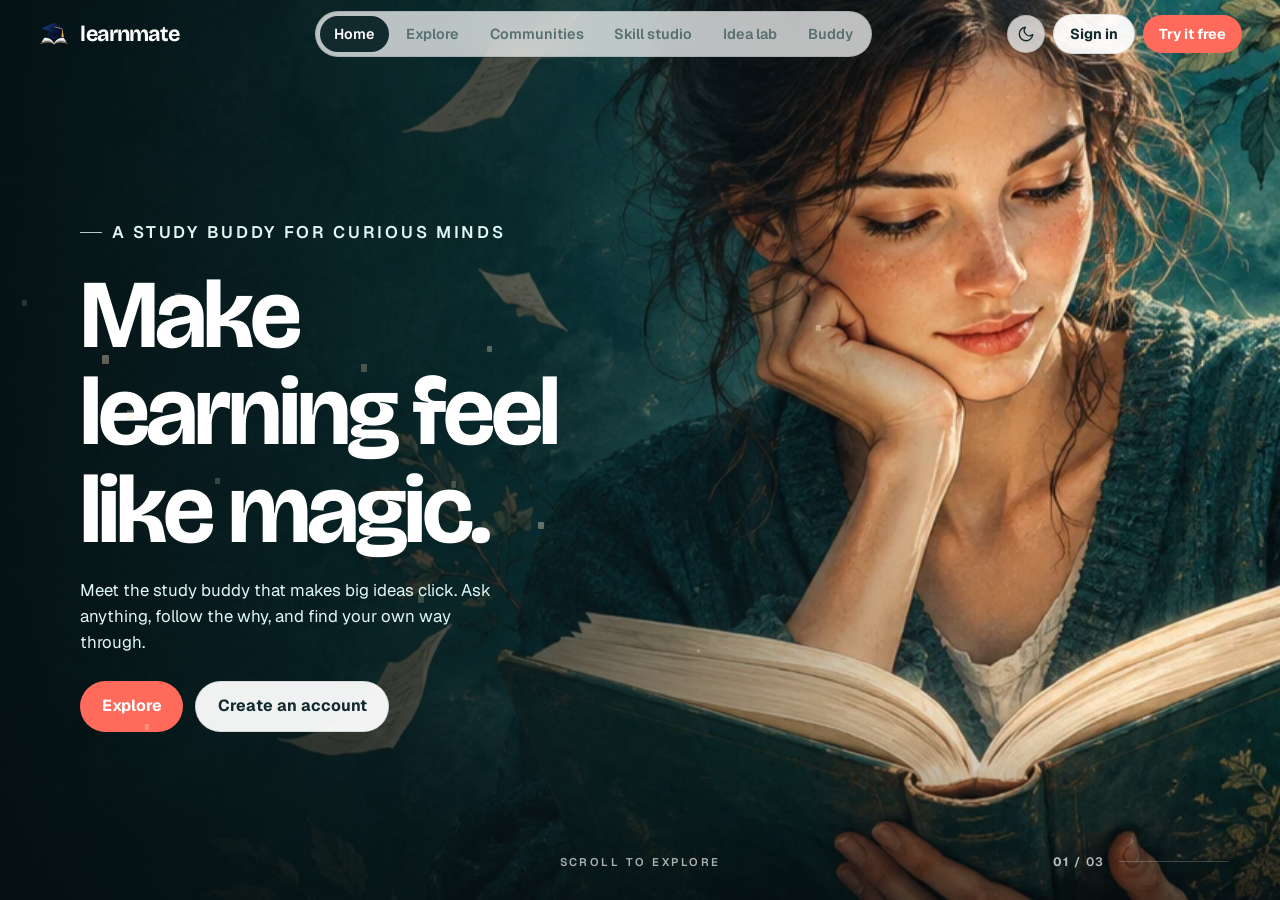
==== commit 1794d31f: "Add new file" ====
--- a/index.html
+++ b/index.html
@@ -1,11 +1,11 @@
 <!doctype html>
 <html lang="en">
 <head>
-<meta charset="utf-8"><meta name="viewport" content="width=device-width,initial-scale=1"><meta name="theme-color" content="#0b6f7a">
+<meta charset="utf-8"><meta name="viewport" content="width=device-width,initial-scale=1,viewport-fit=cover"><meta name="theme-color" content="#0b6f7a">
 <meta name="description" content="LearnMate brings curious minds together to explore, practise new skills, and imagine what comes next.">
 <title>LearnMate — learn together, think further</title>
 <link rel="preconnect" href="https://fonts.googleapis.com"><link rel="preconnect" href="https://fonts.gstatic.com" crossorigin>
-<link href="https://fonts.googleapis.com/css2?family=Bricolage+Grotesque:opsz,wght@12..96,500..800&family=Geist:wght@400..700&display=swap" rel="stylesheet">
+<link href="https://fonts.googleapis.com/css2?family=Bricolage+Grotesque:opsz,wght@12..96,500..800&family=Fredoka:wght@500..700&family=Geist:wght@400..700&family=Nunito:wght@600;700;800&display=swap" rel="stylesheet">
 <link rel="icon" id="favicon-ico" href="favicon.ico" sizes="any">
 <link rel="icon" id="favicon-32" type="image/png" sizes="32x32" href="assets/favicon-32x32.png">
 <link rel="icon" id="favicon-16" type="image/png" sizes="16x16" href="assets/favicon-16x16.png">
@@ -24,11 +24,15 @@
 .top{position:fixed;inset:0 0 auto;height:68px;z-index:10;display:flex;align-items:center;justify-content:space-between;gap:16px;padding:0 clamp(16px,3vw,40px)}
 .brand{display:flex;align-items:center;gap:10px;font:700 1.35rem var(--fh);letter-spacing:-.04em}
 body[data-win=home] .brand{color:#fff}
+body[data-win=explore] .brand,
+body[data-win=skills] .brand,
+body[data-win=buddy] .brand{color:#fff}
 .brand-mark{width:32px;height:32px;object-fit:contain;display:block}
 nav{display:flex;gap:2px;padding:4px;border-radius:99px;background:#ffffffb8;backdrop-filter:blur(14px);border:1px solid var(--line)}
 nav button{border:0;background:none;padding:.5em 1em;border-radius:99px;cursor:pointer;font-weight:600;font-size:.9rem;color:var(--mute);transition:background .2s,color .2s}
 nav button:hover{color:var(--ink)}nav button[aria-current=true]{background:var(--ink);color:#fff}
 .acct{display:flex;gap:8px;align-items:center}
+nav button,.brand,.btn,.tale-ui,.hint{white-space:nowrap}
 .btn{display:inline-flex;align-items:center;gap:8px;border:0;border-radius:99px;padding:.75em 1.35em;background:var(--coral);color:#fff;font-weight:700;cursor:pointer;transition:transform .15s}
 .btn:hover{transform:translateY(-2px)}.btn.line{background:#fffffff0;color:var(--ink);border:1px solid var(--line)}.btn.sm{padding:.55em 1.1em;font-size:.9rem}
 .win{position:absolute;inset:0;padding:96px clamp(16px,4vw,56px) 32px;overflow:auto;opacity:0;visibility:hidden;transform:scale(.985);transition:opacity .28s,transform .28s,visibility 0s .28s}
@@ -38,54 +42,163 @@
 .pic{border-radius:24px;overflow:hidden;aspect-ratio:1;max-height:62vh;width:100%}.pic img{width:100%;height:100%;object-fit:cover;display:block}
 .win h2{font-size:clamp(36px,5vw,64px);margin-bottom:12px}.lead{color:var(--mute);max-width:46ch;margin-bottom:22px}
 /* home */
-/* home: a three-scene story with smooth cinematic transitions and pointer depth */
-#home{padding:0;background:var(--deep);scrollbar-width:none;overflow:hidden}
+/* home: real vertical scroll snap with smooth fade-in reveal and pointer depth */
+#home{padding:0;background:#060e10;scrollbar-width:none;overflow:hidden}
 #home::-webkit-scrollbar{display:none}
-.tale{height:100vh;position:relative;overflow:hidden}
-.stage{position:relative;height:100vh;overflow:hidden;background:var(--deep)}
+.tale{height:100vh;height:100dvh;position:relative;overflow:hidden}
+.stage{position:relative;height:100vh;height:100dvh;overflow:hidden;background:#060e10}
+
+.slides-track{
+  position:absolute;
+  top:0;
+  left:0;
+  width:100%;
+  height:100vh;
+  height:100dvh;
+  will-change:transform;
+}
+
+/* slides stay locked to the full viewport so their container edges never enter
+   the screen; only the overscanned .shot image inside slides + blends */
+.slide{
+  position:absolute;
+  inset:0;
+  width:100%;
+  height:100vh;
+  height:100dvh;
+  overflow:hidden;
+  background:transparent;
+  opacity:0;
+  z-index:1;
+  pointer-events:none;
+  transition:opacity 1.05s cubic-bezier(.4,0,.2,1);
+  will-change:opacity;
+}
+/* the outgoing scene stays whole underneath while the next one blends over it */
+.slide.prev{
+  opacity:1;
+  z-index:1;
+  transition:opacity 1.05s cubic-bezier(.4,0,.2,1);
+}
+.slide.active{opacity:1;z-index:2;pointer-events:auto}
+/* once a scene is covered it drops out instantly, so returning to it later
+   still starts from a clean fade instead of an already-visible layer */
+.slide.settled{opacity:0;transition:none}
+
+.shot-frame{
+  position:absolute;
+  inset:0;
+  width:100%;
+  height:100%;
+  overflow:hidden;
+}
+
 .shot{
   position:absolute;
-  inset:-4% -4%;
-  width:108%;
-  height:108%;
+  inset:-18% -10%;
+  width:120%;
+  height:136%;
   object-fit:cover;
   object-position:70% 50%;
   transform-origin:55% 45%;
   opacity:0;
-  visibility:hidden;
-  transform:translate3d(var(--px,0px),var(--py,0px),0) scale(1.09);
-  filter:grayscale(0) contrast(1);
-  transition:opacity 1.15s cubic-bezier(.16,1,.3,1),transform 1.5s cubic-bezier(.16,1,.3,1),visibility 1.15s cubic-bezier(.16,1,.3,1),filter .7s cubic-bezier(.22,1,.36,1);
+  filter:blur(8px);
+  /* --dir drives vertical offset (9vh < 18vh overscan, so edges never show) */
+  transform:translate3d(var(--px,0px),calc(var(--py,0px) + var(--dir,1) * 9vh),0) scale(1.06);
+  transition:transform 1.2s cubic-bezier(.22,.68,.18,1),opacity .9s cubic-bezier(.4,0,.2,1),filter .95s cubic-bezier(.22,.68,.18,1);
   will-change:transform,opacity,filter;
   pointer-events:none;
-  z-index:1;
-}
-.shot.active{
+}
+/* photo slides in from scroll direction, sharpens, and fades simultaneously */
+.slide.active .shot{
   opacity:1;
-  visibility:visible;
-  transform:translate3d(var(--px,0px),var(--py,0px),0) scale(1.025);
+  filter:blur(0);
+  transform:translate3d(var(--px,0px),var(--py,0px),0) scale(1.03);
+}
+/* outgoing photo softens and drifts opposite to scroll direction */
+.slide.prev .shot{
+  opacity:.35;
+  filter:blur(6px);
+  transform:translate3d(var(--px,0px),calc(var(--py,0px) + var(--dir,1) * -5vh),0) scale(1.01);
+  transition:transform 1.15s cubic-bezier(.22,.68,.18,1),opacity .75s ease,filter .85s ease;
+}
+
+/* ── Landing zoom-out animation (plays once on page load) ── */
+@keyframes heroZoomOut{
+  0%{transform:scale(1.22);opacity:.7}
+  100%{transform:scale(1.045);opacity:1}
+}
+.slide.landing .shot{
+  animation:heroZoomOut 1.6s cubic-bezier(.22,.68,.18,1) both;
+  opacity:1;
+}
+/* Let #home.enter (lmCloseIn + lmRise) drive the landing copy entrance */
+.slide.landing .copy{
+  opacity:1;visibility:visible;pointer-events:auto;
+  transform:translate3d(var(--cx,0px),var(--cy,0px),0);
+}
+.slide.landing .copy .eyebrow,
+.slide.landing .copy h1,
+.slide.landing .copy .lead,
+.slide.landing .copy .row{
+  opacity:1;transform:none;transition:none;
+}
+
+.blend{display:none}
+/* slide + fade for home story transitions */
+@keyframes slideInFromBottom{from{transform:translate3d(0,8vh,0)}to{transform:translate3d(0,0,0)}}
+@keyframes slideInFromTop{from{transform:translate3d(0,-8vh,0)}to{transform:translate3d(0,0,0)}}
+@keyframes slideOutToTop{from{transform:translate3d(0,0,0)}to{transform:translate3d(0,-8vh,0)}}
+@keyframes slideOutToBottom{from{transform:translate3d(0,0,0)}to{transform:translate3d(0,8vh,0)}}
+/* --dir drives all directional offsets for text, photos and slides */
+.shade{
+  position:absolute;
+  inset:0;
   z-index:2;
-  filter:grayscale(0) contrast(1);
-  transition:opacity 1.15s cubic-bezier(.16,1,.3,1),transform 1.5s cubic-bezier(.16,1,.3,1),visibility 1.15s cubic-bezier(.16,1,.3,1),filter .7s cubic-bezier(.22,1,.36,1);
-}
-.shot.past{
-  opacity:0;
-  visibility:visible;
-  transform:translate3d(var(--px,0px),var(--py,0px),0) scale(0.985);
-  z-index:1;
-  transition:opacity .95s cubic-bezier(.22,1,.36,1),transform 1.3s cubic-bezier(.22,1,.36,1),visibility .95s;
-}
-.blend{display:none}
-.shade{position:absolute;inset:0;z-index:3;pointer-events:none;background:linear-gradient(90deg,#08373dee 0,#0a4a52aa 42%,transparent 75%)}
-.stage:after{content:"";position:absolute;left:0;right:0;bottom:0;height:26%;z-index:3;pointer-events:none;background:linear-gradient(transparent,#04191d99)}
-.dust{position:absolute;inset:0;z-index:4;overflow:hidden;pointer-events:none}
-.dust i{position:absolute;left:var(--x);top:var(--y);width:var(--s);height:calc(var(--s) * 1.3);background:linear-gradient(160deg,#fff8ea,#ffd9a8);border-radius:1px;opacity:var(--o);filter:blur(.4px);animation:drift var(--d) linear var(--delay) infinite}
-@keyframes drift{from{transform:translate3d(0,0,0) rotate(var(--r))}to{transform:translate3d(var(--dx),-130vh,0) rotate(var(--r2))}}
+  pointer-events:none;
+  background:linear-gradient(90deg,#060e10ee 0,#0a1a1daa 42%,transparent 75%);
+}
+/* no bottom teal halo — use a pure dark vignette instead */
+.slide:after{
+  content:"";
+  position:absolute;
+  left:0;
+  right:0;
+  bottom:0;
+  height:22%;
+  z-index:2;
+  pointer-events:none;
+  background:linear-gradient(transparent,rgba(6,14,16,.55));
+}
+
+.dust{
+  position:absolute;
+  inset:0;
+  z-index:4;
+  overflow:hidden;
+  pointer-events:none;
+}
+.dust i{
+  position:absolute;
+  left:var(--x);
+  top:var(--y);
+  width:var(--s);
+  height:calc(var(--s) * 1.3);
+  background:linear-gradient(160deg,#fff8ea,#ffd9a8);
+  border-radius:1px;
+  opacity:var(--o);
+  filter:blur(.4px);
+  animation:drift var(--d) linear var(--delay) infinite;
+}
+@keyframes drift{
+  from{transform:translate3d(0,0,0) rotate(var(--r))}
+  to{transform:translate3d(var(--dx),-130vh,0) rotate(var(--r2))}
+}
 
 .copy{
   position:absolute;
   inset:0;
-  z-index:5;
+  z-index:3;
   display:flex;
   align-items:center;
   padding:96px clamp(16px,4vw,56px) 40px;
@@ -93,8 +206,9 @@
   opacity:0;
   visibility:hidden;
   pointer-events:none;
-  transform:translate3d(var(--cx,0px),var(--cy,0px),0);
-  transition:opacity .6s cubic-bezier(.22,1,.36,1),visibility .6s;
+  /* whole copy block slides with the scroll direction */
+  transform:translate3d(var(--cx,0px),calc(var(--cy,0px) + var(--dir,1) * 20px),0);
+  transition:opacity .55s ease,visibility .55s,transform .85s cubic-bezier(.22,.68,.18,1);
 }
 .copy .inner{width:100%;max-width:1120px;margin:0 auto}
 .copy .eyebrow,
@@ -103,52 +217,57 @@
 .copy .lead,
 .copy .row{
   opacity:0;
-  transform:translate3d(0,24px,0);
-  transition:opacity .75s cubic-bezier(.16,1,.3,1),transform .85s cubic-bezier(.16,1,.3,1);
+  /* text elements slide in from scroll direction with staggered delay */
+  transform:translate3d(0,calc(var(--dir,1) * 60px),0);
+  transition:opacity .85s cubic-bezier(.16,1,.3,1),transform 1.05s cubic-bezier(.22,.68,.18,1);
   will-change:transform,opacity;
 }
-.copy.active{
+.slide.active .copy{
   opacity:1;
   visibility:visible;
   pointer-events:auto;
-}
-.copy.active .eyebrow{
+  transform:translate3d(var(--cx,0px),var(--cy,0px),0);
+}
+.slide.active .copy .eyebrow{
   opacity:1;
   transform:translate3d(0,0,0);
-  transition-delay:.12s;
-}
-.copy.active h1,
-.copy.active h2{
+  transition-delay:.1s;
+}
+.slide.active .copy h1,
+.slide.active .copy h2{
   opacity:1;
   transform:translate3d(0,0,0);
-  transition-delay:.22s;
-}
-.copy.active .lead{
+  transition-delay:.2s;
+}
+.slide.active .copy .lead{
   opacity:1;
   transform:translate3d(0,0,0);
   transition-delay:.32s;
 }
-.copy.active .row{
+.slide.active .copy .row{
   opacity:1;
   transform:translate3d(0,0,0);
-  transition-delay:.42s;
+  transition-delay:.44s;
   pointer-events:auto;
 }
-.copy.past{
+/* outgoing text glides smoothly in the scroll direction */
+.slide.prev .copy{
   opacity:0;
   visibility:visible;
   pointer-events:none;
-  transition:opacity .45s ease,visibility .45s;
-}
-.copy.past .eyebrow,
-.copy.past h1,
-.copy.past h2,
-.copy.past .lead,
-.copy.past .row{
+  transition:opacity .48s cubic-bezier(.4,0,.2,1),visibility .48s;
+}
+.slide.prev .copy .eyebrow,
+.slide.prev .copy h1,
+.slide.prev .copy h2,
+.slide.prev .copy .lead,
+.slide.prev .copy .row{
   opacity:0;
-  transform:translate3d(0,-18px,0);
-  transition:opacity .4s ease,transform .45s ease;
-}
+  transform:translate3d(0,calc(var(--dir,1) * -28px),0);
+  transition:opacity .4s ease,transform .48s cubic-bezier(.4,0,.2,1);
+  transition-delay:0s;
+}
+
 .copy h1,.copy h2{font-size:clamp(44px,7.6vw,100px);max-width:9ch;margin:0 0 18px}
 .copy p{max-width:38ch;color:#dff7f5;font-size:1.05rem;margin:0 0 26px}
 .eyebrow{display:flex;align-items:center;gap:10px;margin:0 0 20px;color:#9fe9e2;font:600 .8rem/1 var(--fb);letter-spacing:.16em;text-transform:uppercase}
@@ -156,7 +275,7 @@
 .tale-ui{position:absolute;right:clamp(16px,4vw,56px);bottom:32px;z-index:6;display:flex;align-items:center;gap:14px;color:#ffffffb8;font:600 .76rem/1 var(--fb);letter-spacing:.12em;cursor:pointer;pointer-events:auto;user-select:none;transition:color .2s}
 .tale-ui:hover{color:#fff}
 .tline{width:110px;height:1px;background:#ffffff36;overflow:hidden}
-.tline i{display:block;height:100%;background:#fff;transform:scaleX(0);transform-origin:0 50%;transition:transform .75s cubic-bezier(.16,1,.3,1)}
+.tline i{display:block;height:100%;background:#fff;transform:scaleX(0);transform-origin:0 50%;transition:transform .8s cubic-bezier(.16,1,.3,1)}
 .hint{position:absolute;left:50%;bottom:32px;z-index:6;transform:translateX(-50%);margin:0;color:#ffffffa8;font:600 .7rem/1 var(--fb);letter-spacing:.22em;text-transform:uppercase;cursor:pointer;pointer-events:auto;user-select:none;transition:opacity .4s ease,color .2s,transform .3s ease}
 .hint:hover{color:#fff}
 .row{display:flex;gap:12px;flex-wrap:wrap}
@@ -671,6 +790,20 @@
 .seed{display:flex;gap:8px;margin:6px 0 14px}.seed input,.send input{flex:1;min-width:0;border:1px solid var(--line);background:#fffc;border-radius:99px;padding:.75em 1.1em}
 .out{padding:18px;border-radius:18px;background:#fffc;font:600 1.15rem/1.4 var(--fh);letter-spacing:-.02em;margin:10px 0 14px;min-height:92px}
 .wall{display:flex;gap:8px;flex-wrap:wrap;margin-top:14px}.wall span{background:#fff;border-radius:12px;padding:.5em .8em;font-size:.88rem}
+/* buddy */
+.buddy-bg{position:absolute;inset:0;z-index:0;overflow:hidden;pointer-events:none}
+.buddy-bg img{position:absolute;inset:-6%;width:112%;height:112%;object-fit:cover;object-position:50% 42%;display:block;transform:translate3d(var(--bx,0px),var(--by,0px),0) scale(1.03);transition:transform .9s cubic-bezier(.16,1,.3,1);will-change:transform}
+.buddy-bg:after{content:"";position:absolute;inset:0;background:linear-gradient(90deg,rgba(18,10,6,.9) 0%,rgba(18,10,6,.72) 46%,rgba(18,10,6,.34) 100%)}
+#buddy{background:#170f09!important;color:#fff}
+#buddy .inner{position:relative;z-index:1}
+#buddy h2{color:#fff}
+#buddy .lead{color:#f3d9c7}
+#buddy .chat{height:min(46vh,360px);overflow:auto;display:flex;flex-direction:column;gap:10px;padding:4px 2px 12px}
+#buddy .m.u{align-self:flex-end;background:#ff8a5c;border-color:#ff8a5c;color:#1a0f08}
+#buddy .m.b{align-self:flex-start;background:rgba(255,255,255,.14);border:1px solid rgba(255,255,255,.24);color:#fff;backdrop-filter:blur(8px)}
+#buddy .send input{background:rgba(255,255,255,.14);border-color:rgba(255,255,255,.3);color:#fff}
+#buddy .send input::placeholder{color:rgba(255,255,255,.7)}
+#buddy .send .btn{background:var(--coral)}
 /* buddy */
 .chat{height:min(46vh,360px);overflow:auto;display:flex;flex-direction:column;gap:10px;padding:4px 2px 12px}
 .m{max-width:85%;padding:.65em 1em;border-radius:16px}.m.u{align-self:flex-end;background:var(--ink);color:#fff}.m.b{align-self:flex-start;background:#fff;border:1px solid var(--line)}
@@ -703,15 +836,15 @@
 [data-mode=dark] .m.u{color:#0d1a1c}
 [data-mode=dark] #communities{background:#0f2523!important}
 [data-mode=dark] #ideas{background:#241714!important}
-[data-mode=dark] #buddy{background:#0d2224!important}
-[data-mode=dark] #home .shade{background:linear-gradient(90deg,#04191de6 0,#062a2fcc 45%,#04191d22 82%)}
+/* dark buddy background now follows the Mars image */
+[data-mode=dark] #home .shade{background:linear-gradient(90deg,#060e10e6 0,#0a1518cc 45%,#060e1022 82%)}
 [data-mode=dark] ::placeholder{color:var(--mute)}
 /* exit into sign in / sign up: the hero smoothly desaturates into black and white,
    the copy clears, then auth.html picks up the same photo and slides it into its column */
 #home{transition:background-color .6s ease}
 body.leaving{pointer-events:none}
 body.leaving .win{transition:opacity .35s ease}
-body.leaving #home{background:#fafafa}
+body.leaving #home{background:#0a0e10}
 [data-mode=dark] body.leaving #home{background:#0f1012}
 body.leaving #home .shot{
   filter:grayscale(1) contrast(1.06);
@@ -723,6 +856,7 @@
 }
 body.leaving #home .shade,
 body.leaving #home .stage:after,
+body.leaving #home .slide:after,
 body.leaving #home .dust{
   opacity:0;
   transition:opacity .55s ease;
@@ -750,10 +884,254 @@
 #explore.enter .lead{animation:lmWipe .9s cubic-bezier(.2,.7,.2,1) both .18s}
 #explore.enter .card span{animation:lmRise .7s cubic-bezier(.2,.7,.2,1) both .55s}
 #explore.enter .card img{animation:lmFocusIn 1.15s cubic-bezier(.22,.61,.36,1) both;animation-delay:calc(var(--d,0ms) + 120ms)}
-@media(max-width:900px){.two{grid-template-columns:1fr}.pic{display:none}.cards{grid-template-columns:1fr;gap:10px}.card{aspect-ratio:auto;height:96px;max-height:none}.card span{padding:20px 16px;background:linear-gradient(90deg,#000b,#0004)}.card small{display:none}
- nav{position:fixed;inset:auto 10px 10px;justify-content:space-between;overflow-x:auto;background:#fffffff2}nav button{padding:.5em .7em;font-size:.8rem;white-space:nowrap}.win{padding-bottom:90px}.acct .line{display:none}.copy{padding:84px 20px 132px}.copy h1,.copy h2{font-size:clamp(38px,11vw,60px)}.tale-ui,.hint{display:none}}
-@media(max-width:900px){[data-mode=dark] nav{background:#132528f2}}
+@media(max-width:900px){
+  .top{height:60px;padding:0 14px;gap:8px}
+  .brand{font-size:1.15rem;gap:7px}
+  .brand-mark{width:26px;height:26px}
+  .acct{gap:6px}
+  .acct .btn.sm{padding:.44em .82em;font-size:.8rem}
+  .theme-toggle{width:34px;height:34px}
+  nav{position:fixed;inset:auto 10px max(10px,env(safe-area-inset-bottom));z-index:20;justify-content:flex-start;gap:4px;padding:4px;overflow-x:auto;-webkit-overflow-scrolling:touch;scrollbar-width:none;background:#fffffff2;box-shadow:0 10px 28px rgba(0,0,0,.2)}
+  nav::-webkit-scrollbar{display:none}
+  nav button{flex:0 0 auto;padding:.52em .82em;font-size:.82rem;white-space:nowrap}
+  .win{padding:76px 16px calc(94px + env(safe-area-inset-bottom))}
+  #explore,#skills{padding:76px 16px calc(98px + env(safe-area-inset-bottom))}
+  .two{grid-template-columns:1fr}.pic{display:none}
+  .win h2{font-size:clamp(30px,8vw,46px)}
+  #explore .cards{grid-template-columns:1fr;gap:12px;margin-bottom:24px}
+  #explore .card{height:132px}
+  #explore .card span{padding:18px 16px 14px;font-size:1.15rem;background:linear-gradient(180deg,transparent 0%,rgba(3,7,14,.78) 45%,rgba(2,5,10,.96) 100%)}
+  .skills-console{padding:22px 18px;border-radius:22px}
+  #buddy .chat{height:min(42dvh,320px)}
+  .copy{align-items:flex-end;padding:72px 20px calc(114px + env(safe-area-inset-bottom))}
+  .copy h1,.copy h2{font-size:clamp(32px,9vw,48px);max-width:11ch;margin-bottom:10px}
+  .copy p{font-size:.94rem;margin-bottom:18px}
+  .eyebrow{margin-bottom:10px;font-size:.7rem}
+  .shade{background:linear-gradient(180deg,rgba(6,14,16,.1) 0%,rgba(6,14,16,.2) 36%,rgba(6,14,16,.76) 66%,rgba(6,14,16,.94) 100%)}
+  .slide[data-slide="0"] .shot{object-position:70% 22%}
+  .slide[data-slide="1"] .shot{object-position:63% 28%}
+  .slide[data-slide="2"] .shot{object-position:50% 34%}
+  .tale-ui{right:18px;bottom:calc(74px + env(safe-area-inset-bottom));font-size:.72rem;gap:10px}
+  .tline{width:64px}
+  .hint{left:18px;transform:none;bottom:calc(74px + env(safe-area-inset-bottom));font-size:.66rem;letter-spacing:.16em}
+}
+@media(max-width:600px){
+  .rabbit-grid{grid-template-columns:repeat(2,1fr);gap:10px}
+  .r-frame{min-height:136px;padding:12px}
+  .seed,.send{gap:6px}
+  .seed input,.send input{font-size:16px;padding:.65em .95em}
+  .row .btn,.seed .btn,.send .btn{padding:.68em 1.15em;font-size:.9rem}
+}
+@media(max-width:420px){
+  .acct .btn.line.sm{padding:.42em .7em;font-size:.76rem}
+  .acct .btn.sm{padding:.42em .72em;font-size:.76rem}
+  .rabbit-grid{grid-template-columns:1fr}
+}
+@media(max-width:900px){[data-mode=dark] nav{background:#132528f2}[data-mode=dark] #home .shade{background:linear-gradient(180deg,rgba(6,14,16,.14) 0%,rgba(6,14,16,.26) 36%,rgba(6,14,16,.8) 66%,rgba(6,14,16,.96) 100%)}}
 @media(prefers-reduced-motion:reduce){*{transition:none!important;animation:none!important}}
+/* between phone and wide desktop the full header needs a tighter rhythm */
+@media(max-width:1240px) and (min-width:901px){
+  .top{gap:10px;padding:0 18px}
+  .brand{font-size:1.2rem;gap:8px}
+  .brand-mark{width:28px;height:28px}
+  nav{gap:0;padding:3px}
+  nav button{padding:.45em .7em;font-size:.82rem}
+  .acct{gap:6px}
+  .acct .btn.sm{padding:.5em .8em;font-size:.83rem}
+  .theme-toggle{width:34px;height:34px}
+}
+/* ── Integrated Auth Overlay (black panel + B&W photo morph) ── */
+.auth-overlay{
+  position:fixed;inset:0;z-index:100;overflow-y:auto;overflow-x:hidden;
+  --ao-bg:#08090b;--ao-surf:#111317;--ao-ink:#f4f4f6;--ao-mute:#9498a4;
+  --ao-line:#242730;--ao-soft:#181a20;--ao-acc:#ffffff;--ao-on:#08090b;
+  --ao-r:10px;--ao-bw:1px;--ao-fh:'Bricolage Grotesque','Geist',sans-serif;--ao-fb:'Geist',system-ui,sans-serif;
+  color:var(--ao-ink);font:400 15px/1.55 var(--ao-fb);
+  opacity:0;pointer-events:none;transition:opacity .35s ease;
+}
+.auth-overlay[data-auth-theme=teen]{
+  --ao-bg:#0d0b18;--ao-surf:#17132b;--ao-ink:#f3eeff;--ao-mute:#a89dcb;
+  --ao-line:#ffffff24;--ao-soft:#ffffff12;--ao-acc:#8f7bff;--ao-on:#fff;--ao-r:24px;
+}
+.auth-overlay[data-auth-theme=kids]{
+  --ao-bg:#19152e;--ao-surf:#241e42;--ao-ink:#fff4da;--ao-mute:#bcb1e1;
+  --ao-line:#8b7fc4;--ao-soft:#322a5c;--ao-acc:#ff6b4a;--ao-on:#fff;--ao-r:22px;
+  --ao-fh:'Fredoka','Nunito',sans-serif;--ao-fb:'Nunito',system-ui,sans-serif;
+}
+.auth-overlay.is-open{opacity:1;pointer-events:auto}
+.auth-panel-bg{
+  position:fixed;inset:0;z-index:0;background:var(--ao-bg);
+  transform:translate3d(100%,0,0);
+  transition:transform .92s cubic-bezier(.22,1,.36,1),background-color .45s ease;
+  will-change:transform;
+}
+.auth-overlay.is-sliding .auth-panel-bg{transform:translate3d(0,0,0)}
+.auth-morph{
+  position:fixed;left:0;top:0;width:100vw;height:100vh;z-index:5;
+  overflow:hidden;pointer-events:none;border-radius:0;
+}
+.auth-morph img{
+  display:block;width:100%;height:100%;object-fit:cover;object-position:70% 50%;
+  filter:grayscale(0) contrast(1);
+  transition:filter .65s cubic-bezier(.22,1,.36,1);
+  will-change:transform,filter;
+}
+.auth-overlay.is-bw .auth-morph img{filter:grayscale(1) contrast(1.06) brightness(.9)}
+.auth-morph:after{
+  content:"";position:absolute;inset:0;
+  background:linear-gradient(180deg,#0000 35%,#000b);
+  opacity:0;transition:opacity .55s ease .25s;
+}
+.auth-overlay.is-sliding .auth-morph:after{opacity:1}
+.auth-morph.is-done{opacity:0;visibility:hidden;transition:opacity .22s ease,visibility 0s .22s}
+
+.auth-shell{
+  position:relative;z-index:2;display:grid;align-items:start;
+  grid-template-columns:minmax(0,1.15fr) minmax(0,.85fr);min-height:100vh;
+}
+.auth-art{
+  position:sticky;top:14px;height:calc(100vh - 28px);align-self:start;
+  overflow:hidden;margin:14px 0 14px 14px;border-radius:14px;isolation:isolate;
+  display:flex;flex-direction:column;justify-content:space-between;padding:30px;color:#fff;
+  opacity:0;background:#0a0b0e;
+}
+.auth-overlay.is-art-ready .auth-art{opacity:1}
+.auth-art>img{
+  position:absolute;inset:0;width:100%;height:100%;object-fit:cover;object-position:70% 50%;
+  z-index:-2;transform:scale(1.02);transform-origin:70% 45%;
+  transition:translate .7s cubic-bezier(.2,.7,.2,1);
+}
+.auth-overlay.is-art-ready .auth-art>img{animation:authKenBurns 38s ease-in-out 0s infinite alternate}
+@keyframes authKenBurns{from{transform:scale(1.02)}to{transform:scale(1.1) translate3d(-1%,-1.4%,0)}}
+.auth-art-adult{filter:grayscale(1) contrast(1.06) brightness(.9)}
+.auth-art-kids,.auth-art-teen{display:none}
+.auth-overlay[data-auth-theme=teen] .auth-art-adult{display:none}
+.auth-overlay[data-auth-theme=teen] .auth-art-teen{display:block;filter:none}
+.auth-overlay[data-auth-theme=kids] .auth-art-adult{display:none}
+.auth-overlay[data-auth-theme=kids] .auth-art-kids{display:block}
+.auth-overlay[data-auth-theme=kids] .auth-art{background:#1d4f80}
+.auth-art:after{content:"";position:absolute;inset:0;z-index:-1;background:linear-gradient(180deg,#0003 0%,#0000 32%,#000c 100%)}
+.auth-dots{position:absolute;inset:0;z-index:-1;background:radial-gradient(#ffffff55 3px,transparent 3.5px) 0 0/34px 34px}
+.auth-mascot{position:absolute;left:50%;top:46%;transform:translate(-50%,-50%) rotate(-4deg);width:min(62%,320px);z-index:-1}
+.auth-art-top{display:flex;align-items:center;justify-content:space-between;gap:12px}
+.auth-art-top .brand{color:#fff}
+.auth-back{
+  border:1px solid #ffffff30;background:#00000045;backdrop-filter:blur(10px);
+  color:#fff;border-radius:99px;padding:.45em 1em;font-size:.84rem;font-weight:600;
+  cursor:pointer;transition:background .2s,border-color .2s,transform .15s;
+}
+.auth-back:hover{background:#ffffff22;border-color:#ffffff66;transform:translateX(-2px)}
+.auth-art blockquote{
+  margin:0;max-width:420px;font:700 clamp(26px,3vw,38px)/1.08 var(--ao-fh);
+  letter-spacing:-.035em;transition:translate .7s cubic-bezier(.2,.7,.2,1);
+}
+.auth-art-top,.auth-art blockquote{
+  opacity:0;transform:translate3d(0,18px,0);
+  transition:opacity .75s cubic-bezier(.16,1,.3,1),transform .85s cubic-bezier(.16,1,.3,1),translate .7s cubic-bezier(.2,.7,.2,1);
+}
+.auth-overlay.is-revealed .auth-art-top{opacity:1;transform:none;transition-delay:.48s}
+.auth-overlay.is-revealed .auth-art blockquote{opacity:1;transform:none;transition-delay:.62s}
+
+.auth-panel{
+  display:grid;place-items:center;padding:36px 28px;min-height:100vh;
+}
+.auth-box{width:min(410px,100%)}
+.auth-logo{width:142px;height:auto;display:block;margin:6px auto 12px;filter:brightness(0) invert(1) drop-shadow(0 8px 20px #0006)}
+.auth-seg{
+  position:relative;isolation:isolate;display:flex;gap:4px;padding:4px;border-radius:9px;
+  background:var(--ao-soft);border:var(--ao-bw) solid var(--ao-line);margin-bottom:4px;
+}
+.auth-seg:before{
+  content:"";position:absolute;z-index:0;top:4px;bottom:4px;left:4px;width:calc((100% - 12px)/2);
+  border-radius:6px;background:var(--ao-acc);
+  transition:transform .42s cubic-bezier(.2,1.3,.4,1),background-color .3s ease;
+}
+.auth-seg[data-on=up]:before{transform:translateX(calc(100% + 4px))}
+.auth-seg button{
+  flex:1;position:relative;z-index:1;border:0;background:transparent;
+  font:600 .9rem var(--ao-fb);color:var(--ao-mute);padding:.58em 1em;border-radius:6px;cursor:pointer;
+  transition:color .28s ease;
+}
+.auth-seg button[aria-selected=true]{color:var(--ao-on)}
+.auth-seg button:not([aria-selected=true]):hover{color:var(--ao-ink)}
+
+.auth-box h1{font:700 clamp(30px,3.8vw,40px)/1.05 var(--ao-fh);letter-spacing:-.04em;margin:24px 0 8px;color:var(--ao-ink)}
+.auth-lead{color:var(--ao-mute);margin:0 0 20px;font-size:.96rem}
+.auth-btn{
+  display:inline-flex;align-items:center;justify-content:center;gap:10px;
+  border:var(--ao-bw) solid var(--ao-acc);background:var(--ao-acc);color:var(--ao-on);
+  font:600 .95rem var(--ao-fb);padding:.82em 1.3em;border-radius:8px;cursor:pointer;
+  transition:transform .16s ease,background .2s ease,border-color .2s ease;
+}
+.auth-btn:hover{transform:translateY(-1px)}
+.auth-btn.ghost{background:var(--ao-surf);color:var(--ao-ink);border-color:var(--ao-line)}
+.auth-btn.ghost:hover{background:var(--ao-soft);border-color:#3a3f4d}
+.auth-gbtn{width:100%;margin-bottom:18px}.auth-gbtn svg{width:1.15em;height:1.15em;flex:none}
+.auth-or{display:flex;align-items:center;gap:12px;color:var(--ao-mute);font-size:.84rem;margin:0 0 18px}
+.auth-or:before,.auth-or:after{content:"";flex:1;height:1px;background:var(--ao-line)}
+.auth-field{display:grid;gap:6px;margin-bottom:15px}
+.auth-field label{font-weight:600;font-size:.86rem;color:var(--ao-ink);transition:color .2s}
+.auth-field:focus-within label{color:#fff}
+.auth-field small{color:var(--ao-mute);font-size:.8rem}
+.auth-field input{
+  font:inherit;color:var(--ao-ink);background:var(--ao-surf);border:1px solid var(--ao-line);
+  border-radius:8px;padding:.76em .95em;width:100%;transition:border-color .2s,box-shadow .2s;
+}
+.auth-field input:focus{outline:0;border-color:var(--ao-acc);box-shadow:0 0 0 3px rgba(255,255,255,.12)}
+.auth-field input[aria-invalid=true]{border-color:#ff6a5b}
+.auth-row{display:grid;grid-template-columns:1fr 110px;gap:12px}
+.auth-err{color:#ff8a7e;font-size:.86rem;min-height:1.3em;margin:-4px 0 10px}
+.auth-submit{width:100%;margin-top:4px}.auth-submit:after{content:"\2192"}
+.auth-agehint{color:#9fe9e2;font-weight:600;margin:-4px 0 14px;font-size:.88rem}
+.auth-admin{display:grid;gap:10px;margin-top:10px}.auth-admin .auth-btn{width:100%;justify-content:space-between}
+
+/* Slow staggered reveal of auth copy & controls as black panel arrives */
+.auth-logo,.auth-seg,#authMain>*{
+  opacity:0;transform:translate3d(0,18px,0);
+  transition:opacity .72s cubic-bezier(.16,1,.3,1),transform .82s cubic-bezier(.16,1,.3,1);
+}
+.auth-overlay.is-revealed .auth-logo{opacity:1;transform:none;transition-delay:.38s}
+.auth-overlay.is-revealed .auth-seg{opacity:1;transform:none;transition-delay:.46s}
+.auth-overlay.is-revealed #authMain>*:nth-child(1){opacity:1;transform:none;transition-delay:.55s}
+.auth-overlay.is-revealed #authMain>*:nth-child(2){opacity:1;transform:none;transition-delay:.64s}
+.auth-overlay.is-revealed #authMain>*:nth-child(3){opacity:1;transform:none;transition-delay:.73s}
+.auth-overlay.is-revealed #authMain>*:nth-child(4){opacity:1;transform:none;transition-delay:.82s}
+.auth-overlay.is-revealed #authMain>*:nth-child(5){opacity:1;transform:none;transition-delay:.91s}
+#authMain.swap{animation:lmRise .4s cubic-bezier(.22,.8,.3,1) both}
+.auth-shake{animation:authNope .44s ease}
+@keyframes authNope{0%,100%{transform:translateX(0)}20%,60%{transform:translateX(-5px)}40%,80%{transform:translateX(5px)}}
+
+dialog.auth-demo{
+  --ao-bg:#08090b;--ao-surf:#181a20;--ao-ink:#f4f4f6;--ao-mute:#9498a4;
+  --ao-line:#2b2e39;--ao-soft:#232630;--ao-acc:#ffffff;--ao-on:#08090b;
+  --ao-bw:1px;--ao-fb:'Geist',system-ui,sans-serif;
+  pointer-events:auto;
+  border:1px solid #2b2e39;border-radius:16px;background:#111317;color:#f4f4f6;
+  padding:0;width:min(400px,92vw);box-shadow:0 24px 64px #000b;
+  font:400 15px/1.5 var(--ao-fb);
+}
+dialog.auth-demo::backdrop{background:#0009;backdrop-filter:blur(6px);pointer-events:auto}
+.auth-demo-box{padding:24px}
+dialog.auth-demo h2{font-size:1.35rem;margin-bottom:6px;color:#fff}
+dialog.auth-demo p{color:#9498a4;font-size:.9rem;margin:0 0 16px}
+dialog.auth-demo .auth-btn{width:100%;margin-bottom:8px;justify-content:space-between}
+dialog.auth-demo .auth-btn:last-child{margin-bottom:0}
+dialog.auth-demo .auth-btn span{color:#9498a4;font-size:.85em;font-weight:500}
+
+@media(max-width:860px){
+  .auth-shell{grid-template-columns:1fr;min-height:100dvh}
+  .auth-art{position:relative;top:0;height:156px;margin:10px 10px 0;padding:16px 18px;border-radius:14px}
+  .auth-art blockquote{display:none}
+  .auth-panel{min-height:0;padding:18px 18px calc(36px + env(safe-area-inset-bottom));align-items:start}
+  .auth-logo{width:118px;margin:2px auto 10px}
+  .auth-box h1{font-size:clamp(26px,7vw,34px);margin:18px 0 6px}
+  .auth-field input{font-size:16px}
+  .auth-row{grid-template-columns:1fr 92px;gap:10px}
+}
+@media(max-width:420px){
+  .auth-art{height:132px;padding:14px}
+  .auth-panel{padding:14px 14px calc(32px + env(safe-area-inset-bottom))}
+}
 </style>
 </head>
 <body>
@@ -769,34 +1147,50 @@
 <section class="win" id="home" aria-label="Home">
   <div class="tale">
     <div class="stage">
-      <img class="shot active" src="assets/hero-wide.webp" alt="">
-      <img class="shot" src="assets/astronaut-generated.webp" alt="">
-      <img class="shot" src="assets/collective-thinking.webp" alt="">
-      <div class="blend" aria-hidden="true"></div>
-      <div class="shade" aria-hidden="true"></div>
+      <div class="slides-track" id="slidesTrack">
+        
+        <div class="slide active" data-slide="0">
+          <div class="shot-frame">
+            <img class="shot active" src="assets/hero-wide.webp" alt="">
+          </div>
+          <div class="shade" aria-hidden="true"></div>
+          <div class="copy active" data-copy="0"><div class="inner">
+            <p class="eyebrow">A study buddy for curious minds</p>
+            <h1>Make learning feel like magic.</h1>
+            <p class="lead">Meet the study buddy that makes big ideas click. Ask anything, follow the why, and find your own way through.</p>
+            <div class="row"><button class="btn" data-go="explore">Explore</button><a class="btn line" href="auth.html?mode=signup">Create an account</a></div>
+          </div></div>
+        </div>
+
+        <div class="slide" data-slide="1">
+          <div class="shot-frame">
+            <img class="shot" src="assets/astronaut-generated.webp" alt="">
+          </div>
+          <div class="shade" aria-hidden="true"></div>
+          <div class="copy" data-copy="1"><div class="inner">
+            <p class="eyebrow">Ask anything</p>
+            <h2>Follow the why.</h2>
+            <p class="lead">Stuck on a question? Your buddy works through it with you — step by step, in words that click.</p>
+            <div class="row"><button class="btn" data-go="buddy">Talk it through</button><button class="btn line" data-go="explore">Explore questions</button></div>
+          </div></div>
+        </div>
+
+        <div class="slide" data-slide="2">
+          <div class="shot-frame">
+            <img class="shot" src="assets/collective-thinking.webp" alt="">
+          </div>
+          <div class="shade" aria-hidden="true"></div>
+          <div class="copy" data-copy="2"><div class="inner">
+            <p class="eyebrow">Learn together</p>
+            <h2>Big questions, better together.</h2>
+            <p class="lead">Small circles around one good question. Learn out loud with people who ask the same things.</p>
+            <div class="row"><button class="btn" data-go="communities">Join a circle</button><button class="btn line" data-go="ideas">Open the idea lab</button></div>
+          </div></div>
+        </div>
+
+      </div>
+
       <div class="dust" aria-hidden="true"></div>
-
-      <div class="copy active" data-copy="0"><div class="inner">
-        <p class="eyebrow">A study buddy for curious minds</p>
-        <h1>Make learning feel like magic.</h1>
-        <p class="lead">Meet the study buddy that makes big ideas click. Ask anything, follow the why, and find your own way through.</p>
-        <div class="row"><button class="btn" data-go="explore">Explore</button><a class="btn line" href="auth.html?mode=signup">Create an account</a></div>
-      </div></div>
-
-      <div class="copy" data-copy="1"><div class="inner">
-        <p class="eyebrow">Ask anything</p>
-        <h2>Follow the why.</h2>
-        <p class="lead">Stuck on a question? Your buddy works through it with you — step by step, in words that click.</p>
-        <div class="row"><button class="btn" data-go="buddy">Talk it through</button><button class="btn line" data-go="explore">Explore questions</button></div>
-      </div></div>
-
-      <div class="copy" data-copy="2"><div class="inner">
-        <p class="eyebrow">Learn together</p>
-        <h2>Big questions, better together.</h2>
-        <p class="lead">Small circles around one good question. Learn out loud with people who ask the same things.</p>
-        <div class="row"><button class="btn" data-go="communities">Join a circle</button><button class="btn line" data-go="ideas">Open the idea lab</button></div>
-      </div></div>
-
       <div class="tale-ui" aria-hidden="true"><span class="count"><b>01</b> / 03</span><span class="tline"><i></i></span></div>
       <div class="hint" aria-hidden="true">Scroll to explore</div>
     </div>
@@ -1068,12 +1462,96 @@
     <button class="btn line sm" id="pin" disabled>Pin this thought</button><div class="wall" id="wall"></div></div></div>
 </section>
 
-<section class="win" id="buddy" aria-label="Buddy" style="background:#d7ecea"><div class="inner" style="max-width:720px">
+<section class="win" id="buddy" aria-label="Buddy"><div class="buddy-bg" aria-hidden="true"><img src="assets/buddy-mars.webp" alt=""></div><div class="inner" style="max-width:720px">
   <h2>One question, new worlds.</h2><p class="lead">A front-end preview of your study buddy. Real answers arrive with the full version.</p>
   <div class="chat" id="chat" aria-live="polite"><div class="m u">Why is the sky blue?</div><div class="m b">Sunlight looks white but holds every colour. Air molecules scatter blue light the most, so the whole sky glows blue.</div></div>
   <form class="send" id="sendf"><input id="q" placeholder="Ask your next why…" aria-label="Ask your buddy" autocomplete="off"><button class="btn">Ask</button></form></div>
 </section>
 </main>
+
+<div id="authOverlay" class="auth-overlay" data-auth-theme="adult" hidden aria-hidden="true" role="dialog" aria-modal="true" aria-label="Account">
+  <div class="auth-panel-bg" aria-hidden="true"></div>
+  <div class="auth-morph" id="authMorph" aria-hidden="true"><img id="authMorphImg" src="assets/hero-wide.webp" alt=""></div>
+  <div class="auth-shell">
+    <aside class="auth-art" aria-hidden="true">
+      <img class="auth-art-adult" id="authArtAdult" src="assets/hero-wide.webp" alt="">
+      <img class="auth-art-teen" src="assets/astronaut-generated.webp" alt="">
+      <span class="auth-art-kids auth-dots"></span>
+      <svg class="auth-art-kids auth-mascot" viewBox="0 0 200 200"><path d="M40 52 62 20l22 28M116 48l22-28 22 32" fill="#ffc83d" stroke="#2b2350" stroke-width="5" stroke-linejoin="round"/><ellipse cx="100" cy="112" rx="78" ry="74" fill="#ffc83d" stroke="#2b2350" stroke-width="5"/><circle cx="72" cy="98" r="24" fill="#fff" stroke="#2b2350" stroke-width="5"/><circle cx="128" cy="98" r="24" fill="#fff" stroke="#2b2350" stroke-width="5"/><circle cx="76" cy="100" r="10" fill="#2b2350"/><circle cx="124" cy="100" r="10" fill="#2b2350"/><path d="M88 128h24l-12 18z" fill="#ff5d3a" stroke="#2b2350" stroke-width="5" stroke-linejoin="round"/><path d="M60 168q40 22 80 0" fill="none" stroke="#2b2350" stroke-width="5" stroke-linecap="round"/></svg>
+      <div class="auth-art-top">
+        <a class="brand" href="#home" id="authCloseBrand"><img src="assets/logo-mark.png" alt="" class="brand-mark" aria-hidden="true">learnmate</a>
+        <button type="button" class="auth-back" id="authBack" aria-label="Back to home">← Back</button>
+      </div>
+      <blockquote id="authQuote">Curiosity, practised daily.</blockquote>
+    </aside>
+
+    <section class="auth-panel">
+      <div class="auth-box">
+        <img src="assets/logo.png" alt="LearnMate" class="auth-logo">
+        <div class="auth-seg" role="tablist" aria-label="Account">
+          <button role="tab" id="authTin" aria-selected="true" type="button">Sign in</button>
+          <button role="tab" id="authTup" aria-selected="false" type="button">Create account</button>
+        </div>
+
+        <div id="authMain">
+          <h1 id="authTitle">Welcome back</h1>
+          <p class="auth-lead" id="authLead">Sign in to pick up where you left off.</p>
+          <button class="auth-btn ghost auth-gbtn" id="authGoogle" type="button">
+            <svg viewBox="0 0 48 48" aria-hidden="true"><path fill="#EA4335" d="M24 9.5c3.5 0 6.6 1.2 9.1 3.6l6.8-6.8C35.8 2.4 30.3 0 24 0 14.6 0 6.5 5.4 2.6 13.2l7.9 6.1C12.4 13.6 17.7 9.5 24 9.5z"/><path fill="#4285F4" d="M46.5 24.5c0-1.6-.1-3.1-.4-4.5H24v9h12.7c-.6 3-2.3 5.5-4.8 7.2l7.5 5.8c4.4-4.1 7.1-10.1 7.1-17.5z"/><path fill="#FBBC05" d="M10.5 28.7c-.5-1.5-.8-3-.8-4.7s.3-3.2.8-4.7l-7.9-6.1C.9 16.4 0 20.1 0 24s.9 7.6 2.6 10.8l7.9-6.1z"/><path fill="#34A853" d="M24 48c6.5 0 11.9-2.1 15.9-5.8l-7.5-5.8c-2.1 1.4-4.8 2.3-8.4 2.3-6.3 0-11.6-4.1-13.5-9.8l-7.9 6.1C6.5 42.6 14.6 48 24 48z"/></svg>
+            <span>Continue with Google</span>
+          </button>
+          <div class="auth-or">or use your email</div>
+
+          <form id="authForm" novalidate>
+            <div class="auth-row" data-auth-up hidden>
+              <div class="auth-field"><label for="authName">Your name</label><input id="authName" autocomplete="given-name"></div>
+              <div class="auth-field"><label for="authAge">Age</label><input id="authAge" type="number" inputmode="numeric" min="4" max="110"></div>
+            </div>
+            <p class="auth-lead auth-agehint" id="authAgehint" data-auth-up hidden></p>
+            <div class="auth-field"><label for="authEmail" id="authElabel">Email</label><input id="authEmail" autocomplete="username" autocapitalize="none" spellcheck="false"></div>
+            <div class="auth-field" id="authGfield" data-auth-up hidden><label for="authGuardian">A parent or guardian’s email</label><input id="authGuardian" type="email"><small>Under 13s need a grown-up to say yes.</small></div>
+            <div class="auth-field"><label for="authPw">Password</label><input id="authPw" type="password" autocomplete="current-password"></div>
+            <p class="auth-err" id="authErr" role="alert"></p>
+            <button class="auth-btn auth-submit" id="authSubmit" type="submit">Sign in</button>
+          </form>
+        </div>
+
+        <div id="authAgeStep" hidden>
+          <h1>One more thing</h1>
+          <p class="auth-lead">Google didn’t share your birthday. How old are you? It decides which look you get.</p>
+          <div class="auth-field"><label for="authAge2">Age</label><input id="authAge2" type="number" inputmode="numeric" min="4" max="110"></div>
+          <p class="auth-err" id="authErr2" role="alert"></p>
+          <button class="auth-btn auth-submit" id="authAgeGo" type="button">Continue</button>
+        </div>
+
+        <div id="authAdminStep" hidden>
+          <h1>Admin access</h1>
+          <p class="auth-lead">Choose which look to open.</p>
+          <div class="auth-admin">
+            <button class="auth-btn ghost" data-auth-g="kids" type="button">Under 10 <span>Playful</span></button>
+            <button class="auth-btn ghost" data-auth-g="teen" type="button">10 to 19 <span>Aesthetic</span></button>
+            <button class="auth-btn ghost" data-auth-g="adult" type="button">20 and over <span>Minimal</span></button>
+          </div>
+        </div>
+      </div>
+    </section>
+  </div>
+</div>
+
+<dialog id="authDemo" class="auth-demo">
+  <div class="auth-demo-box">
+    <h2>Preview mode</h2>
+    <p>Google isn’t connected yet, so here are sample accounts. Add your Client ID in <b>config.js</b> to use real ones.</p>
+    <button class="auth-btn ghost" data-auth-demo="Mia|mia@example.com|8" type="button">Mia <span>age 8</span></button>
+    <button class="auth-btn ghost" data-auth-demo="Jordan|jordan@example.com|15" type="button">Jordan <span>age 15</span></button>
+    <button class="auth-btn ghost" data-auth-demo="Sam|sam@example.com|29" type="button">Sam <span>age 29</span></button>
+    <button class="auth-btn ghost" data-auth-demo="Alex|alex@example.com|" type="button">Alex <span>no birthday shared</span></button>
+  </div>
+</dialog>
+
+<script src="config.js"></script>
+<script src="https://accounts.google.com/gsi/client" async defer></script>
+<script src="auth.js"></script>
 
 <script>
 const $=s=>document.querySelector(s),$$=s=>[...document.querySelectorAll(s)],NAMES=['home','explore','communities','skills','ideas','buddy'];
@@ -1112,7 +1590,6 @@
 splitHero();
 $$('[data-go]').forEach(b=>b.addEventListener('click',e=>{e.preventDefault();show(b.dataset.go)}));
 window.addEventListener('hashchange',()=>show(location.hash.slice(1),false));show(location.hash.slice(1)||'home',false);
-// Unified handler for all rabbit hole cards (initial + paginated)
 document.addEventListener('click', e => {
   const card = e.target.closest('[data-ask]');
   if (!card) return;
@@ -1245,74 +1722,104 @@
 $('#pin').onclick=()=>{const s=document.createElement('span');s.textContent=idea;$('#wall').prepend(s);$('#pin').disabled=true};
 $('#sendf').onsubmit=e=>{e.preventDefault();const q=$('#q').value.trim();if(!q)return;const add=(c,t)=>{const d=document.createElement('div');d.className='m '+c;d.textContent=t;$('#chat').append(d);$('#chat').scrollTop=1e9};add('u',q);$('#q').value='';setTimeout(()=>add('b',`Good one. A full answer to “${q}” would give a clear explanation, an example and a next question. This is a preview, so real answers come later.`),400)};
 try{if(JSON.parse(localStorage.getItem('lm_session')||'null')){$('#si').remove();$('#su').textContent='Open LearnMate';$('#su').href='app.html'}}catch(e){}
-/* Home story: one-scroll snap transition through scenes with cinematic reveal and pointer depth */
+/* Home story: real vertical scroll snap with fade-in reveal and pointer depth */
 (() => {
   const home=$('#home');
   if(!home) return;
+  const buddyEl=document.querySelector('#buddy');
+  const track=home.querySelector('.slides-track');
+  const slides=[...home.querySelectorAll('.slide')];
   const shots=[...home.querySelectorAll('.shot')];
   const copies=[...home.querySelectorAll('.copy')];
   const count=home.querySelector('.count b'),bar=home.querySelector('.tline i'),hint=home.querySelector('.hint'),taleUi=home.querySelector('.tale-ui');
-  const N=shots.length;
+  const N=slides.length;
   if(N<2) return;
 
-  let current=0,isLocked=false,lockTimer=null,cleanPastTimer=null;
-  const cam={src:shots[0].getAttribute('src'),zoom:1.025,dx:0,dy:0};
+  let current=0,isLocked=false,lockTimer=null,prevTimer=null,uiTimer=null;
+  let hasLanded=false;  // tracks whether the landing zoom-out has played
+  const reduceMotion=matchMedia('(prefers-reduced-motion: reduce)').matches;
+  const blendTime=reduceMotion?260:1150;
+  const cam={src:shots[0]?shots[0].getAttribute('src'):'',zoom:1.025,dx:0,dy:0};
   window.__cam=cam;
   let px=0,py=0,tx=0,ty=0;
 
   function setScene(idx){
-    if(idx===current && shots[idx].classList.contains('active')) return;
-    const prevIdx=current;
+    if(idx<0||idx>=N) return;
+    const last=current;
+    const moving=last!==idx;
+    const down=moving?(idx>last):true;
     current=idx;
-    
-    // Clear any previous cleanup
-    clearTimeout(cleanPastTimer);
-
-    // Update shots: current becomes active (z-index 2), prev becomes past (z-index 1)
-    shots.forEach((s,i)=>{
+    if(track) track.style.setProperty('--cur',current);
+    if(moving) home.classList.remove('enter');
+
+    const dirVal=down?'1':'-1';
+    if(moving && slides[current]){
+      const inc=slides[current];
+      const incShot=inc.querySelector('.shot');
+      const incCopy=inc.querySelector('.copy');
+      const incEls=incCopy?[...incCopy.querySelectorAll('.eyebrow,h1,h2,.lead,.row')]:[];
+      inc.style.transition='none';
+      if(incShot) incShot.style.transition='none';
+      if(incCopy) incCopy.style.transition='none';
+      incEls.forEach(el=>el.style.transition='none');
+      inc.style.setProperty('--dir',dirVal);
+      inc.classList.remove('active','prev','landing');
+      inc.classList.add('settled');
+      void inc.offsetWidth;
+      inc.style.transition='';
+      if(incShot) incShot.style.transition='';
+      if(incCopy) incCopy.style.transition='';
+      incEls.forEach(el=>el.style.transition='');
+    }
+
+    slides.forEach((s,i)=>{
+      const sf=s.querySelector('.shot-frame');
+      const cp=s.querySelector('.copy');
+      // set --dir so CSS calc knows the scroll direction: 1=down, -1=up
+      s.style.setProperty('--dir', dirVal);
+      if(sf) sf.style.animation='none';
       if(i===current){
-        s.classList.remove('past');
         s.classList.add('active');
+        s.classList.remove('prev','settled','landing');
         s.setAttribute('aria-hidden','false');
-      }else if(i===prevIdx){
-        s.classList.remove('active');
-        s.classList.add('past');
+        if(cp){ cp.style.animation=''; }
+      }else if(i===last && i!==current){
+        s.classList.add('prev');
+        s.classList.remove('active','settled','landing');
         s.setAttribute('aria-hidden','true');
       }else{
-        s.classList.remove('active','past');
+        s.classList.add('settled');
+        s.classList.remove('active','prev','landing');
         s.setAttribute('aria-hidden','true');
       }
     });
-
-    // Update copies: current becomes active with staggered cascade, prev glides upward
-    copies.forEach((c,i)=>{
-      if(i===current){
-        c.classList.remove('past');
-        c.classList.add('active');
-        c.inert=false;
-      }else if(i===prevIdx){
-        c.classList.remove('active');
-        c.classList.add('past');
-        c.inert=true;
-      }else{
-        c.classList.remove('active','past');
-        c.inert=true;
+    clearTimeout(prevTimer);
+    prevTimer=setTimeout(()=>{
+      slides.forEach(s=>{
+        if(!s.classList.contains('active')){
+          const sf=s.querySelector('.shot-frame');
+          if(sf) sf.style.animation='none';
+          s.classList.remove('prev');
+          s.classList.add('settled');
+        }
+      });
+    },blendTime+60);
+
+    copies.forEach((c,i)=>{ c.inert=i!==current; });
+
+    const paintUI=()=>{
+      if(count)count.textContent=String(current+1).padStart(2,'0');
+      if(bar)bar.style.transform=`scaleX(${current/(N-1)})`;
+      if(hint){
+        hint.textContent=current===N-1?'Back to top ↑':'Scroll to explore';
+        hint.style.opacity=current===0?'1':'0.75';
       }
-    });
-
-    // Clean up .past class after transition completes (1150ms)
-    cleanPastTimer=setTimeout(()=>{
-      shots.forEach((s,i)=>{if(i!==current)s.classList.remove('past')});
-      copies.forEach((c,i)=>{if(i!==current)c.classList.remove('past')});
-    },1150);
-
-    if(count)count.textContent=String(current+1).padStart(2,'0');
-    if(bar)bar.style.transform=`scaleX(${current/(N-1)})`;
-    if(hint){
-      hint.textContent=current===N-1?'Back to top ↑':'Scroll to explore';
-      hint.style.opacity=current===0?'1':'0.75';
-    }
-    cam.src=shots[current].getAttribute('src');
+    };
+    clearTimeout(uiTimer);
+    if(moving) uiTimer=setTimeout(paintUI,Math.round(blendTime*.45));
+    else paintUI();
+
+    if(shots[current]) cam.src=shots[current].getAttribute('src');
   }
 
   function goTo(idx){
@@ -1323,29 +1830,45 @@
     lockTimer=setTimeout(()=>{
       isLocked=false;
       wheelDeltaSum=0;
-    },950);
+    },blendTime);
   }
 
-  // Initial setup without transition jump
-  shots.forEach((s,i)=>{
-    s.classList.toggle('active',i===0);
-    s.setAttribute('aria-hidden',String(i!==0));
-  });
-  copies.forEach((c,i)=>{
-    c.classList.toggle('active',i===0);
-    c.inert=i!==0;
-  });
-  if(count)count.textContent='01';
-  if(bar)bar.style.transform='scaleX(0)';
-  if(hint){
-    hint.textContent='Scroll to explore';
-    hint.style.opacity='1';
+  // Initial setup — play landing zoom-out on first load
+  if(!reduceMotion){
+    // Start with the landing class for the cinematic zoom-out entrance
+    slides[0].classList.add('active','landing');
+    slides[0].classList.remove('settled','prev');
+    slides[0].setAttribute('aria-hidden','false');
+    const sf0=slides[0].querySelector('.shot-frame');
+    if(sf0) sf0.style.animation='none';
+    // After landing animation completes, transition to normal scroll state
+    hasLanded=false;
+    isLocked=true;
+    const landingDuration=1600;
+    setTimeout(()=>{
+      slides[0].classList.remove('landing');
+      hasLanded=true;
+      isLocked=false;
+    },landingDuration);
+    // Set non-active slides to settled
+    for(let i=1;i<N;i++){
+      slides[i].classList.add('settled');
+      slides[i].classList.remove('active','prev','landing');
+      slides[i].setAttribute('aria-hidden','true');
+    }
+    copies.forEach((c,i)=>{ c.inert=i!==0; });
+    // Paint UI immediately
+    if(count)count.textContent='01';
+    if(bar)bar.style.transform='scaleX(0)';
+    if(hint){hint.textContent='Scroll to explore';hint.style.opacity='1';}
+  }else{
+    setScene(0);
   }
 
   // Wheel snap on #home with momentum damping
   let wheelDeltaSum=0,wheelResetTimer=null,lastWheelTime=0;
   home.addEventListener('wheel',e=>{
-    if(document.body.dataset.win!=='home') return;
+    if(document.body.dataset.win!=='home'||document.body.classList.contains('leaving')) return;
     e.preventDefault();
     if(isLocked) return;
 
@@ -1372,13 +1895,13 @@
   // Touch swipe snap
   let touchStartY=0,touchStartX=0;
   home.addEventListener('touchstart',e=>{
-    if(document.body.dataset.win!=='home') return;
+    if(document.body.dataset.win!=='home'||document.body.classList.contains('leaving')) return;
     touchStartY=e.touches[0].clientY;
     touchStartX=e.touches[0].clientX;
   },{passive:true});
 
   home.addEventListener('touchend',e=>{
-    if(document.body.dataset.win!=='home'||isLocked) return;
+    if(document.body.dataset.win!=='home'||document.body.classList.contains('leaving')||isLocked) return;
     const dy=touchStartY-e.changedTouches[0].clientY;
     const dx=touchStartX-e.changedTouches[0].clientX;
     if(Math.abs(dy)>40&&Math.abs(dy)>Math.abs(dx)*1.3){
@@ -1392,7 +1915,7 @@
 
   // Keyboard navigation
   window.addEventListener('keydown',e=>{
-    if(document.body.dataset.win!=='home'||isLocked) return;
+    if(document.body.dataset.win!=='home'||document.body.classList.contains('leaving')||isLocked) return;
     if(['ArrowDown','PageDown',' '].includes(e.key)){
       if(current<N-1){e.preventDefault();goTo(current+1)}
     }else if(['ArrowUp','PageUp'].includes(e.key)){
@@ -1436,23 +1959,269 @@
         cam.zoom=1.025;
         cam.dx=sx;
         cam.dy=sy;
+      }else if(document.body.dataset.win==='buddy'&&!document.body.classList.contains('leaving')&&buddyEl){
+        const sx=px*12;
+        const sy=py*8;
+        buddyEl.style.setProperty('--bx',`${sx.toFixed(2)}px`);
+        buddyEl.style.setProperty('--by',`${sy.toFixed(2)}px`);
       }
       requestAnimationFrame(swayLoop);
     }
     requestAnimationFrame(swayLoop);
   }
 })();
-/* Sign in / sign up: the hero greys and the copy clears, then the sign-in page
-   takes the same photo and slides it into its column while the panel arrives. */
-const motionOK=!matchMedia('(prefers-reduced-motion: reduce)').matches;
-$$('a[href^="auth.html"]').forEach(a=>a.addEventListener('click',e=>{
-  if(!motionOK||e.button!==0||e.metaKey||e.ctrlKey||e.shiftKey||e.altKey)return;
-  e.preventDefault();
-  try{sessionStorage.setItem('lm_hero',JSON.stringify(document.body.dataset.win==='home'?window.__cam||null:null))}catch(err){}
-  document.body.classList.add('leaving');
-  setTimeout(()=>location.href=a.getAttribute('href'),580);
-}));
-window.addEventListener('pageshow',e=>{if(e.persisted)document.body.classList.remove('leaving')});
+/* Sign in / sign up / try for free: integrated overlay inside index.html.
+   1) Current home photo slowly turns B&W while home UI clears.
+   2) B&W photo glides into the left art column while the black panel slides in from the right.
+   3) Auth copy & form elements slowly appear on screen. */
+(() => {
+  const overlay = $('#authOverlay');
+  if (!overlay) return;
+  const motionOK = !matchMedia('(prefers-reduced-motion: reduce)').matches;
+  const morph = $('#authMorph'), morphImg = $('#authMorphImg');
+  const art = overlay.querySelector('.auth-art'), artAdult = $('#authArtAdult');
+  const quote = $('#authQuote'), backBtn = $('#authBack'), closeBrand = $('#authCloseBrand');
+  const QUOTES = { adult: 'Curiosity, practised daily.', teen: 'Ask the big questions. We’ll go there with you.', kids: 'Every question is a good question!' };
+  const HINTS = { kids: 'You’ll get a bright, playful look.', teen: 'You’ll get a colourful, aesthetic look.', adult: 'You’ll get a clean, minimal look.' };
+  const validAge = v => Number.isInteger(+v) && +v >= 4 && +v <= 110 && v !== '';
+  let mode = 'in', pending = null, isOpen = false, morphAnim = null, timers = [];
+
+  const clearTimers = () => { timers.forEach(clearTimeout); timers = []; };
+  const setAuthTheme = g => { overlay.dataset.authTheme = g; if (quote) quote.textContent = QUOTES[g]; };
+
+  function setAuthMode(m) {
+    mode = m;
+    const up = m === 'up';
+    const seg = overlay.querySelector('.auth-seg');
+    if (seg) seg.dataset.on = up ? 'up' : 'in';
+    $('#authTin').setAttribute('aria-selected', !up);
+    $('#authTup').setAttribute('aria-selected', up);
+    $$('[data-auth-up]').forEach(e => e.hidden = !up);
+    $('#authTitle').textContent = up ? 'Create your account' : 'Welcome back';
+    $('#authLead').textContent = up ? 'It takes a minute. We use your age to pick a look that suits you.' : 'Sign in to pick up where you left off.';
+    $('#authSubmit').textContent = up ? 'Create account' : 'Sign in';
+    $('#authPw').autocomplete = up ? 'new-password' : 'current-password';
+    $('#authGoogle span').textContent = up ? 'Sign up with Google' : 'Continue with Google';
+    $('#authErr').textContent = '';
+    overlay.querySelectorAll('input').forEach(i => i.removeAttribute('aria-invalid'));
+    if (!up) setAuthTheme('adult');
+    else if (validAge($('#authAge').value)) setAuthTheme(Auth.group(+$('#authAge').value));
+    $('#authGfield').hidden = !(up && validAge($('#authAge').value) && +$('#authAge').value < 13);
+  }
+
+  function openAuth(initialMode) {
+    if (isOpen) return;
+    isOpen = true;
+    clearTimers();
+    if (morphAnim) { morphAnim.cancel(); morphAnim = null; }
+
+    // Reset sub-steps and set requested mode
+    $('#authMain').hidden = false;
+    overlay.querySelector('.auth-seg').hidden = false;
+    $('#authAgeStep').hidden = true;
+    $('#authAdminStep').hidden = true;
+    setAuthMode(initialMode === 'up' ? 'up' : 'in');
+
+    // Grab the currently active home slide photo (or fallback to hero-wide)
+    const activeShot = $('#home .slide.active .shot');
+    const src = (document.body.dataset.win === 'home' && activeShot)
+      ? activeShot.getAttribute('src')
+      : (window.__cam && window.__cam.src) || 'assets/hero-wide.webp';
+    const dx = (window.__cam && window.__cam.dx) || 0;
+    const dy = (window.__cam && window.__cam.dy) || 0;
+
+    if (morphImg) {
+      morphImg.src = src;
+      morphImg.style.transform = `translate3d(${dx}px,${dy}px,0) scale(1.045)`;
+    }
+    if (artAdult) artAdult.src = src;
+
+    // Reset overlay state
+    overlay.classList.remove('is-open', 'is-bw', 'is-sliding', 'is-art-ready', 'is-revealed');
+    if (morph) {
+      morph.classList.remove('is-done');
+      morph.style.left = '0px';
+      morph.style.top = '0px';
+      morph.style.width = innerWidth + 'px';
+      morph.style.height = innerHeight + 'px';
+      morph.style.borderRadius = '0px';
+    }
+    overlay.hidden = false;
+    overlay.setAttribute('aria-hidden', 'false');
+    overlay.scrollTop = 0;
+    document.body.classList.add('leaving');
+
+    if (!motionOK) {
+      overlay.classList.add('is-open', 'is-bw', 'is-sliding', 'is-art-ready', 'is-revealed');
+      if (morph) morph.classList.add('is-done');
+      return;
+    }
+
+    // Frame 1: fade home UI & start turning the photo black and white
+    requestAnimationFrame(() => {
+      overlay.classList.add('is-open');
+      requestAnimationFrame(() => overlay.classList.add('is-bw'));
+    });
+
+    // Frame +180ms: slide B&W photo to the left column while black panel slides in from the right
+    timers.push(setTimeout(() => {
+      overlay.classList.add('is-sliding');
+      if (art && morph) {
+        const r = art.getBoundingClientRect();
+        const radius = getComputedStyle(art).borderTopLeftRadius || '14px';
+        const ease = 'cubic-bezier(.22,1,.36,1)';
+        const dur = 920;
+        morphAnim = morph.animate([
+          { left: '0px', top: '0px', width: innerWidth + 'px', height: innerHeight + 'px', borderRadius: '0px' },
+          { left: r.left + 'px', top: r.top + 'px', width: r.width + 'px', height: r.height + 'px', borderRadius: radius }
+        ], { duration: dur, easing: ease, fill: 'forwards' });
+        if (morphImg) {
+          morphImg.animate([
+            { transform: morphImg.style.transform || 'scale(1.045)' },
+            { transform: 'scale(1.02)' }
+          ], { duration: dur, easing: ease, fill: 'forwards' });
+        }
+        morphAnim.addEventListener('finish', () => {
+          overlay.classList.add('is-art-ready');
+          morph.classList.add('is-done');
+        }, { once: true });
+      } else {
+        overlay.classList.add('is-art-ready');
+      }
+      // Reveal the black panel texts slowly as the panel arrives
+      overlay.classList.add('is-revealed');
+    }, 200));
+
+    // Focus email input after reveal settles
+    timers.push(setTimeout(() => {
+      const emailEl = $('#authEmail');
+      if (isOpen && emailEl) emailEl.focus({ preventScroll: true });
+    }, 1050));
+  }
+
+  function closeAuth() {
+    if (!isOpen) return;
+    isOpen = false;
+    clearTimers();
+    if (morphAnim) { morphAnim.cancel(); morphAnim = null; }
+    overlay.classList.remove('is-revealed', 'is-sliding', 'is-bw', 'is-open');
+    document.body.classList.remove('leaving');
+    timers.push(setTimeout(() => {
+      if (!isOpen) {
+        overlay.hidden = true;
+        overlay.setAttribute('aria-hidden', 'true');
+        overlay.classList.remove('is-art-ready');
+        if (morph) morph.classList.remove('is-done');
+      }
+    }, motionOK ? 420 : 0));
+  }
+
+  // Intercept Sign in / Try it free / Create an account links
+  $$('a[href^="auth.html"]').forEach(a => a.addEventListener('click', e => {
+    if (e.button !== 0 || e.metaKey || e.ctrlKey || e.shiftKey || e.altKey) return;
+    e.preventDefault();
+    const href = a.getAttribute('href') || '';
+    openAuth(href.includes('mode=signup') ? 'up' : 'in');
+  }));
+
+  if (backBtn) backBtn.addEventListener('click', closeAuth);
+  if (closeBrand) closeBrand.addEventListener('click', e => { e.preventDefault(); closeAuth(); });
+  window.addEventListener('keydown', e => { if (isOpen && e.key === 'Escape') closeAuth(); });
+
+  // Auth tabs & form wiring
+  const swapAuth = () => { const b = $('#authMain'); b.classList.remove('swap'); void b.offsetWidth; b.classList.add('swap'); };
+  $('#authMain').addEventListener('animationend', e => { if (e.animationName === 'lmRise') e.currentTarget.classList.remove('swap'); });
+  $('#authTin').onclick = () => { if (mode !== 'in') { setAuthMode('in'); swapAuth(); } };
+  $('#authTup').onclick = () => { if (mode !== 'up') { setAuthMode('up'); swapAuth(); } };
+
+  $('#authAge').addEventListener('input', e => {
+    const v = e.target.value, ok = validAge(v);
+    $('#authAgehint').hidden = !ok;
+    $('#authGfield').hidden = !(ok && +v < 13);
+    if (ok) { const g = Auth.group(+v); setAuthTheme(g); $('#authAgehint').textContent = HINTS[g]; }
+    else setAuthTheme('adult');
+  });
+
+  const failAuth = (msg, field) => {
+    $('#authErr').textContent = msg;
+    overlay.querySelectorAll('input').forEach(i => i.removeAttribute('aria-invalid'));
+    if (field) {
+      const map = { email: 'authEmail', password: 'authPw', name: 'authName', age: 'authAge', guardian: 'authGuardian' };
+      const f = $('#' + (map[field] || field));
+      if (f) {
+        f.setAttribute('aria-invalid', 'true'); f.focus();
+        f.classList.remove('auth-shake'); void f.offsetWidth; f.classList.add('auth-shake');
+        setTimeout(() => f.classList.remove('auth-shake'), 480);
+      }
+    }
+  };
+  const doneAuth = r => {
+    if (r.admin) {
+      $('#authMain').hidden = true;
+      overlay.querySelector('.auth-seg').hidden = true;
+      $('#authAdminStep').hidden = false;
+    } else {
+      Auth.go();
+    }
+  };
+
+  $('#authForm').addEventListener('submit', async e => {
+    e.preventDefault();
+    const v = {
+      name: $('#authName').value, email: $('#authEmail').value,
+      password: $('#authPw').value, age: $('#authAge').value, guardian: $('#authGuardian').value
+    };
+    const idLike = /^[^\s@]+@[^\s@]+\.[^\s@]+$/.test(v.email.trim()) || v.email.trim().toLowerCase() === 'thrivetribeadmin1117';
+    if (!idLike) return failAuth('Enter a valid email address.', 'email');
+    if (!v.password) return failAuth('Enter your password.', 'password');
+    if (mode === 'in') { const r = await Auth.signIn(v.email, v.password); return r.error ? failAuth(r.error, r.field) : doneAuth(r); }
+    if (!v.name.trim()) return failAuth('Tell us your name.', 'name');
+    if (!validAge(v.age)) return failAuth('Enter your age as a whole number, 4 or older.', 'age');
+    if (v.password.length < 8) return failAuth('Use at least 8 characters for your password.', 'password');
+    if (+v.age < 13 && !/^[^\s@]+@[^\s@]+\.[^\s@]+$/.test(v.guardian.trim())) return failAuth('Add a parent or guardian’s email.', 'guardian');
+    const r = await Auth.signUp(v);
+    r.error ? failAuth(r.error, r.field) : doneAuth(r);
+  });
+
+  function finishGoogle(profile) { Auth.finishGoogle(profile); Auth.go(); }
+  function needAge(profile) { pending = profile; $('#authMain').hidden = true; overlay.querySelector('.auth-seg').hidden = true; $('#authAgeStep').hidden = false; $('#authAge2').focus(); }
+  $('#authGoogle').onclick = async () => {
+    const r = await Auth.google();
+    if (r.unconfigured) return $('#authDemo').showModal();
+    if (r.error) return failAuth(r.error);
+    if (r.profile) r.profile.age == null ? needAge(r.profile) : finishGoogle(r.profile);
+  };
+  const demoDlg = $('#authDemo');
+  if (demoDlg) {
+    demoDlg.addEventListener('pointerdown', e => {
+      if (e.target === demoDlg) demoDlg.close();
+    });
+  }
+  $$('[data-auth-demo]').forEach(b => b.onclick = () => {
+    const [name, email, age] = b.dataset.authDemo.split('|');
+    $('#authDemo').close();
+    const p = { name, email, age: age ? +age : null, provider: 'google' };
+    p.age == null ? needAge(p) : finishGoogle(p);
+  });
+  $('#authAgeGo').onclick = () => {
+    const v = $('#authAge2').value;
+    if (!validAge(v)) return $('#authErr2').textContent = 'Enter your age as a whole number, 4 or older.';
+    pending.age = +v; finishGoogle(pending);
+  };
+  $$('[data-auth-g]').forEach(b => b.onclick = () => { Auth.setGroup(b.dataset.authG); Auth.go(); });
+
+  // Subtle pointer depth inside auth art column
+  if (motionOK && art) {
+    const imgs = [...art.querySelectorAll(':scope > img')];
+    window.addEventListener('pointermove', e => {
+      if (!isOpen || e.pointerType === 'touch') return;
+      const x = e.clientX / innerWidth - .5, y = e.clientY / innerHeight - .5;
+      imgs.forEach(i => { i.style.translate = `${(x * 14).toFixed(1)}px ${(y * 9).toFixed(1)}px`; });
+      if (closeBrand) closeBrand.style.translate = `${(x * -5).toFixed(1)}px ${(y * -3).toFixed(1)}px`;
+      if (quote) quote.style.translate = `${(x * -8).toFixed(1)}px ${(y * -5).toFixed(1)}px`;
+    }, { passive: true });
+  }
+})();
 </script>
 </body>
 </html>
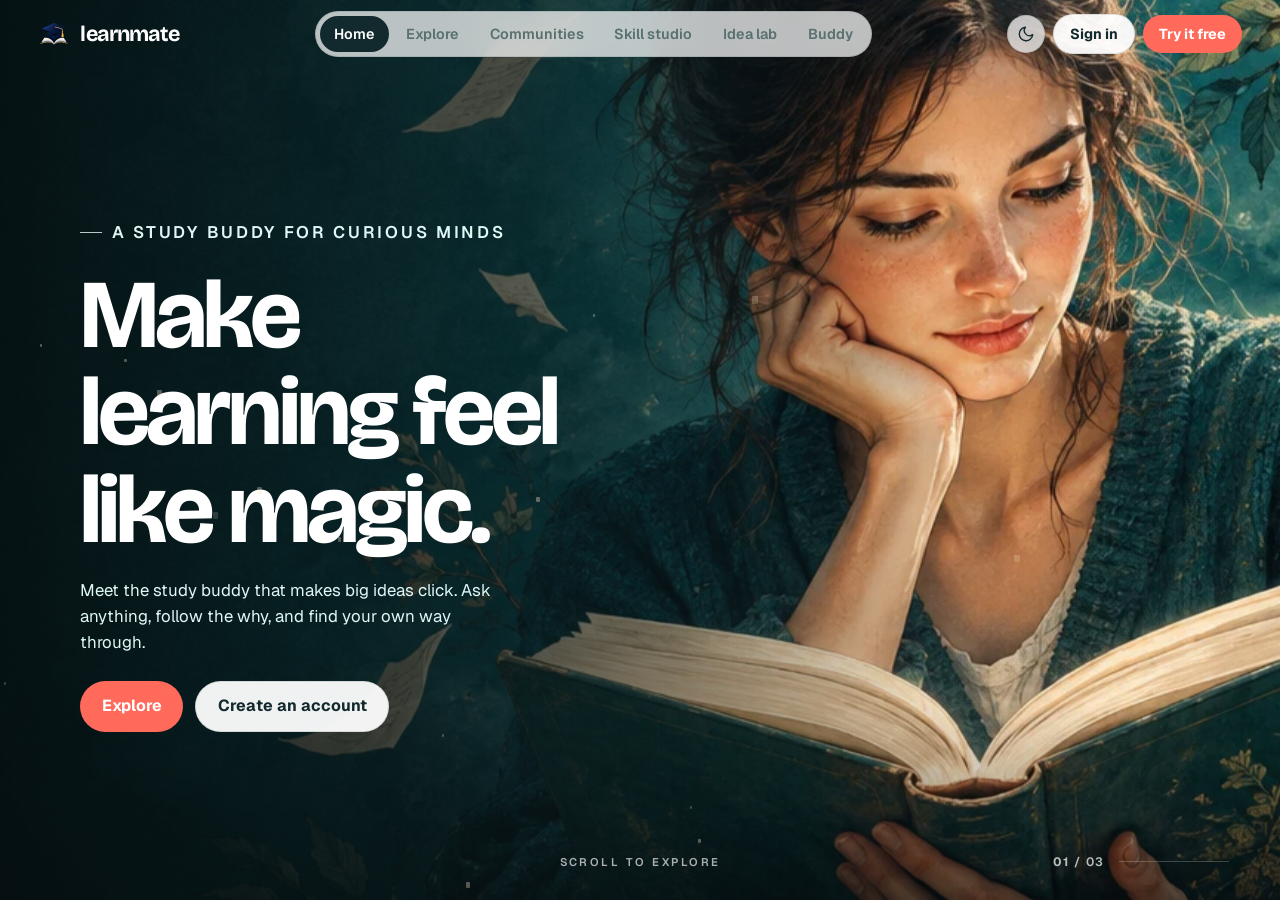
==== commit 26304928: "Sidebar Update" ====
--- a/index.html
+++ b/index.html
@@ -884,26 +884,94 @@
 #explore.enter .lead{animation:lmWipe .9s cubic-bezier(.2,.7,.2,1) both .18s}
 #explore.enter .card span{animation:lmRise .7s cubic-bezier(.2,.7,.2,1) both .55s}
 #explore.enter .card img{animation:lmFocusIn 1.15s cubic-bezier(.22,.61,.36,1) both;animation-delay:calc(var(--d,0ms) + 120ms)}
+.mob-menu-btn{display:none;align-items:center;justify-content:center;width:38px;height:38px;flex:none;border-radius:50%;border:1px solid var(--line);background:#ffffffb8;color:var(--ink);cursor:pointer;backdrop-filter:blur(14px);-webkit-backdrop-filter:blur(14px);transition:transform .15s,background .2s,color .2s}
+.mob-menu-btn:hover{transform:translateY(-1px)}
+.mob-menu-btn svg{width:19px;height:19px;fill:none;stroke:currentColor;stroke-width:2;stroke-linecap:round;stroke-linejoin:round}
+[data-mode=dark] .mob-menu-btn{background:#132528cc;border-color:#ffffff24;color:var(--ink)}
+
+/* ── Mobile Aero Sidebar Drawer ── */
+.mob-backdrop{
+  position:fixed;inset:0;z-index:48;background:rgba(4,10,12,.38);
+  backdrop-filter:blur(4px);-webkit-backdrop-filter:blur(4px);
+  opacity:0;visibility:hidden;pointer-events:none;
+  transition:opacity .32s ease,visibility 0s .32s;
+}
+.mob-backdrop.on{opacity:1;visibility:visible;pointer-events:auto;transition:opacity .32s ease}
+.mob-drawer{
+  position:fixed;top:0;right:0;bottom:0;z-index:49;
+  width:min(310px,84vw);
+  padding:max(18px,env(safe-area-inset-top)) 20px max(24px,env(safe-area-inset-bottom));
+  display:flex;flex-direction:column;gap:14px;overflow-y:auto;
+  background:rgba(255,255,255,.76);
+  color:#12292d;
+  border-left:1px solid rgba(255,255,255,.55);
+  box-shadow:-16px 0 48px rgba(6,16,18,.22);
+  backdrop-filter:blur(26px) saturate(165%);
+  -webkit-backdrop-filter:blur(26px) saturate(165%);
+  transform:translate3d(100%,0,0);visibility:hidden;pointer-events:none;
+  transition:transform .38s cubic-bezier(.22,1,.36,1),visibility 0s .38s,background .3s ease,color .3s ease;
+}
+.mob-drawer.on{transform:translate3d(0,0,0);visibility:visible;pointer-events:auto;transition:transform .38s cubic-bezier(.22,1,.36,1),background .3s ease,color .3s ease}
+[data-mode=dark] .mob-drawer{
+  background:rgba(10,20,23,.76);
+  color:#eef6f5;
+  border-left-color:rgba(255,255,255,.14);
+  box-shadow:-16px 0 48px rgba(0,0,0,.55);
+}
+.mob-drawer-top{display:flex;align-items:center;justify-content:space-between;gap:12px}
+.mob-close{
+  display:grid;place-items:center;width:38px;height:38px;border-radius:50%;
+  border:1px solid rgba(18,41,45,.15);background:rgba(255,255,255,.45);
+  color:inherit;cursor:pointer;transition:background .2s,transform .15s;
+}
+.mob-close:hover{background:rgba(255,255,255,.75);transform:scale(1.04)}
+.mob-close svg{width:18px;height:18px;fill:none;stroke:currentColor;stroke-width:2;stroke-linecap:round}
+[data-mode=dark] .mob-close{border-color:rgba(255,255,255,.18);background:rgba(255,255,255,.08)}
+[data-mode=dark] .mob-close:hover{background:rgba(255,255,255,.16)}
+.mob-drawer .theme-toggle{
+  background:rgba(255,255,255,.5);border-color:rgba(18,41,45,.15);color:inherit;
+}
+[data-mode=dark] .mob-drawer .theme-toggle{
+  background:rgba(255,255,255,.08);border-color:rgba(255,255,255,.18);color:inherit;
+}
+.mob-try{
+  width:100%;justify-content:center;padding:.82em 1.2em;font-size:.96rem;
+  box-shadow:0 8px 20px rgba(255,106,91,.28);
+}
+.mob-tabs{display:flex;flex-direction:column;margin-top:2px}
+.mob-tabs button{
+  display:flex;align-items:center;justify-content:space-between;width:100%;
+  border:0;background:transparent;color:inherit;text-align:left;cursor:pointer;
+  padding:15px 8px;font:600 1.05rem/1.2 var(--fh);letter-spacing:-.02em;
+  border-bottom:1px solid rgba(18,41,45,.12);
+  transition:color .2s,padding-left .2s,background .2s;
+}
+[data-mode=dark] .mob-tabs button{border-bottom-color:rgba(255,255,255,.12)}
+.mob-tabs button:last-child{border-bottom:0}
+.mob-tabs button:hover{padding-left:14px}
+.mob-tabs button[aria-current=true]{color:var(--coral);font-weight:700}
+.mob-tabs button:after{content:"\203A";font-size:1.2rem;opacity:.45;transition:transform .2s,opacity .2s}
+.mob-tabs button[aria-current=true]:after{opacity:1;transform:translateX(2px)}
+
 @media(max-width:900px){
   .top{height:60px;padding:0 14px;gap:8px}
   .brand{font-size:1.15rem;gap:7px}
   .brand-mark{width:26px;height:26px}
-  .acct{gap:6px}
-  .acct .btn.sm{padding:.44em .82em;font-size:.8rem}
-  .theme-toggle{width:34px;height:34px}
-  nav{position:fixed;inset:auto 10px max(10px,env(safe-area-inset-bottom));z-index:20;justify-content:flex-start;gap:4px;padding:4px;overflow-x:auto;-webkit-overflow-scrolling:touch;scrollbar-width:none;background:#fffffff2;box-shadow:0 10px 28px rgba(0,0,0,.2)}
-  nav::-webkit-scrollbar{display:none}
-  nav button{flex:0 0 auto;padding:.52em .82em;font-size:.82rem;white-space:nowrap}
-  .win{padding:76px 16px calc(94px + env(safe-area-inset-bottom))}
-  #explore,#skills{padding:76px 16px calc(98px + env(safe-area-inset-bottom))}
+  .top nav{display:none}
+  .acct{gap:8px}
+  .acct .theme-toggle,#su{display:none}
+  .acct .btn.sm{padding:.44em .85em;font-size:.82rem}
+  .mob-menu-btn{display:inline-flex}
+  .win{padding:76px 16px calc(28px + env(safe-area-inset-bottom))}
+  #explore,#skills{padding:76px 16px calc(36px + env(safe-area-inset-bottom))}
   .two{grid-template-columns:1fr}.pic{display:none}
   .win h2{font-size:clamp(30px,8vw,46px)}
   #explore .cards{grid-template-columns:1fr;gap:12px;margin-bottom:24px}
   #explore .card{height:132px}
   #explore .card span{padding:18px 16px 14px;font-size:1.15rem;background:linear-gradient(180deg,transparent 0%,rgba(3,7,14,.78) 45%,rgba(2,5,10,.96) 100%)}
   .skills-console{padding:22px 18px;border-radius:22px}
-  #buddy .chat{height:min(42dvh,320px)}
-  .copy{align-items:flex-end;padding:72px 20px calc(114px + env(safe-area-inset-bottom))}
+  #buddy .chat{height:min(46dvh,340px)}
+  .copy{align-items:flex-end;padding:72px 20px calc(74px + env(safe-area-inset-bottom))}
   .copy h1,.copy h2{font-size:clamp(32px,9vw,48px);max-width:11ch;margin-bottom:10px}
   .copy p{font-size:.94rem;margin-bottom:18px}
   .eyebrow{margin-bottom:10px;font-size:.7rem}
@@ -911,9 +979,9 @@
   .slide[data-slide="0"] .shot{object-position:70% 22%}
   .slide[data-slide="1"] .shot{object-position:63% 28%}
   .slide[data-slide="2"] .shot{object-position:50% 34%}
-  .tale-ui{right:18px;bottom:calc(74px + env(safe-area-inset-bottom));font-size:.72rem;gap:10px}
+  .tale-ui{right:18px;bottom:max(22px,env(safe-area-inset-bottom));font-size:.72rem;gap:10px}
   .tline{width:64px}
-  .hint{left:18px;transform:none;bottom:calc(74px + env(safe-area-inset-bottom));font-size:.66rem;letter-spacing:.16em}
+  .hint{left:18px;transform:none;bottom:max(22px,env(safe-area-inset-bottom));font-size:.66rem;letter-spacing:.16em}
 }
 @media(max-width:600px){
   .rabbit-grid{grid-template-columns:repeat(2,1fr);gap:10px}
@@ -923,11 +991,10 @@
   .row .btn,.seed .btn,.send .btn{padding:.68em 1.15em;font-size:.9rem}
 }
 @media(max-width:420px){
-  .acct .btn.line.sm{padding:.42em .7em;font-size:.76rem}
-  .acct .btn.sm{padding:.42em .72em;font-size:.76rem}
+  .acct .btn.line.sm{padding:.42em .74em;font-size:.78rem}
   .rabbit-grid{grid-template-columns:1fr}
 }
-@media(max-width:900px){[data-mode=dark] nav{background:#132528f2}[data-mode=dark] #home .shade{background:linear-gradient(180deg,rgba(6,14,16,.14) 0%,rgba(6,14,16,.26) 36%,rgba(6,14,16,.8) 66%,rgba(6,14,16,.96) 100%)}}
+@media(max-width:900px){[data-mode=dark] #home .shade{background:linear-gradient(180deg,rgba(6,14,16,.14) 0%,rgba(6,14,16,.26) 36%,rgba(6,14,16,.8) 66%,rgba(6,14,16,.96) 100%)}}
 @media(prefers-reduced-motion:reduce){*{transition:none!important;animation:none!important}}
 /* between phone and wide desktop the full header needs a tighter rhythm */
 @media(max-width:1240px) and (min-width:901px){
@@ -1140,8 +1207,25 @@
   <nav aria-label="Windows">
     <button data-go="home">Home</button><button data-go="explore">Explore</button><button data-go="communities">Communities</button><button data-go="skills">Skill studio</button><button data-go="ideas">Idea lab</button><button data-go="buddy">Buddy</button>
   </nav>
-  <div class="acct"><button class="theme-toggle" data-theme-toggle type="button" aria-pressed="false" aria-label="Switch to dark mode" title="Dark mode"><svg class="ic-moon" viewBox="0 0 24 24" aria-hidden="true"><path d="M21 12.8A9 9 0 1 1 11.2 3a7 7 0 0 0 9.8 9.8Z"/></svg><svg class="ic-sun" viewBox="0 0 24 24" aria-hidden="true"><circle cx="12" cy="12" r="4"/><path d="M12 2v2M12 20v2M4.9 4.9l1.4 1.4M17.7 17.7l1.4 1.4M2 12h2M20 12h2M4.9 19.1l1.4-1.4M17.7 6.3l1.4-1.4"/></svg></button><a class="btn line sm" id="si" href="auth.html">Sign in</a><a class="btn sm" id="su" href="auth.html?mode=signup">Try it free</a></div>
+  <div class="acct"><button class="theme-toggle" data-theme-toggle type="button" aria-pressed="false" aria-label="Switch to dark mode" title="Dark mode"><svg class="ic-moon" viewBox="0 0 24 24" aria-hidden="true"><path d="M21 12.8A9 9 0 1 1 11.2 3a7 7 0 0 0 9.8 9.8Z"/></svg><svg class="ic-sun" viewBox="0 0 24 24" aria-hidden="true"><circle cx="12" cy="12" r="4"/><path d="M12 2v2M12 20v2M4.9 4.9l1.4 1.4M17.7 17.7l1.4 1.4M2 12h2M20 12h2M4.9 19.1l1.4-1.4M17.7 6.3l1.4-1.4"/></svg></button><a class="btn line sm" id="si" href="auth.html">Sign in</a><a class="btn sm" id="su" href="auth.html?mode=signup">Try it free</a><button class="mob-menu-btn" id="mobMenuBtn" type="button" aria-label="Open menu" aria-expanded="false" aria-controls="mobDrawer"><svg viewBox="0 0 24 24" aria-hidden="true"><path d="M4 7h16M4 12h16M4 17h16"/></svg></button></div>
 </header>
+
+<div class="mob-backdrop" id="mobBackdrop" hidden></div>
+<aside class="mob-drawer" id="mobDrawer" aria-label="Mobile menu" hidden>
+  <div class="mob-drawer-top">
+    <button class="mob-close" id="mobClose" type="button" aria-label="Close menu"><svg viewBox="0 0 24 24" aria-hidden="true"><path d="M6 6l12 12M18 6L6 18"/></svg></button>
+    <button class="theme-toggle" data-theme-toggle type="button" aria-pressed="false" aria-label="Switch to dark mode" title="Dark mode"><svg class="ic-moon" viewBox="0 0 24 24" aria-hidden="true"><path d="M21 12.8A9 9 0 1 1 11.2 3a7 7 0 0 0 9.8 9.8Z"/></svg><svg class="ic-sun" viewBox="0 0 24 24" aria-hidden="true"><circle cx="12" cy="12" r="4"/><path d="M12 2v2M12 20v2M4.9 4.9l1.4 1.4M17.7 17.7l1.4 1.4M2 12h2M20 12h2M4.9 19.1l1.4-1.4M17.7 6.3l1.4-1.4"/></svg></button>
+  </div>
+  <a class="btn mob-try" id="mobTry" href="auth.html?mode=signup">Try Now</a>
+  <div class="mob-tabs" role="navigation" aria-label="Mobile Windows">
+    <button type="button" data-go="home">Home</button>
+    <button type="button" data-go="explore">Explore</button>
+    <button type="button" data-go="communities">Communities</button>
+    <button type="button" data-go="skills">Skill studio</button>
+    <button type="button" data-go="ideas">Idea lab</button>
+    <button type="button" data-go="buddy">Buddy</button>
+  </div>
+</aside>
 
 <main>
 <section class="win" id="home" aria-label="Home">
@@ -1584,7 +1668,7 @@
   void w.offsetWidth;
   w.classList.add('enter');
 }
-function show(n,push){if(!NAMES.includes(n))n='home';$$('.win').forEach(w=>w.classList.toggle('on',w.id===n));$$('nav button').forEach(b=>b.setAttribute('aria-current',b.dataset.go===n));
+function show(n,push){if(!NAMES.includes(n))n='home';$$('.win').forEach(w=>w.classList.toggle('on',w.id===n));$$('nav button,#mobDrawer [data-go]').forEach(b=>b.setAttribute('aria-current',b.dataset.go===n));
  $$('.win').forEach(w=>w.inert=w.id!==n);document.body.dataset.win=n;if(push!==false)history.replaceState(null,'','#'+n);const cur=$('#'+n);cur.scrollTop=0;
  animateWin(cur)}
 splitHero();
@@ -1721,7 +1805,34 @@
 const spark=()=>{idea=P[mode]($('#seed').value.trim()||'a curious question');$('#out').textContent=idea;$('#pin').disabled=false};$('#spark').onclick=spark;$('#seed').onkeydown=e=>{if(e.key==='Enter'){e.preventDefault();spark()}};
 $('#pin').onclick=()=>{const s=document.createElement('span');s.textContent=idea;$('#wall').prepend(s);$('#pin').disabled=true};
 $('#sendf').onsubmit=e=>{e.preventDefault();const q=$('#q').value.trim();if(!q)return;const add=(c,t)=>{const d=document.createElement('div');d.className='m '+c;d.textContent=t;$('#chat').append(d);$('#chat').scrollTop=1e9};add('u',q);$('#q').value='';setTimeout(()=>add('b',`Good one. A full answer to “${q}” would give a clear explanation, an example and a next question. This is a preview, so real answers come later.`),400)};
-try{if(JSON.parse(localStorage.getItem('lm_session')||'null')){$('#si').remove();$('#su').textContent='Open LearnMate';$('#su').href='app.html'}}catch(e){}
+try{if(JSON.parse(localStorage.getItem('lm_session')||'null')){$('#si').remove();$('#su').textContent='Open LearnMate';$('#su').href='app.html';if($('#mobTry')){$('#mobTry').textContent='Open LearnMate';$('#mobTry').href='app.html'}}}catch(e){}
+/* Mobile aero sidebar drawer */
+(() => {
+  const btn=$('#mobMenuBtn'),drawer=$('#mobDrawer'),backdrop=$('#mobBackdrop'),closeBtn=$('#mobClose');
+  if(!btn||!drawer||!backdrop) return;
+  let open=false,hideTimer=null;
+  const openMenu=()=>{
+    if(open) return;
+    open=true;
+    clearTimeout(hideTimer);
+    drawer.hidden=false;backdrop.hidden=false;
+    void drawer.offsetWidth;
+    drawer.classList.add('on');backdrop.classList.add('on');
+    btn.setAttribute('aria-expanded','true');
+  };
+  const closeMenu=()=>{
+    if(!open) return;
+    open=false;
+    drawer.classList.remove('on');backdrop.classList.remove('on');
+    btn.setAttribute('aria-expanded','false');
+    hideTimer=setTimeout(()=>{if(!open){drawer.hidden=true;backdrop.hidden=true}},380);
+  };
+  btn.addEventListener('click',()=>open?closeMenu():openMenu());
+  if(closeBtn) closeBtn.addEventListener('click',closeMenu);
+  backdrop.addEventListener('click',closeMenu);
+  drawer.addEventListener('click',e=>{if(e.target.closest('[data-go],#mobTry')) closeMenu()});
+  window.addEventListener('keydown',e=>{if(open&&e.key==='Escape') closeMenu()});
+})();
 /* Home story: real vertical scroll snap with fade-in reveal and pointer depth */
 (() => {
   const home=$('#home');
